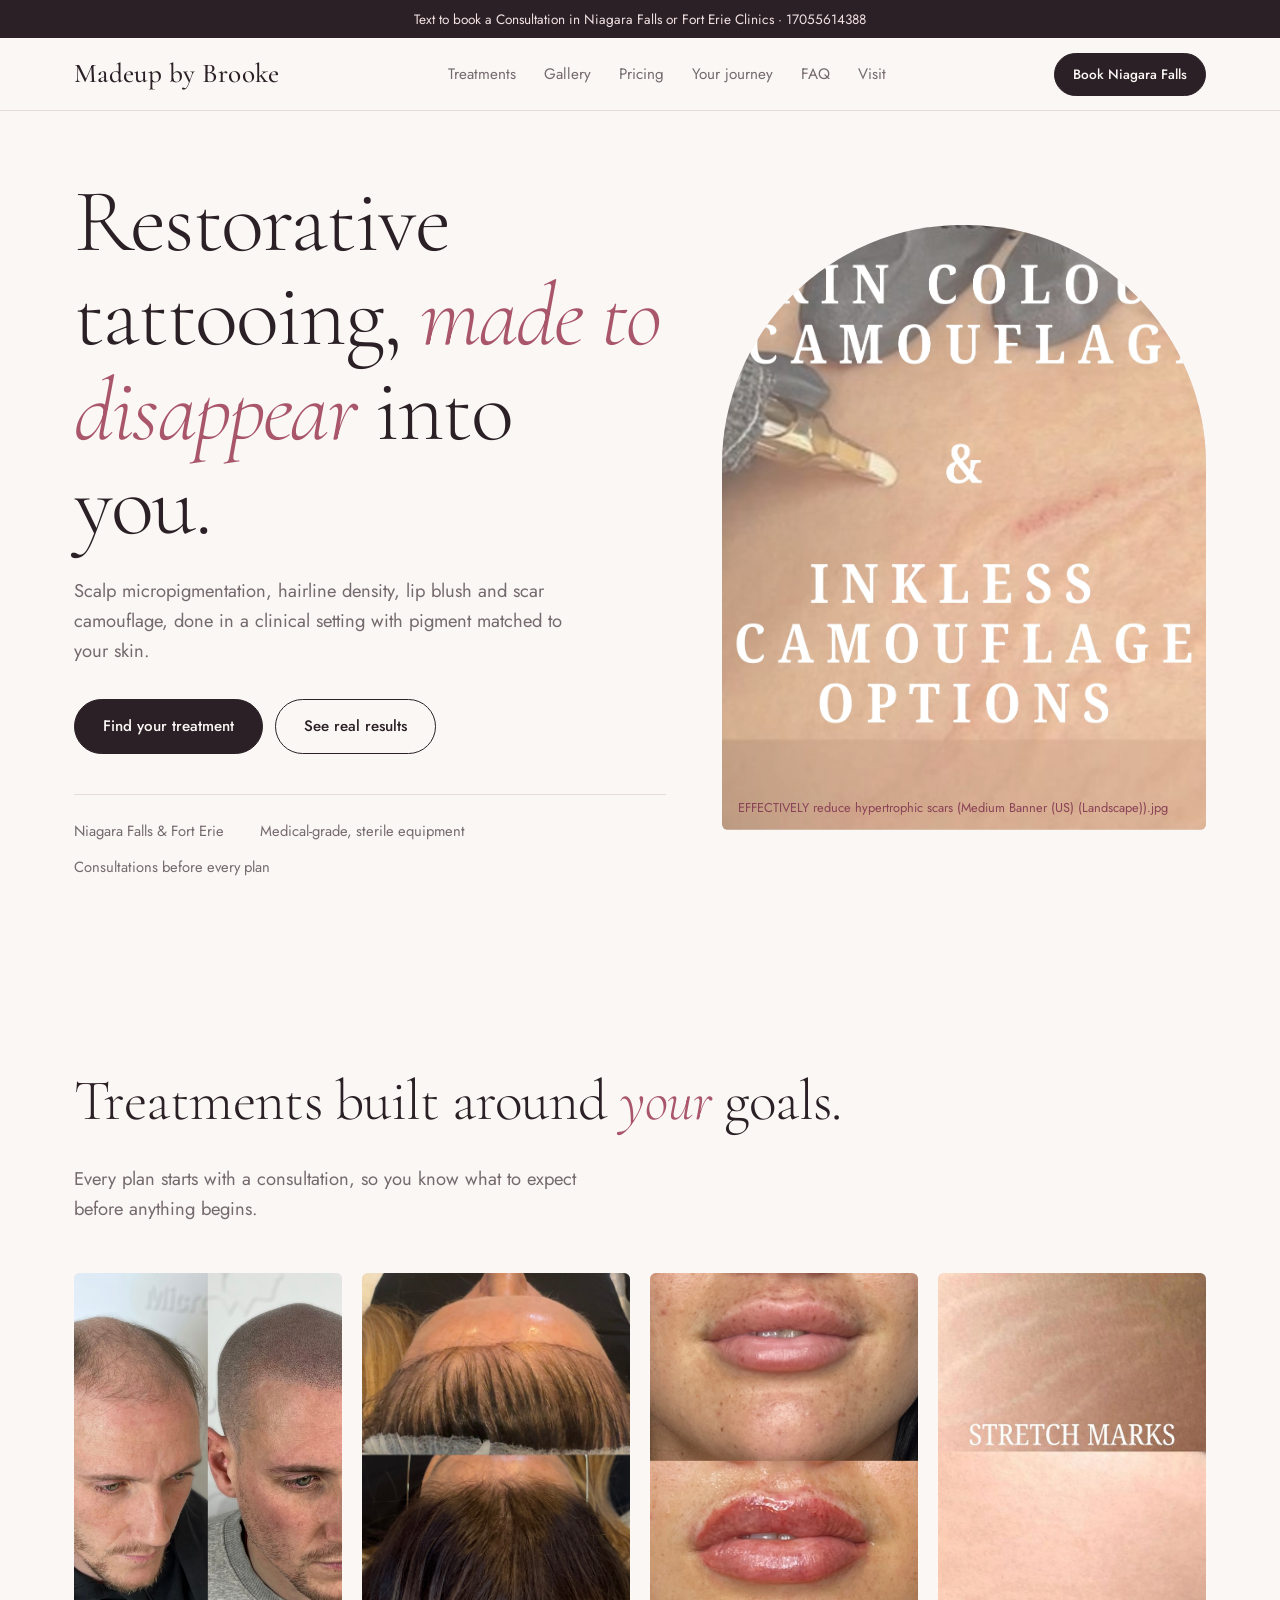
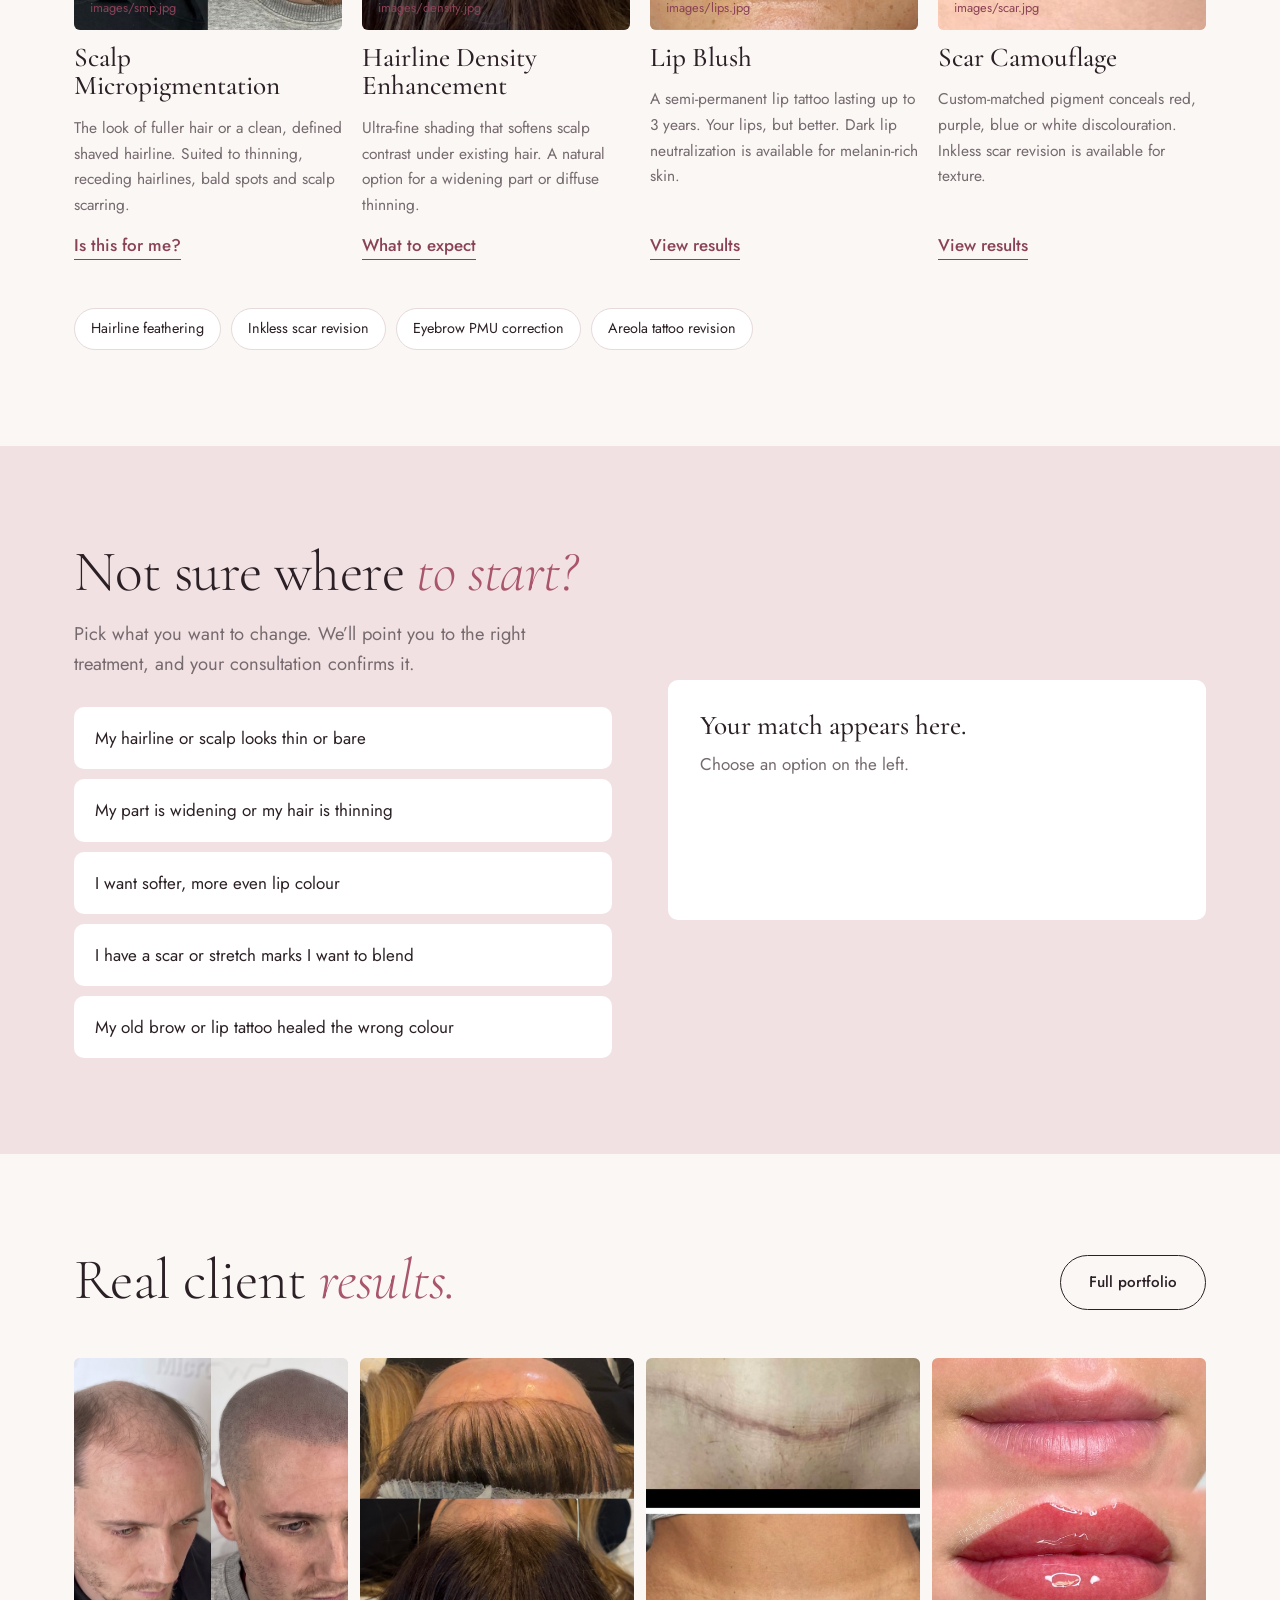
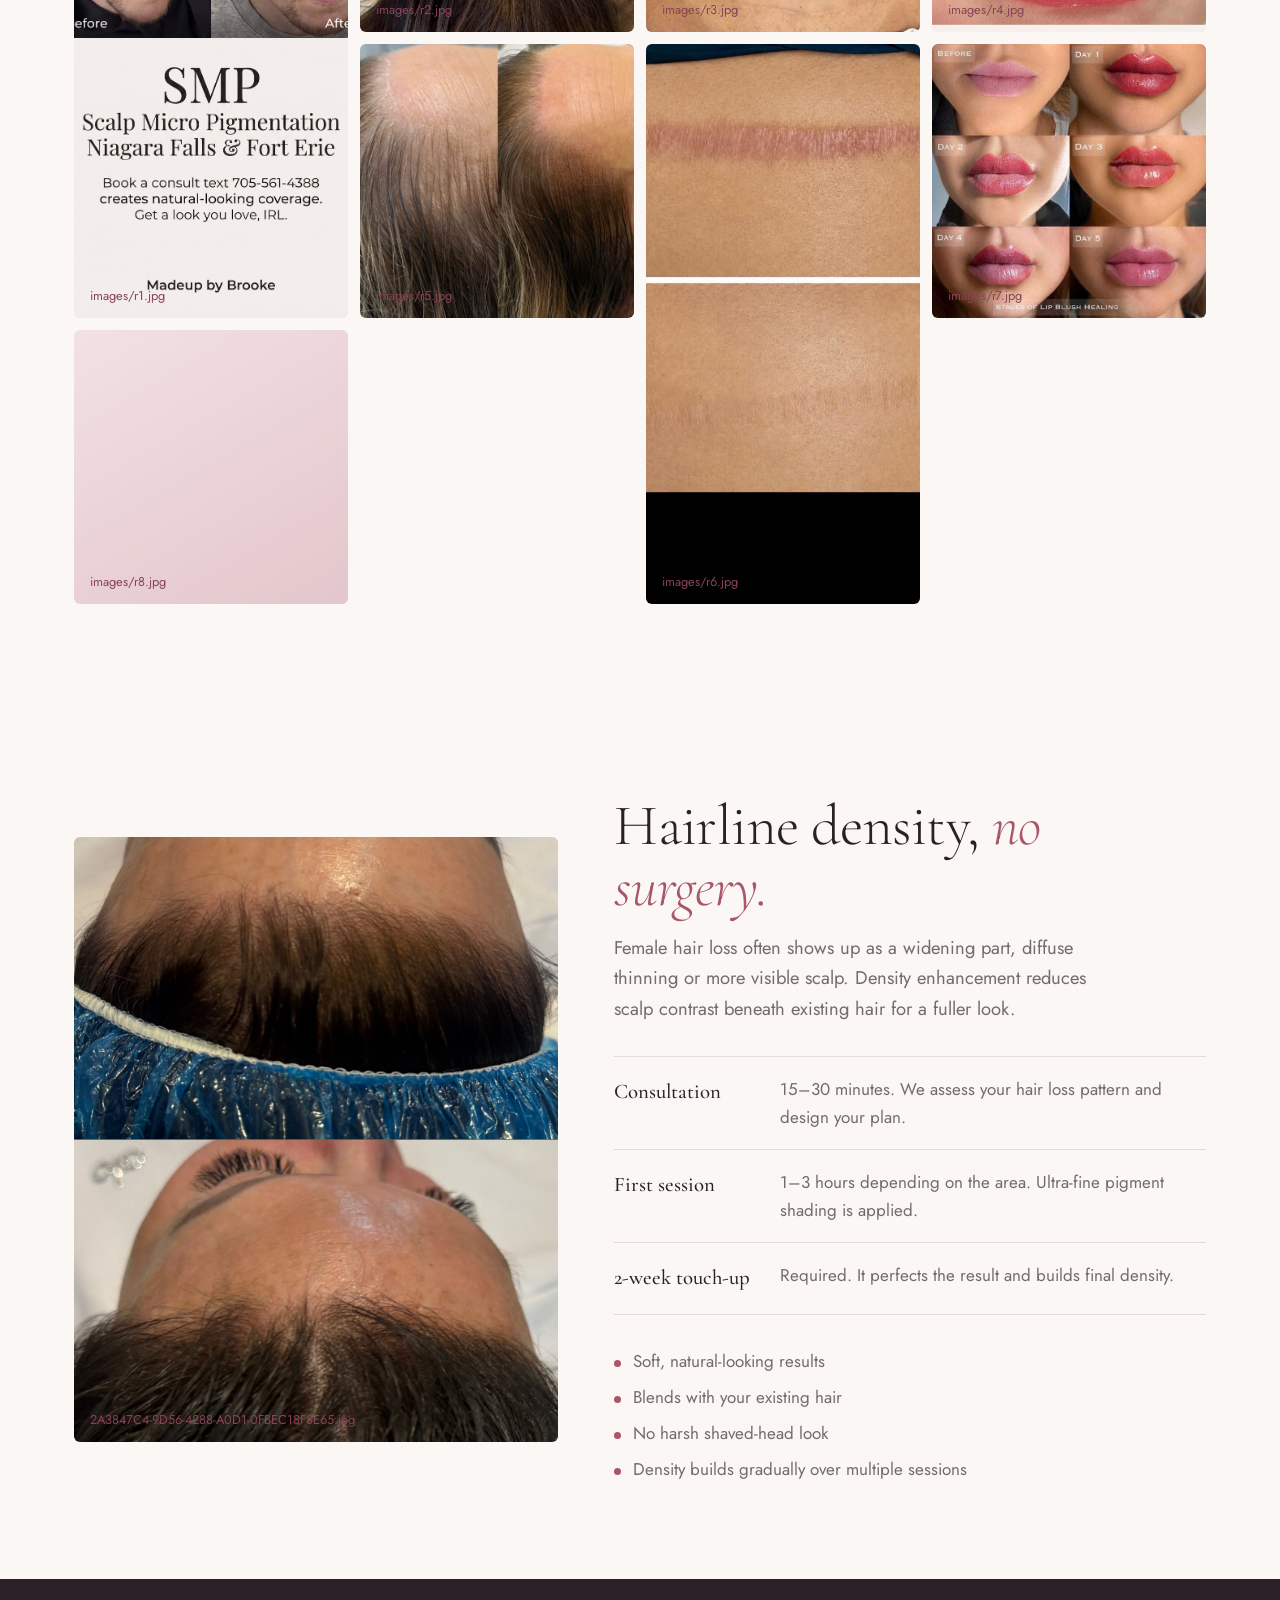
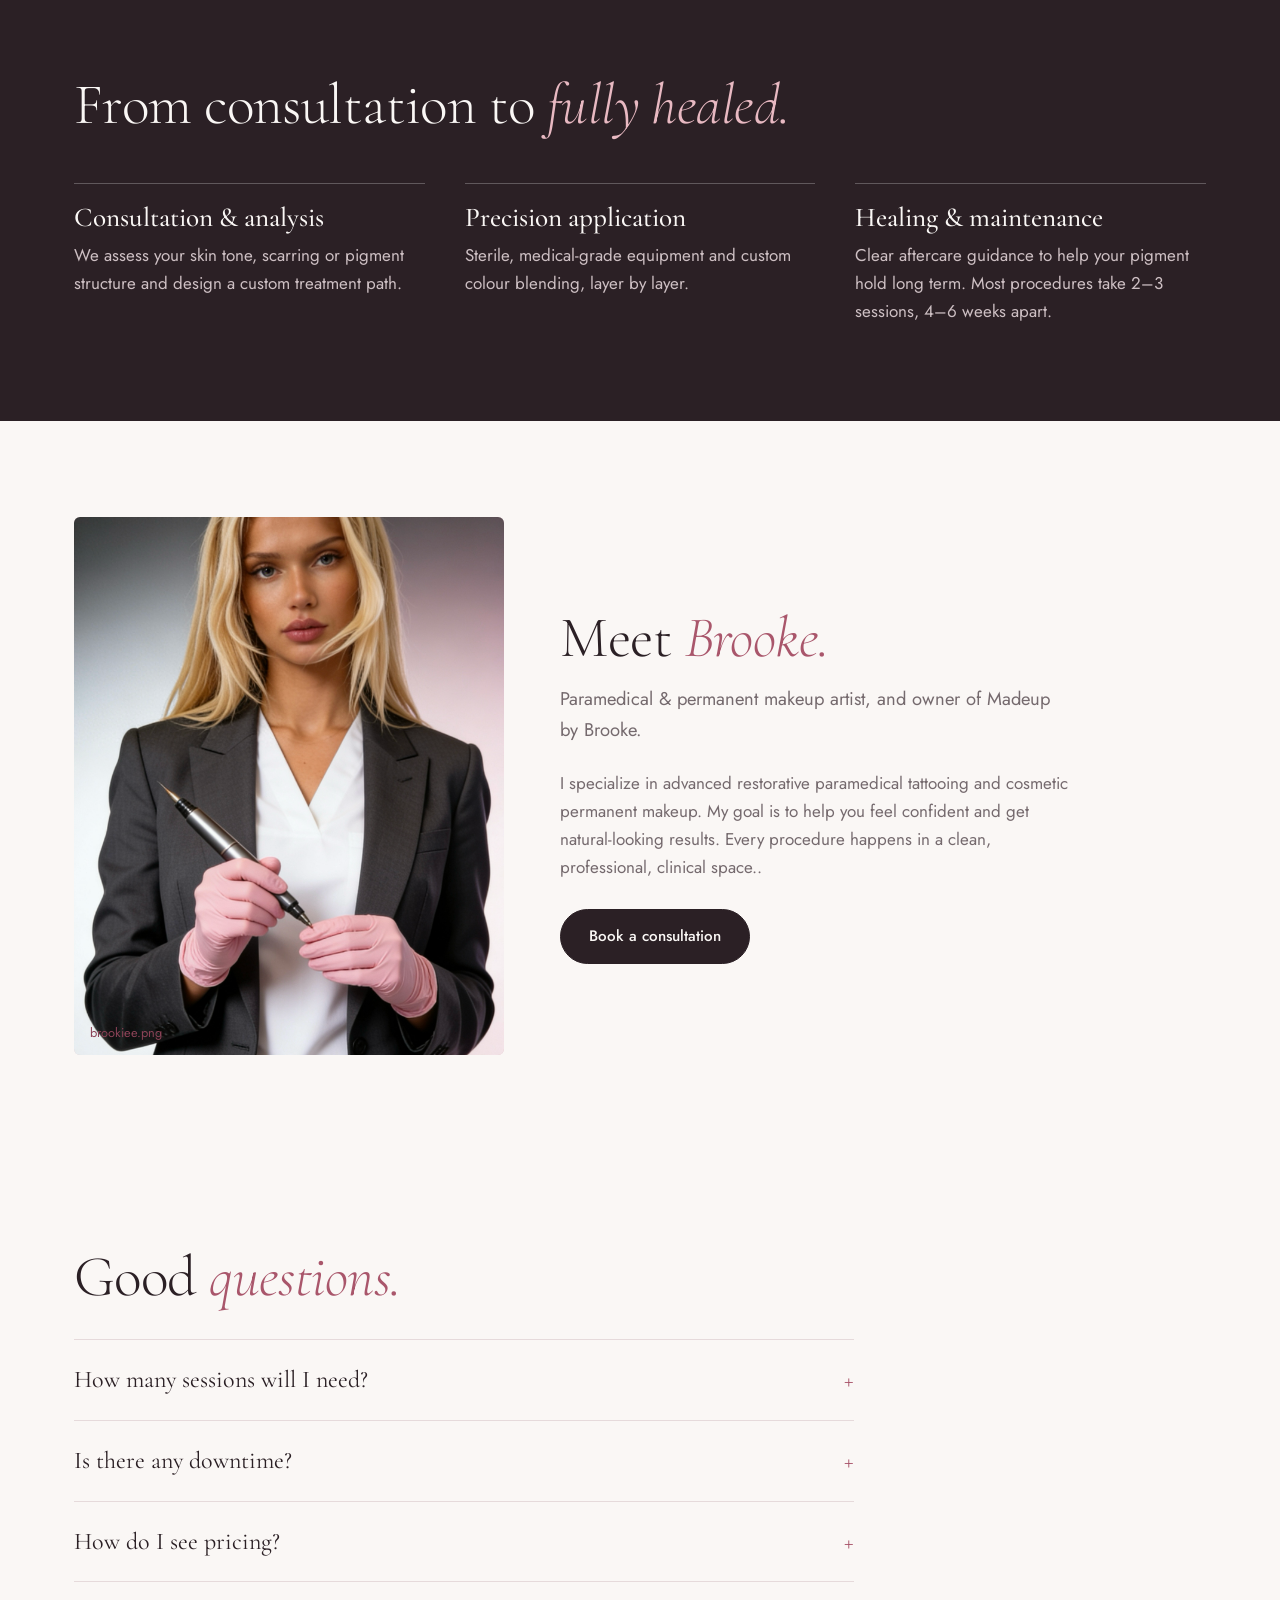
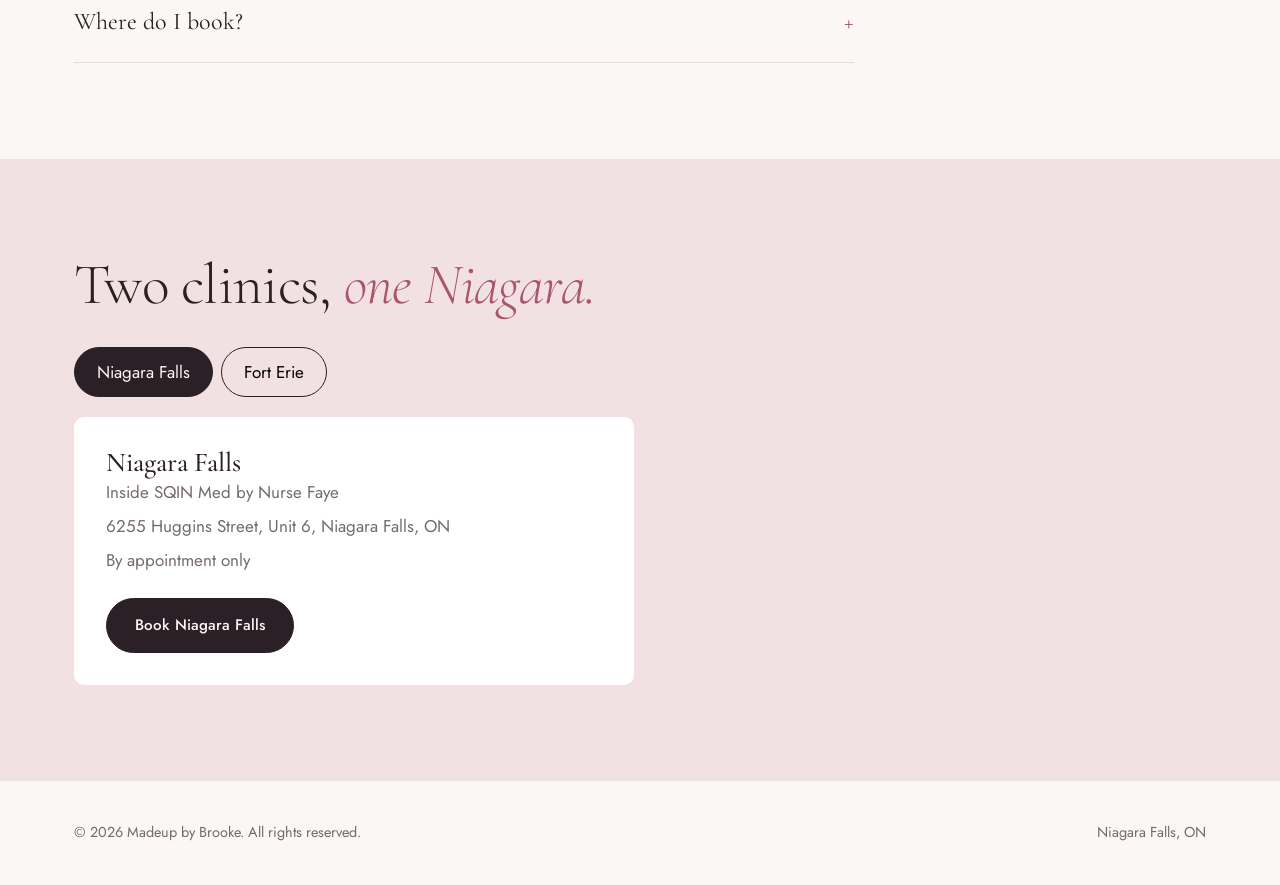
==== index.html @ 77bd3aaa "Update index.html" ====
<!DOCTYPE html>
<html lang="en-CA">
<head>
<meta charset="utf-8">
<meta name="viewport" content="width=device-width, initial-scale=1">
<title>Madeup by Brooke — Permanent Makeup & Restorative Paramedical Tattooing</title>
<meta name="description" content="Scalp micropigmentation, hairline density, lip blush and scar camouflage in Niagara Falls and Fort Erie, Ontario. By appointment, text 705-561-4388 t0 book">
<link rel="preconnect" href="https://fonts.googleapis.com">
<link rel="preconnect" href="https://fonts.gstatic.com" crossorigin>
<link href="https://fonts.googleapis.com/css2?family=Cormorant+Garamond:ital,wght@0,300;0,500;1,300;1,500&family=Jost:wght@300;400;500&display=swap" rel="stylesheet">
<style>
:root{
  --bone:#FAF7F5; --blush:#F2E1E3; --rose:#A9566B; --rose-d:#8A4256;
  --ink:#2B2025; --mute:#756A6E; --line:#E6DADB; --white:#fff;
  --serif:'Cormorant Garamond',Georgia,serif; --sans:'Jost',system-ui,sans-serif;
}
*{box-sizing:border-box;margin:0}
html{scroll-behavior:smooth;scroll-padding-top:84px}
body{font:400 17px/1.65 var(--sans);color:var(--ink);background:var(--bone)}
img{max-width:100%;display:block}
a{color:inherit}
:focus-visible{outline:2px solid var(--rose);outline-offset:3px}
.wrap{max-width:1180px;margin:0 auto;padding:0 24px}
h1,h2,h3{font-family:var(--serif);font-weight:300;line-height:1.05}
h1{font-size:clamp(3rem,7vw,5.8rem);letter-spacing:-.02em}
h2{font-size:clamp(2.2rem,4.5vw,3.6rem);letter-spacing:-.01em}
h3{font-size:1.7rem;font-weight:500}
em{font-style:italic;color:var(--rose)}
p.lede{font-size:1.15rem;color:var(--mute);max-width:46ch}
section{padding:96px 0}
.btn{display:inline-block;padding:14px 28px;border-radius:999px;border:1px solid var(--ink);background:var(--ink);color:var(--bone);text-decoration:none;font-weight:500;font-size:.95rem;cursor:pointer;font-family:inherit;transition:background .2s,color .2s}
.btn:hover{background:var(--rose);border-color:var(--rose)}
.btn.ghost{background:transparent;color:var(--ink)}
.btn.ghost:hover{background:var(--ink);color:var(--bone);border-color:var(--ink)}
.btn.sm{padding:9px 18px;font-size:.85rem}

/* announcement + nav */
.bar{background:var(--ink);color:var(--blush);text-align:center;font-size:.85rem;padding:8px 16px}
header{position:sticky;top:0;z-index:20;background:rgba(250,247,245,.92);backdrop-filter:blur(10px);border-bottom:1px solid var(--line)}
.nav{display:flex;align-items:center;justify-content:space-between;height:72px;gap:16px}
.logo{font-family:var(--serif);font-size:1.7rem;font-weight:500;text-decoration:none;letter-spacing:.01em}
.links{display:flex;gap:28px;font-size:.95rem}
.links a{text-decoration:none;color:var(--mute)}
.links a:hover{color:var(--ink)}
.navbtns{display:flex;gap:8px}
@media(max-width:960px){.links{display:none}}
@media(max-width:560px){.navbtns .ghost{display:none}.logo{font-size:1.4rem}}

/* media slots: drop a photo at the listed path and it covers the placeholder */
.media{position:relative;overflow:hidden;background:linear-gradient(150deg,var(--blush),#E3C6CB);border-radius:6px}
.media img{position:absolute;inset:0;width:100%;height:100%;object-fit:cover}
.media span{position:absolute;left:16px;bottom:12px;font-size:.8rem;color:var(--rose-d)}

/* hero */
.hero{padding:64px 0 96px}
.hero .grid{display:grid;grid-template-columns:1.1fr .9fr;gap:56px;align-items:center}
.hero h1{margin-bottom:24px}
.hero .cta{display:flex;flex-wrap:wrap;gap:12px;margin-top:32px}
.hero .media{aspect-ratio:4/5;border-radius:240px 240px 6px 6px}
.facts{display:flex;flex-wrap:wrap;gap:12px 36px;margin-top:40px;padding-top:24px;border-top:1px solid var(--line);font-size:.92rem;color:var(--mute)}
@media(max-width:860px){.hero .grid{grid-template-columns:1fr}.hero .media{order:-1;aspect-ratio:1/1;border-radius:200px 200px 6px 6px}}

/* services */
.head{display:flex;justify-content:space-between;align-items:end;gap:32px;flex-wrap:wrap;margin-bottom:48px}
.cards{display:grid;grid-template-columns:repeat(4,1fr);gap:20px}
.card{display:flex;flex-direction:column;gap:14px}
.card .media{aspect-ratio:3/4}
.card p{color:var(--mute);font-size:.97rem}
.card a.more{margin-top:auto;font-weight:500;color:var(--rose-d);text-decoration:none;border-bottom:1px solid currentColor;align-self:start}
@media(max-width:960px){.cards{grid-template-columns:repeat(2,1fr)}}
@media(max-width:520px){.cards{grid-template-columns:1fr}}
.more-list{margin-top:48px;display:flex;flex-wrap:wrap;gap:10px}
.chip{padding:8px 16px;border:1px solid var(--line);border-radius:999px;background:var(--white);font-size:.9rem}

/* finder */
.finder{background:var(--blush)}
.finder .box{display:grid;grid-template-columns:1fr 1fr;gap:56px;align-items:center}
.opts{display:grid;gap:10px}
.opt{text-align:left;padding:16px 20px;border-radius:10px;border:1px solid transparent;background:var(--white);font:inherit;cursor:pointer;color:var(--ink);transition:border-color .2s}
.opt:hover,.opt[aria-pressed=true]{border-color:var(--rose)}
.result{background:var(--white);border-radius:10px;padding:32px;min-height:240px}
.result h3{margin-bottom:10px}
.result p{color:var(--mute);margin-bottom:20px}
.result .cta{display:flex;gap:10px;flex-wrap:wrap}
@media(max-width:860px){.finder .box{grid-template-columns:1fr}}

/* results */
.gallery{display:grid;grid-template-columns:repeat(4,1fr);gap:12px}
.gallery .media{aspect-ratio:1/1}
.gallery .media:nth-child(1),.gallery .media:nth-child(6){grid-row:span 2;aspect-ratio:auto}
@media(max-width:720px){.gallery{grid-template-columns:repeat(2,1fr)}}

/* density */
.density .grid{display:grid;grid-template-columns:.9fr 1.1fr;gap:56px;align-items:center}
.density .media{aspect-ratio:4/5}
.steps{margin:32px 0;display:grid;gap:0}
.steps div{display:grid;grid-template-columns:150px 1fr;gap:16px;padding:18px 0;border-top:1px solid var(--line)}
.steps div:last-child{border-bottom:1px solid var(--line)}
.steps b{font-family:var(--serif);font-size:1.3rem;font-weight:500}
.steps span{color:var(--mute)}
ul.tick{list-style:none;padding:0;display:grid;gap:8px;color:var(--mute)}
ul.tick li::before{content:"";display:inline-block;width:7px;height:7px;border-radius:50%;background:var(--rose);margin-right:12px}
@media(max-width:860px){.density .grid{grid-template-columns:1fr}.steps div{grid-template-columns:1fr;gap:2px}}

/* journey */
.journey{background:var(--ink);color:var(--bone)}
.journey h2 em{color:#E8B9C2}
.jgrid{display:grid;grid-template-columns:repeat(3,1fr);gap:40px;margin-top:48px}
.jgrid div{border-top:1px solid rgba(255,255,255,.25);padding-top:20px}
.jgrid p{color:#CDBFC3;margin-top:8px}
@media(max-width:760px){.jgrid{grid-template-columns:1fr}}

/* about + faq + visit */
.about .grid{display:grid;grid-template-columns:.8fr 1.2fr;gap:56px;align-items:center}
.about .media{aspect-ratio:4/5}
@media(max-width:860px){.about .grid{grid-template-columns:1fr}}
.faq{max-width:780px}
details{border-top:1px solid var(--line);padding:20px 0}
details:last-of-type{border-bottom:1px solid var(--line)}
summary{cursor:pointer;font-family:var(--serif);font-size:1.5rem;list-style:none;display:flex;justify-content:space-between;gap:16px}
summary::after{content:"+";color:var(--rose);transition:transform .25s}
details[open] summary::after{transform:rotate(45deg)}
details p{color:var(--mute);margin-top:12px;max-width:60ch}
.visit{background:var(--blush)}
.tabs{display:flex;gap:8px;margin:32px 0 20px}
.tab{padding:10px 22px;border-radius:999px;border:1px solid var(--ink);background:transparent;font:inherit;cursor:pointer}
.tab[aria-selected=true]{background:var(--ink);color:var(--bone)}
.panel{background:var(--white);border-radius:10px;padding:32px;max-width:560px}
.panel p{margin-bottom:6px;color:var(--mute)}
.panel .btn{margin-top:18px}
[hidden]{display:none!important}
footer{padding:40px 0;font-size:.9rem;color:var(--mute)}
footer .wrap{display:flex;justify-content:space-between;flex-wrap:wrap;gap:12px}
@media(prefers-reduced-motion:reduce){*{transition:none!important;scroll-behavior:auto!important}}
</style>
</head>
<body>
<div class="bar">Text to book a Consultation in Niagara Falls or Fort Erie Clinics &middot; 17055614388</div>
<header><div class="wrap nav">
  <a class="logo" href="#top">Madeup by Brooke</a>
  <nav class="links" aria-label="Main">
    <a href="#services">Treatments</a><a href="gallery.html">Gallery</a><a href="pricing.html">Pricing</a>
    <a href="#journey">Your journey</a><a href="#faq">FAQ</a><a href="#visit">Visit</a>
  </nav>
  <div class="navbtns">
    <a class="btn sm" data-book="https://permanentmakeupparamedicaltattooclinic.setmore.com" href="Book now">Book Niagara Falls</a>
  </div>
  </style>    <!-- Setmore Anywhere Book Now script (Niagara Falls booking button) -->    <script id="https://permanentmakeupparamedicaltattooclinic.setmore.com/t" src="https://permanentmakeupparamedicaltattooclinic.setmore.com"></script></head><body>
</div></header>

<main id="top">
<section class="hero"><div class="wrap grid">
  <div>
    <h1>Restorative tattooing, <em>made to disappear</em> into you.</h1>
    <p class="lede">Scalp micropigmentation, hairline density, lip blush and scar camouflage, done in a clinical setting with pigment matched to your skin.</p>
    <div class="cta"><a class="btn" href="#finder">Find your treatment</a><a class="btn ghost" href="gallery.html">See real results</a></div>
    <div class="facts"><span>Niagara Falls &amp; Fort Erie</span><span>Medical-grade, sterile equipment</span><span>Consultations before every plan</span></div>
  </div>
  <div class="media"><img src="EFFECTIVELY reduce hypertrophic scars (Medium Banner (US) (Landscape)).jpg" alt="Brooke, permanent makeup and paramedical tattoo artist" onerror="this.remove()"><span>EFFECTIVELY reduce hypertrophic scars (Medium Banner (US) (Landscape)).jpg</span></div>
</div></section>

<section id="services"><div class="wrap">
  <div class="head"><h2>Treatments built around <em>your</em> goals.</h2><p class="lede">Every plan starts with a consultation, so you know what to expect before anything begins.</p></div>
  <div class="cards">
    <article class="card"><div class="media"><img src="SMP.jpg" alt="Scalp micropigmentation result" onerror="this.remove()"><span>images/smp.jpg</span></div><h3>Scalp Micropigmentation</h3><p>The look of fuller hair or a clean, defined shaved hairline. Suited to thinning, receding hairlines, bald spots and scalp scarring.</p><a class="more" href="#finder">Is this for me?</a></article>
    <article class="card"><div class="media"><img src="hair microfeathering.jpg" alt="Hairline density before and after" onerror="this.remove()"><span>images/density.jpg</span></div><h3>Hairline Density Enhancement</h3><p>Ultra-fine shading that softens scalp contrast under existing hair. A natural option for a widening part or diffuse thinning.</p><a class="more" href="#hairline-density">What to expect</a></article>
    <article class="card"><div class="media"><img src="Lip blushing - 70 of 529.jpeg" alt="Lip blush result" onerror="this.remove()"><span>images/lips.jpg</span></div><h3>Lip Blush</h3><p>A semi-permanent lip tattoo lasting up to 3 years. Your lips, but better. Dark lip neutralization is available for melanin-rich skin.</p><a class="more" href="gallery.html">View results</a></article>
    <article class="card"><div class="media"><img src="STRETCH MARKS.jpeg" alt="Scar camouflage result" onerror="this.remove()"><span>images/scar.jpg</span></div><h3>Scar Camouflage</h3><p>Custom-matched pigment conceals red, purple, blue or white discolouration. Inkless scar revision is available for texture.</p><a class="more" href="gallery.html">View results</a></article>
  </div>
  <div class="more-list" aria-label="More treatments"><span class="chip">Hairline feathering</span><span class="chip">Inkless scar revision</span><span class="chip">Eyebrow PMU correction</span><span class="chip">Areola tattoo revision</span></div>
</div></section>

<section class="finder" id="finder"><div class="wrap box">
  <div>
    <h2>Not sure where <em>to start?</em></h2>
    <p class="lede" style="margin:16px 0 28px">Pick what you want to change. We&rsquo;ll point you to the right treatment, and your consultation confirms it.</p>
    <div class="opts" role="group" aria-label="What would you like to change?">
      <button class="opt" data-k="smp" aria-pressed="false">My hairline or scalp looks thin or bare</button>
      <button class="opt" data-k="den" aria-pressed="false">My part is widening or my hair is thinning</button>
      <button class="opt" data-k="lip" aria-pressed="false">I want softer, more even lip colour</button>
      <button class="opt" data-k="scar" aria-pressed="false">I have a scar or stretch marks I want to blend</button>
      <button class="opt" data-k="fix" aria-pressed="false">My old brow or lip tattoo healed the wrong colour</button>
    </div>
  </div>
  <div class="result" id="result" aria-live="polite"><h3>Your match appears here.</h3><p>Choose an option on the left.</p></div>
</div></section>

<section><div class="wrap">
  <div class="head"><h2>Real client <em>results.</em></h2><a class="btn ghost" href="gallery.html">Full portfolio</a></div>
  <div class="gallery">
    <div class="media"><img src="smp2.jpg" alt="SMP result" onerror="this.remove()"><span>images/r1.jpg</span></div>
    <div class="media"><img src="hair microfeathering.jpg" alt="Hairline density result" onerror="this.remove()"><span>images/r2.jpg</span></div>
    <div class="media"><img src="tummytucksar.png" alt="Scar camouflage result" onerror="this.remove()"><span>images/r3.jpg</span></div>
    <div class="media"><img src="lip blushh.png" alt="Lip blush result" onerror="this.remove()"><span>images/r4.jpg</span></div>
    <div class="media"><img src="womensmp1.jpg" alt="Hairline feathering result" onerror="this.remove()"><span>images/r5.jpg</span></div>
    <div class="media"><img src="scar canmouflage.jpeg" alt="Scar healed after one session" onerror="this.remove()"><span>images/r6.jpg</span></div>
    <div class="media"><img src="10a2d7fe95a4999b564e51b74c3e6495.jpg" alt="Lip blush before and after" onerror="this.remove()"><span>images/r7.jpg</span></div>
    <div class="media"><img src="womenshairline.jpg alt="SMP one month after first treatment" onerror="this.remove()"><span>images/r8.jpg</span></div>
  </div>
</div></section>

<section class="density" id="hairline-density"><div class="wrap grid">
  <div class="media"><img src="2A3847C4-9D56-4288-A0D1-0FBEC18F8E65.jpg" alt="Hairline density enhancement" onerror="this.remove()"><span>2A3847C4-9D56-4288-A0D1-0FBEC18F8E65.jpg</span></div>
  <div>
    <h2>Hairline density, <em>no surgery.</em></h2>
    <p class="lede" style="margin-top:16px">Female hair loss often shows up as a widening part, diffuse thinning or more visible scalp. Density enhancement reduces scalp contrast beneath existing hair for a fuller look.</p>
    <div class="steps">
      <div><b>Consultation</b><span>15&ndash;30 minutes. We assess your hair loss pattern and design your plan.</span></div>
      <div><b>First session</b><span>1&ndash;3 hours depending on the area. Ultra-fine pigment shading is applied.</span></div>
      <div><b>2-week touch-up</b><span>Required. It perfects the result and builds final density.</span></div>
    </div>
    <ul class="tick"><li>Soft, natural-looking results</li><li>Blends with your existing hair</li><li>No harsh shaved-head look</li><li>Density builds gradually over multiple sessions</li></ul>
  </div>
</div></section>

<section class="journey" id="journey"><div class="wrap">
  <h2>From consultation to <em>fully healed.</em></h2>
  <div class="jgrid">
    <div><h3>Consultation &amp; analysis</h3><p>We assess your skin tone, scarring or pigment structure and design a custom treatment path.</p></div>
    <div><h3>Precision application</h3><p>Sterile, medical-grade equipment and custom colour blending, layer by layer.</p></div>
    <div><h3>Healing &amp; maintenance</h3><p>Clear aftercare guidance to help your pigment hold long term. Most procedures take 2&ndash;3 sessions, 4&ndash;6 weeks apart.</p></div>
  </div>
</div></section>

<section class="about" id="about"><div class="wrap grid">
  <div class="media"><img src="brookiee.png" alt="Brooke, owner of Madeup by Brooke" onerror="this.remove()"><span>brookiee.png</span></div>
  <div>
    <h2>Meet <em>Brooke.</em></h2>
    <p class="lede" style="margin:16px 0 24px">Paramedical &amp; permanent makeup artist, and owner of Madeup by Brooke.</p>
    <p style="color:var(--mute);max-width:52ch">I specialize in advanced restorative paramedical tattooing and cosmetic permanent makeup. My goal is to help you feel confident and get natural-looking results. Every procedure happens in a clean, professional, clinical space..</p>
    <p style="margin-top:28px"><a class="btn" href="#visit">Book a consultation</a></p>
  </div>
</div></section>

<section id="faq"><div class="wrap">
  <h2 style="margin-bottom:32px">Good <em>questions.</em></h2>
  <div class="faq">
    <details><summary>How many sessions will I need?</summary><p>Most paramedical and PMU procedures take 1 to 3 sessions, spaced 4&ndash;6 weeks apart, for the best depth and longevity.</p></details>
    <details><summary>Is there any downtime?</summary><p>Downtime is minimal. Mild redness or swelling can last 24&ndash;48 hours, and you&rsquo;ll get full aftercare instructions.</p></details>
    <details><summary>How do I see pricing?</summary><p>Package rates and single-session options for every treatment are on the <a href="pricing.html">pricing page</a>.</p></details>
    <details><summary>Where do I book?</summary><p>Choose your location below. Both are by appointment only.</p></details>
  </div>
</div></section>

<section class="visit" id="visit"><div class="wrap">
  <h2>Two clinics, <em>one Niagara.</em></h2>
  <div class="tabs" role="tablist">
    <button class="tab" role="tab" id="t-nf" aria-selected="true" aria-controls="p-nf">Niagara Falls</button>
    <button class="tab" role="tab" id="t-ff" aria-selected="false" aria-controls="p-ff">Fort Erie</button>
  </div>
  <div class="panel" id="p-nf" role="tabpanel" aria-labelledby="t-nf">
    <h3>Niagara Falls</h3><p>Inside SQIN Med by Nurse Faye</p><p>6255 Huggins Street, Unit 6, Niagara Falls, ON</p><p>By appointment only</p>
    <a class="btn" data-book="nf" href="#visit">Book Niagara Falls</a>
  </div>
  <div class="panel" id="p-ff" role="tabpanel" aria-labelledby="t-ff" hidden>
    <h3>Fort Erie</h3><p>Fort Erie, ON</p><p> 3700 Hershey Street Ridgeway, ONBy appointment only</p>
    <a class="btn" data-book="ff" href="#visit">Book Fort Erie</a>
  </div>
</div></section>
</main>

<footer><div class="wrap"><span>&copy; 2026 Madeup by Brooke. All rights reserved.</span><span>Niagara Falls, ON</span></div></footer>

<script>
// Booking links: replace the Niagara Falls URL with your Setmore link.
const BOOK = {
  nf: "https://madeupbybrooke.setmore.com/",  // TODO: confirm your Setmore URL
  ff: "https://app.squareup.com/appointments/buyer/widget/ycoqohriackgbk/L7JKP1118RJ9C"
};
document.querySelectorAll("[data-book]").forEach(a=>{a.href=BOOK[a.dataset.book];a.target="_blank";a.rel="noopener"});

// Treatment finder
const MATCH = {
  smp:{t:"Scalp Micropigmentation",d:"Micro-impressions placed in the scalp create the look of denser hair or a crisp shaved hairline. It also works over scalp scarring."},
  den:{t:"Hairline Density Enhancement",d:"Ultra-fine pigment shading reduces scalp contrast under your existing hair. It starts with a 15\u201330 minute consultation and a required 2-week touch-up."},
  lip:{t:"Lip Blush",d:"A semi-permanent lip tattoo that lasts up to 3 years. Dark lip neutralization is available for melanin-rich skin."},
  scar:{t:"Scar Camouflage or Inkless Scar Revision",d:"Skin-matched pigment conceals discolouration. For raised or uneven scars and stretch marks, inkless revision works on texture."},
  fix:{t:"Eyebrow PMU Correction",d:"Neutralizing pigments are lightly packed over faded orange or blue tattoo pigment to diffuse the discolouration."}
};
const res=document.getElementById("result");
document.querySelectorAll(".opt").forEach(b=>b.addEventListener("click",()=>{
  document.querySelectorAll(".opt").forEach(o=>o.setAttribute("aria-pressed",o===b));
  const m=MATCH[b.dataset.k];
  res.innerHTML=`<h3>${m.t}</h3><p>${m.d}</p><div class="cta"><a class="btn" href="${BOOK.nf}" target="https://permanentmakeupparamedicaltattooclinic.setmore.com/" rel="https://permanentmakeupparamedicaltattooclinic.setmore.com/">Book Niagara Falls</a><a class="btn ghost" href="${BOOK.ff}" target="_blank" rel="noopener">Book Fort Erie</a></div>`;
}));

// Location tabs
document.querySelectorAll(".tab").forEach(t=>t.addEventListener("click",()=>{
  document.querySelectorAll(".tab").forEach(x=>{const on=x===t;x.setAttribute("aria-selected",on);document.getElementById(x.getAttribute("aria-controls")).hidden=!on});
}));
</script>
</body>
</html>
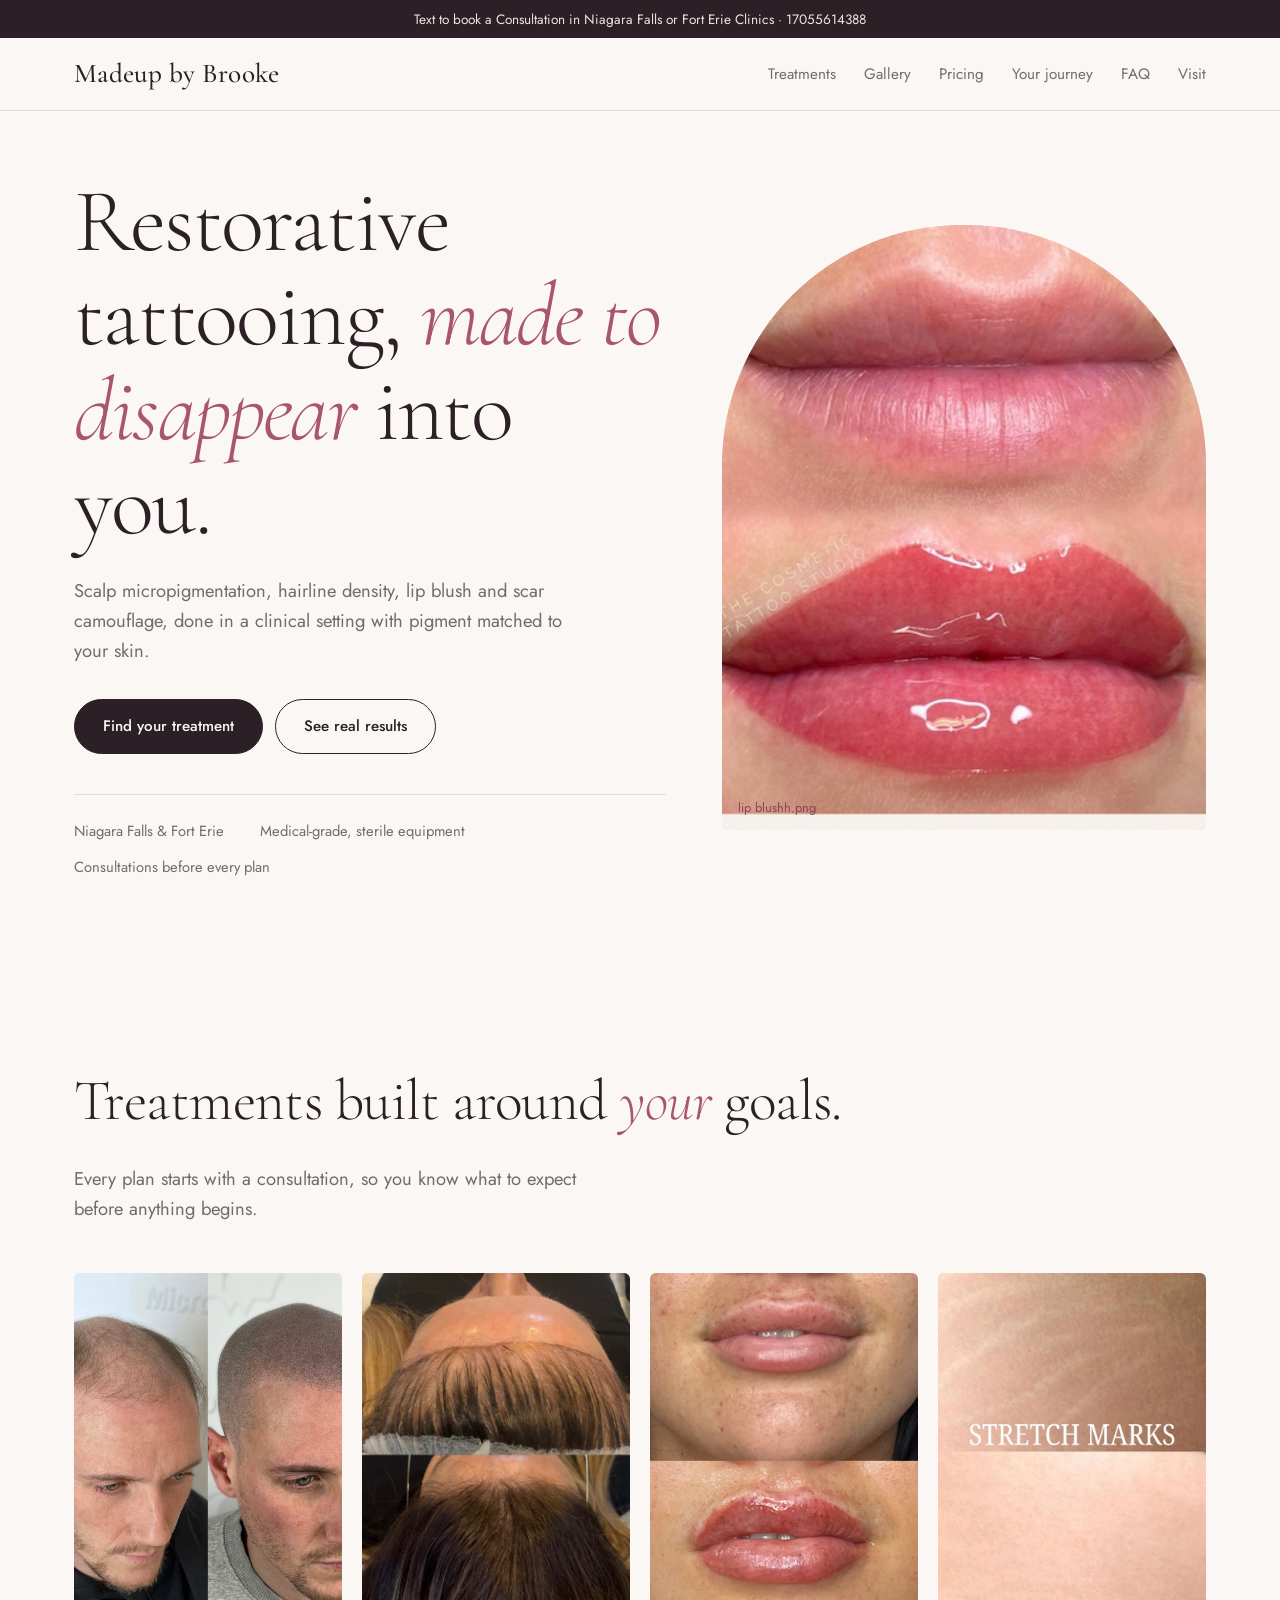
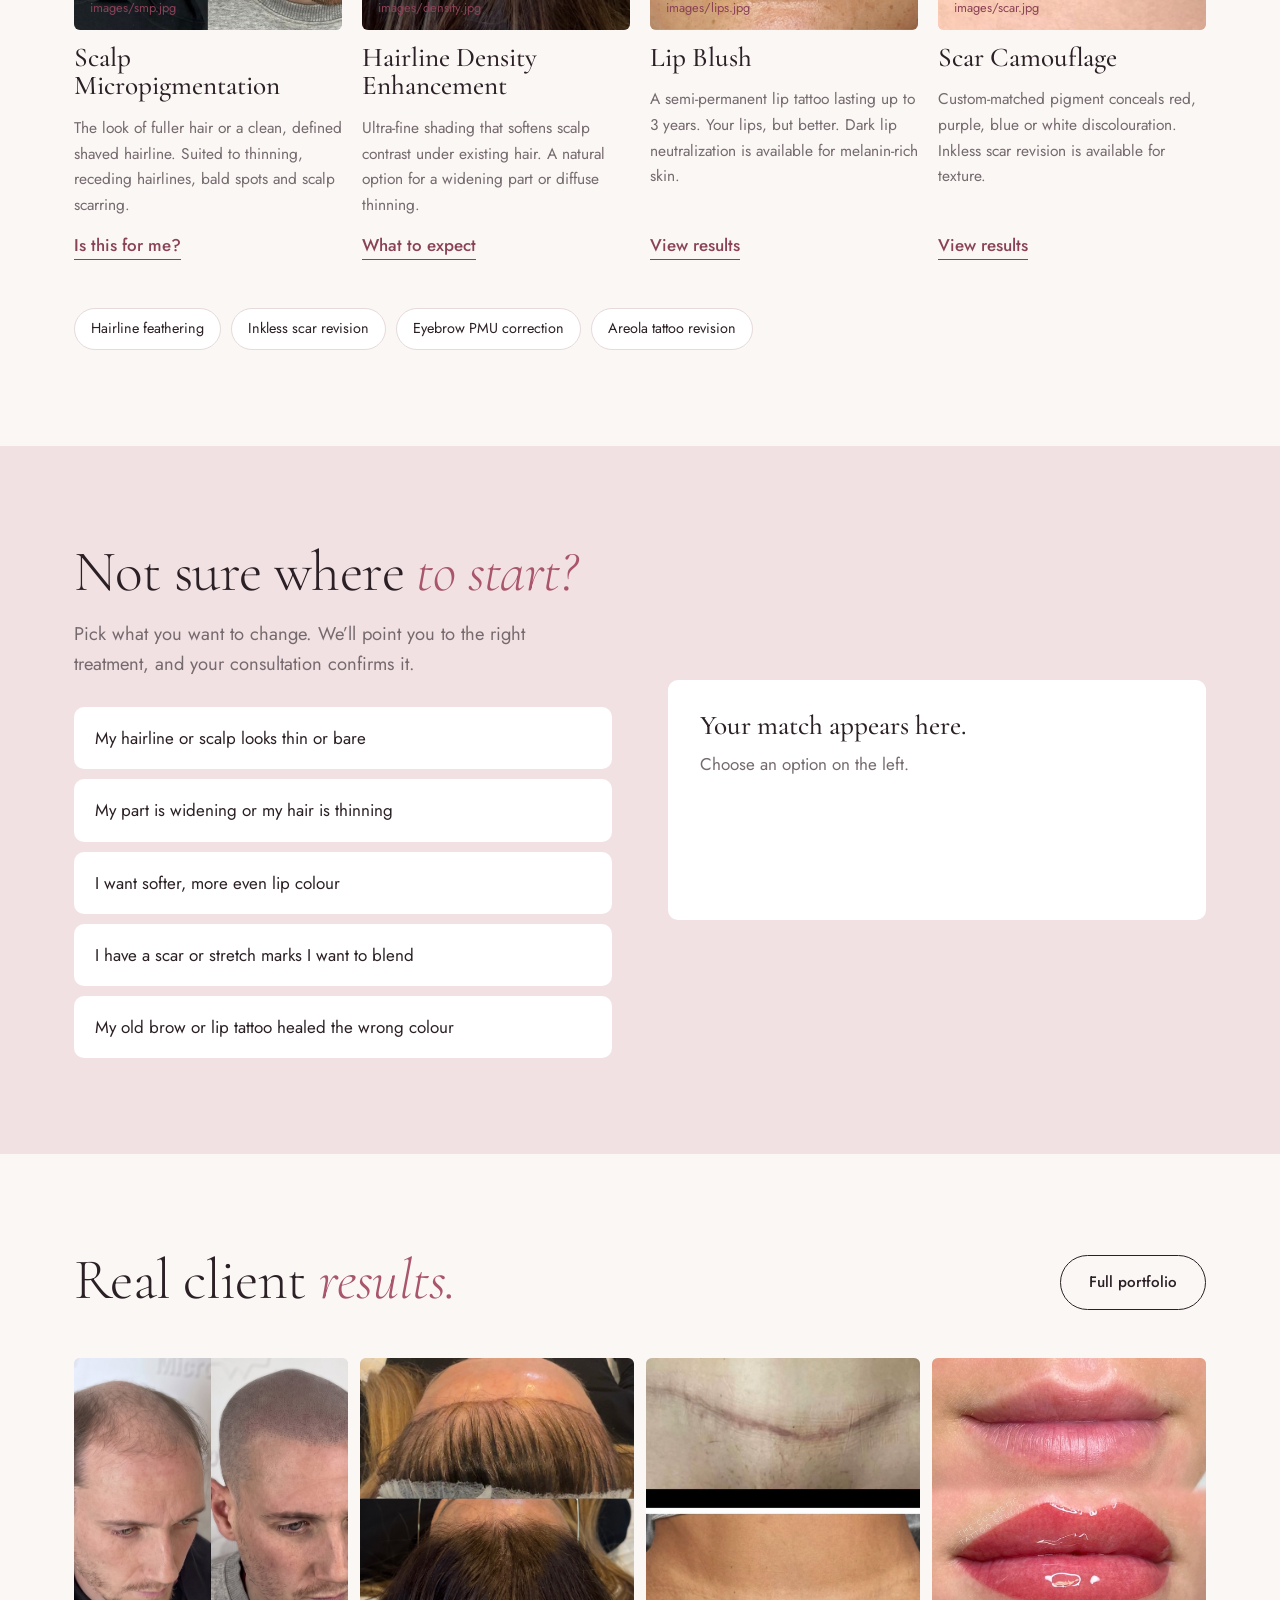
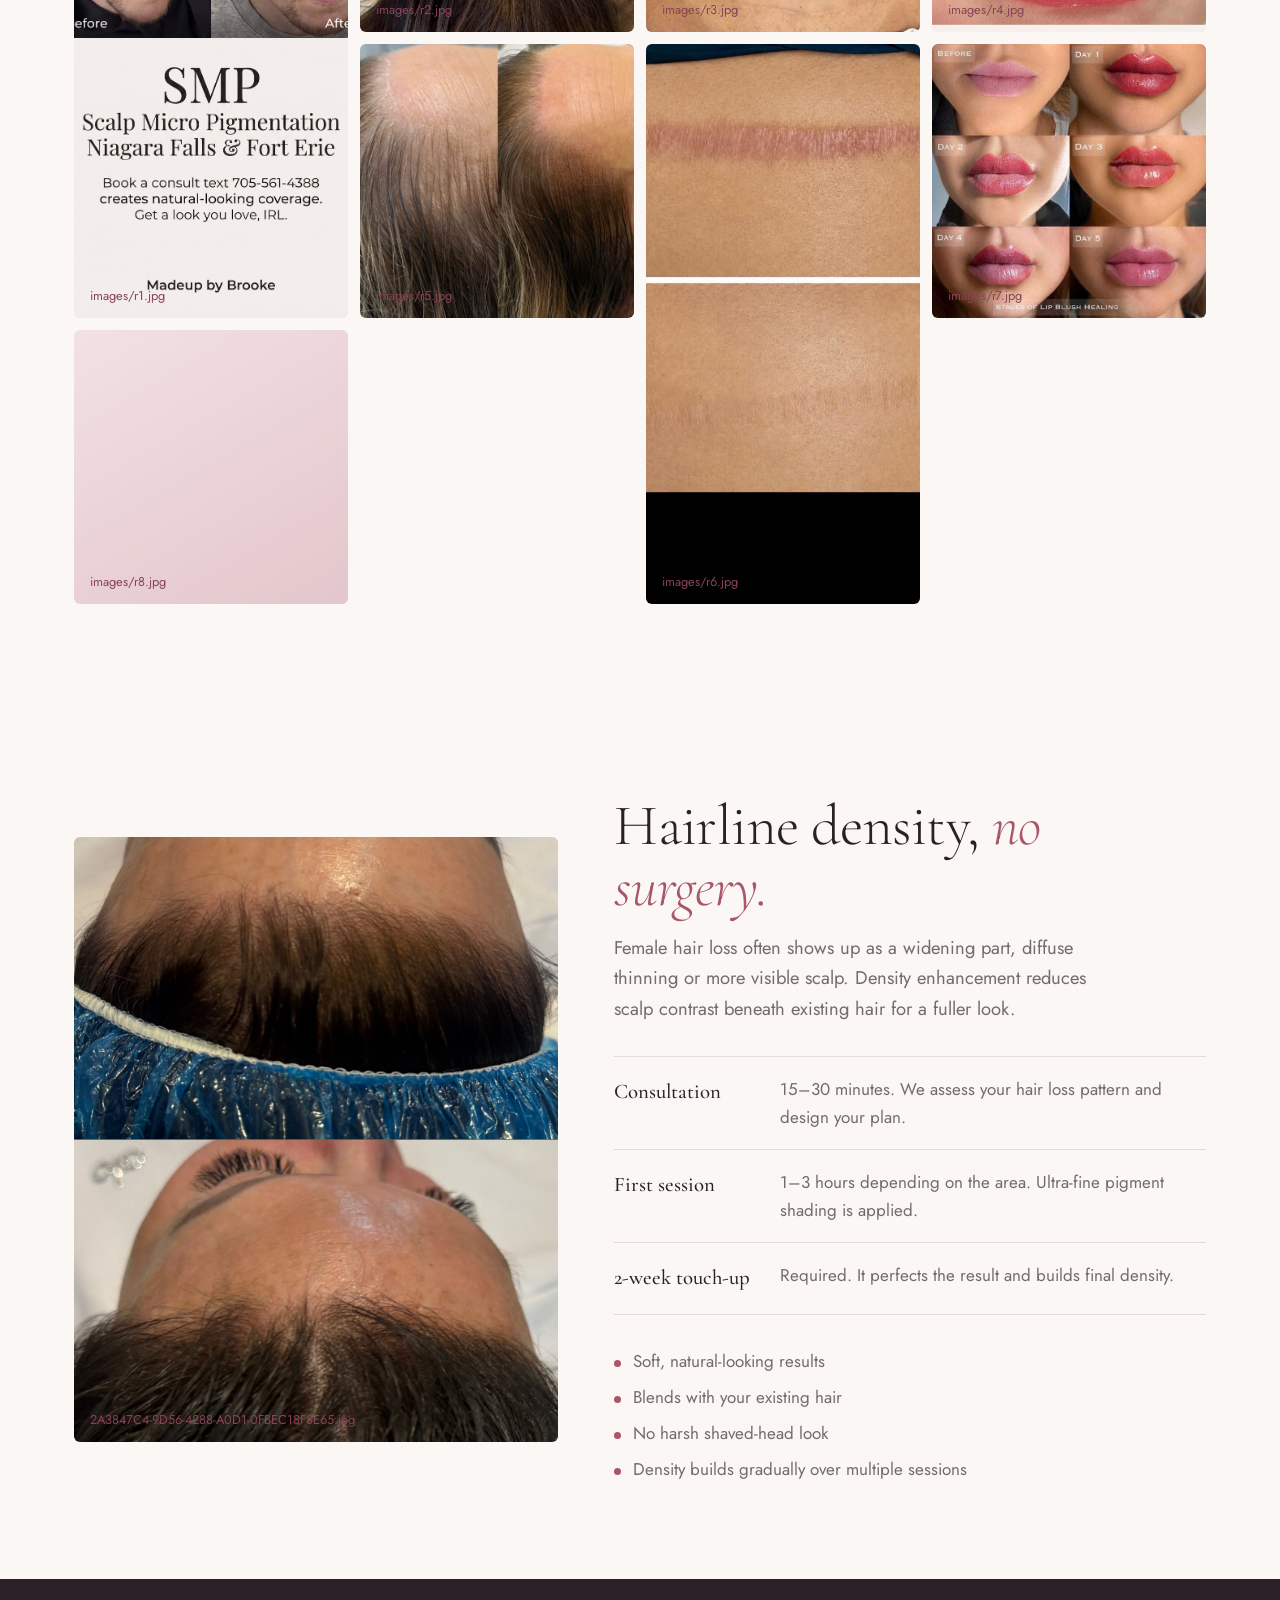
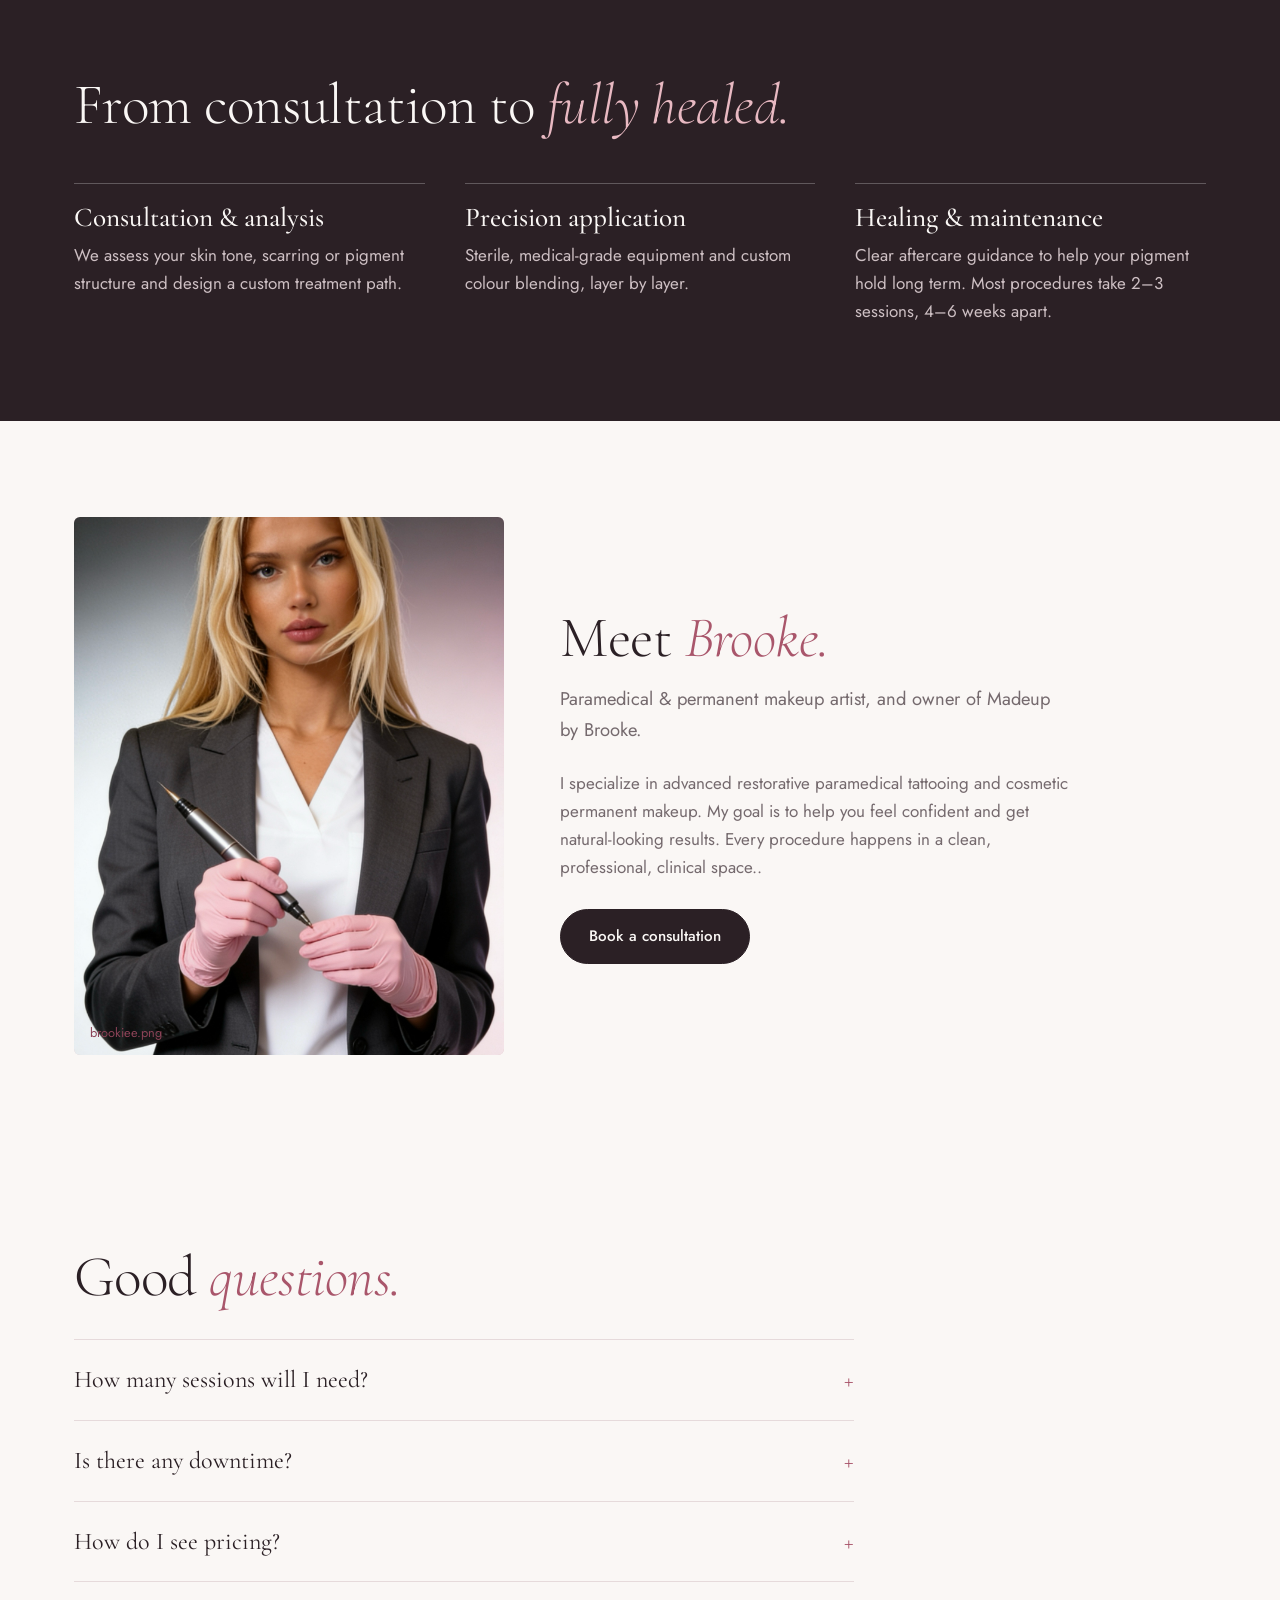
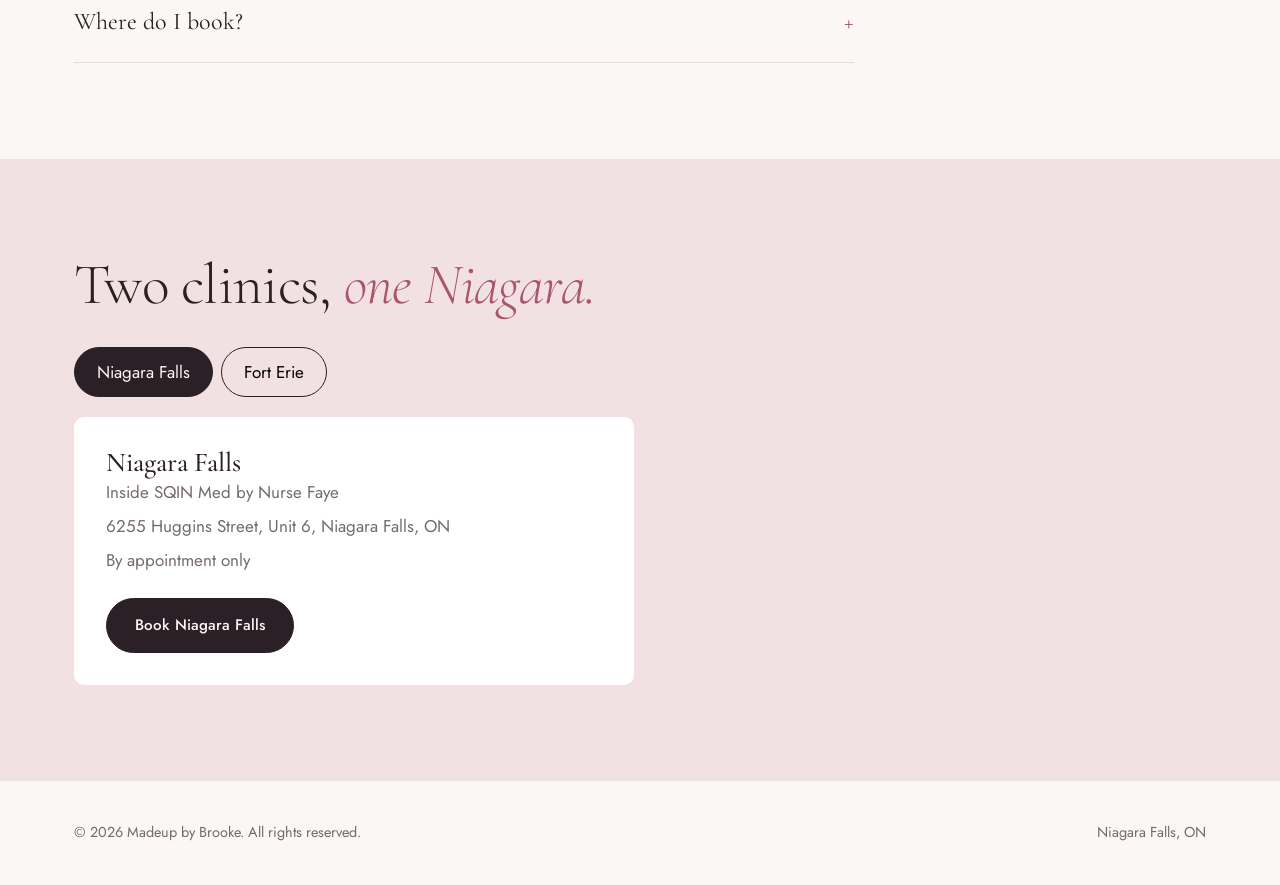
==== commit cb275015: "Update index.html to remove booking button Removed booking button and updated image source." ====
--- a/index.html
+++ b/index.html
@@ -142,9 +142,6 @@
     <a href="#services">Treatments</a><a href="gallery.html">Gallery</a><a href="pricing.html">Pricing</a>
     <a href="#journey">Your journey</a><a href="#faq">FAQ</a><a href="#visit">Visit</a>
   </nav>
-  <div class="navbtns">
-    <a class="btn sm" data-book="https://permanentmakeupparamedicaltattooclinic.setmore.com" href="Book now">Book Niagara Falls</a>
-  </div>
   </style>    <!-- Setmore Anywhere Book Now script (Niagara Falls booking button) -->    <script id="https://permanentmakeupparamedicaltattooclinic.setmore.com/t" src="https://permanentmakeupparamedicaltattooclinic.setmore.com"></script></head><body>
 </div></header>
 
@@ -156,7 +153,7 @@
     <div class="cta"><a class="btn" href="#finder">Find your treatment</a><a class="btn ghost" href="gallery.html">See real results</a></div>
     <div class="facts"><span>Niagara Falls &amp; Fort Erie</span><span>Medical-grade, sterile equipment</span><span>Consultations before every plan</span></div>
   </div>
-  <div class="media"><img src="EFFECTIVELY reduce hypertrophic scars (Medium Banner (US) (Landscape)).jpg" alt="Brooke, permanent makeup and paramedical tattoo artist" onerror="this.remove()"><span>EFFECTIVELY reduce hypertrophic scars (Medium Banner (US) (Landscape)).jpg</span></div>
+  <div class="media"><img src="lip blushh.png" alt="Brooke, permanent makeup and paramedical tattoo artist" onerror="this.remove()"><span>lip blushh.png</span></div>
 </div></section>
 
 <section id="services"><div class="wrap">
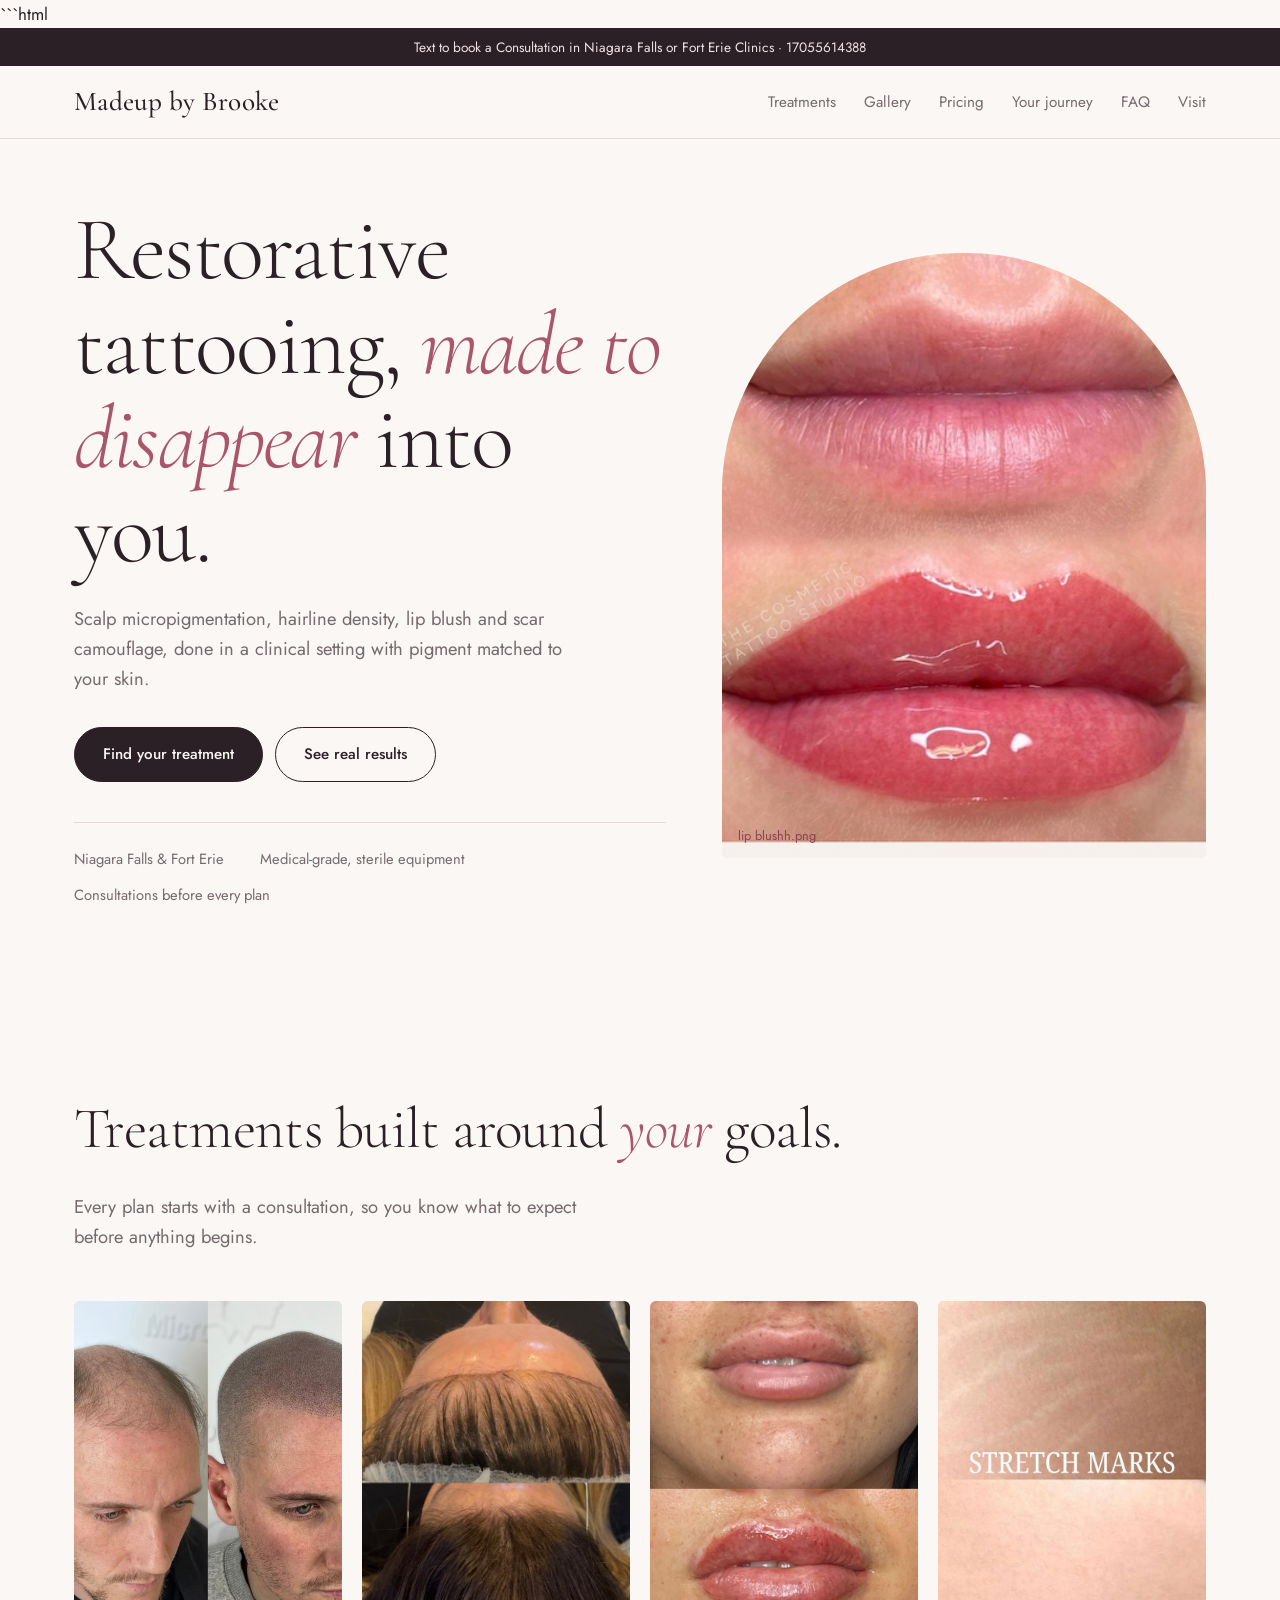
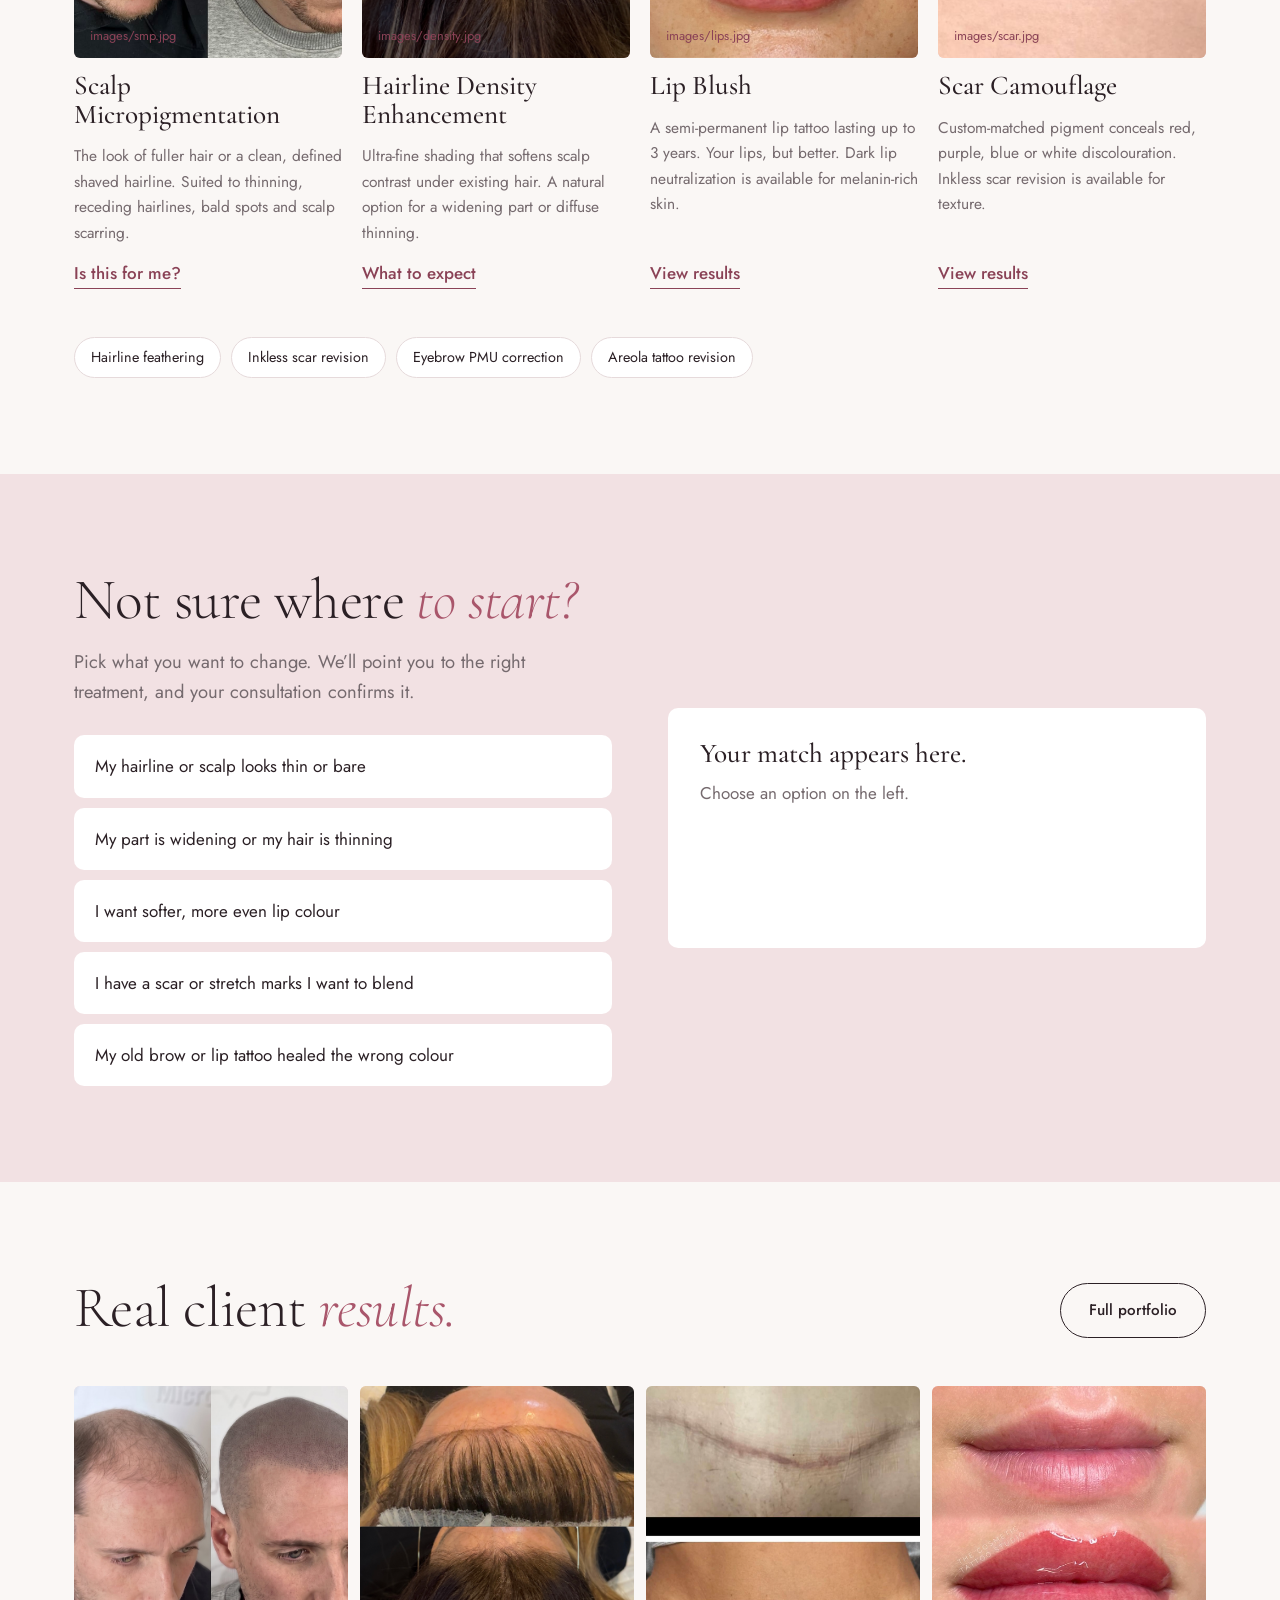
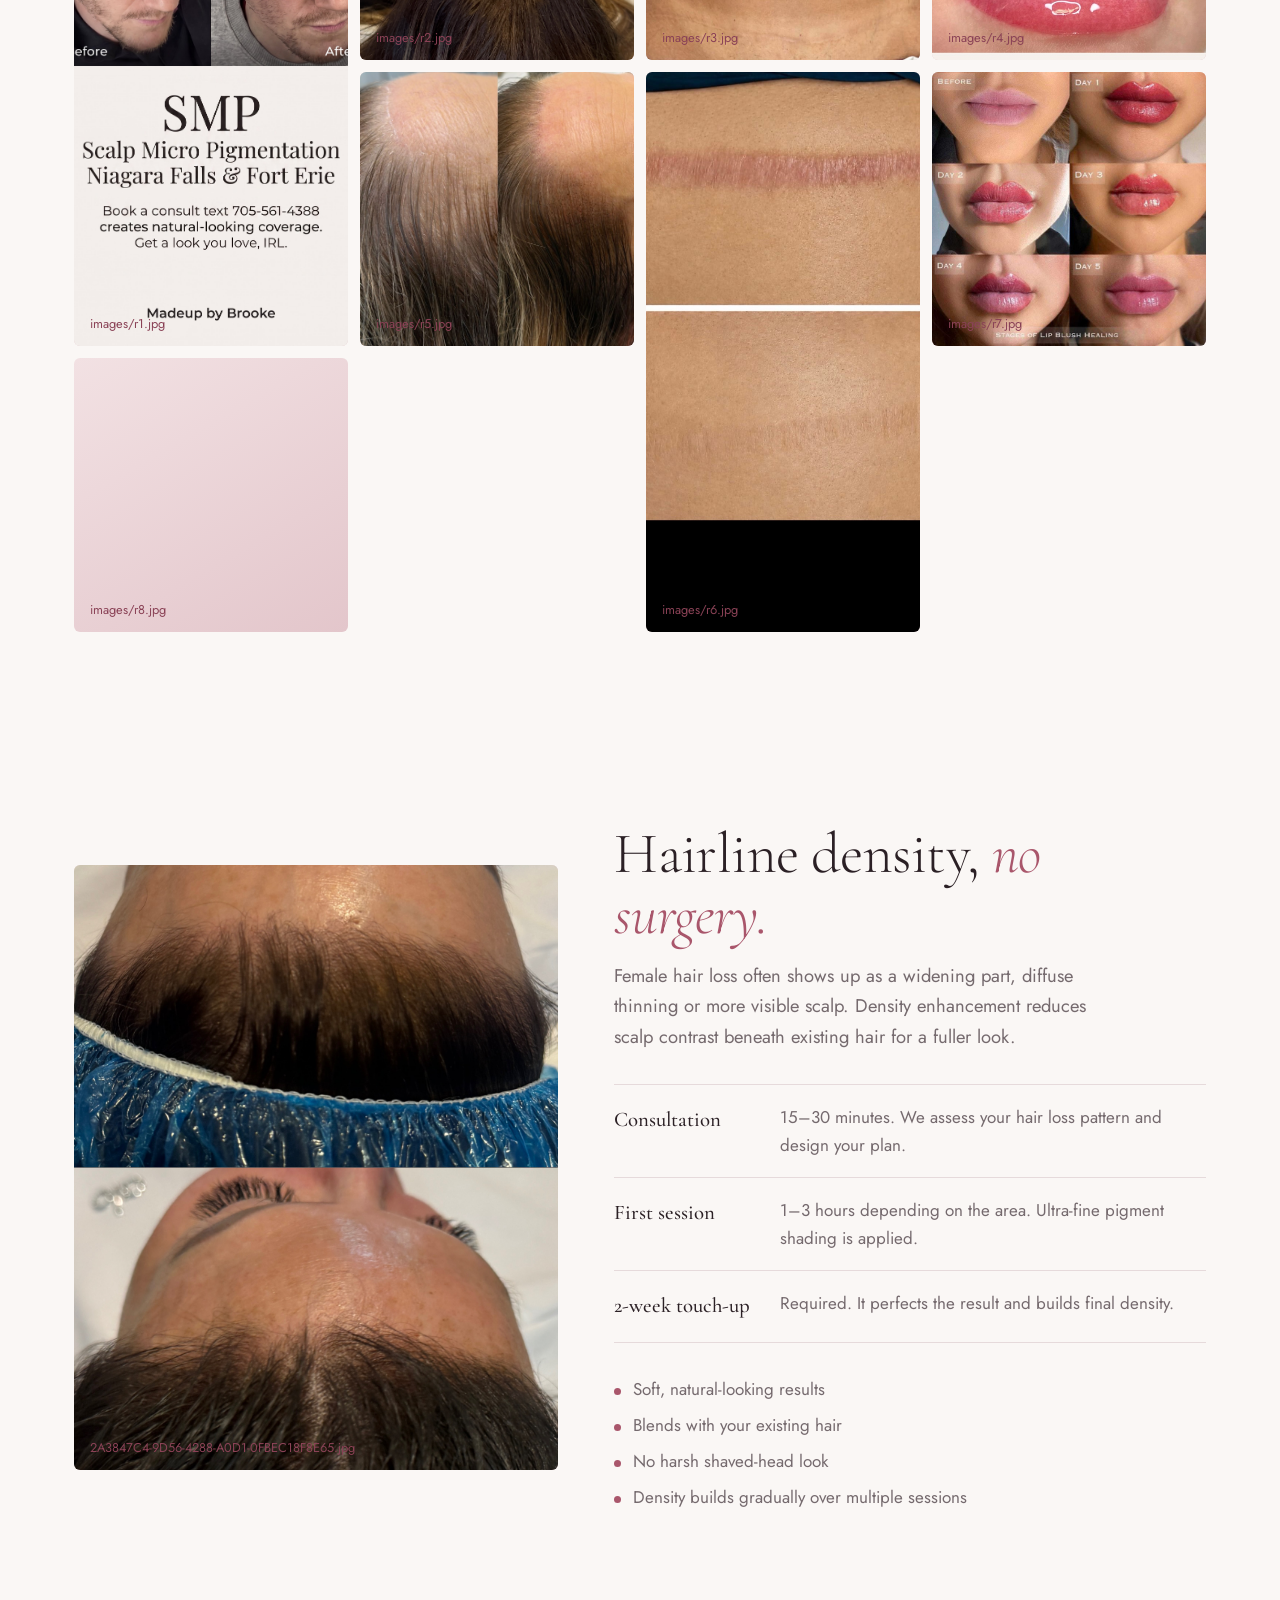
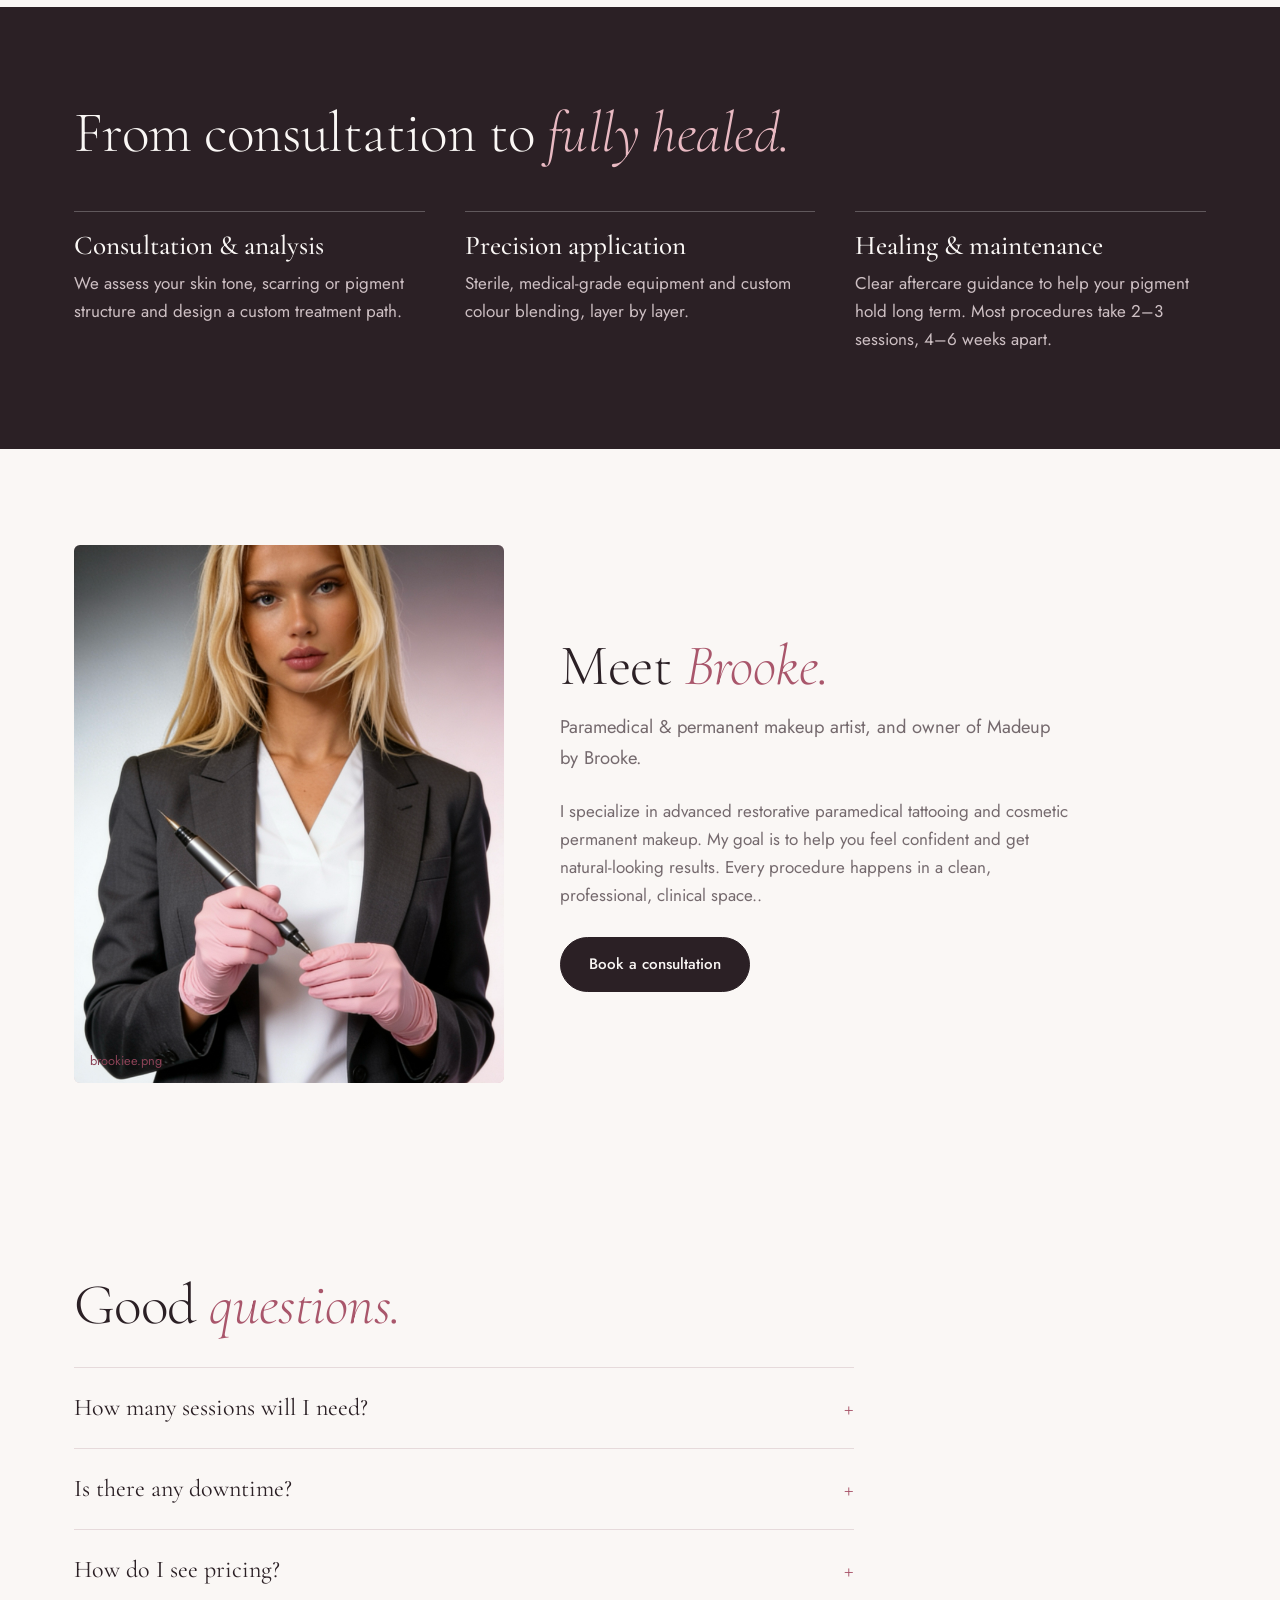
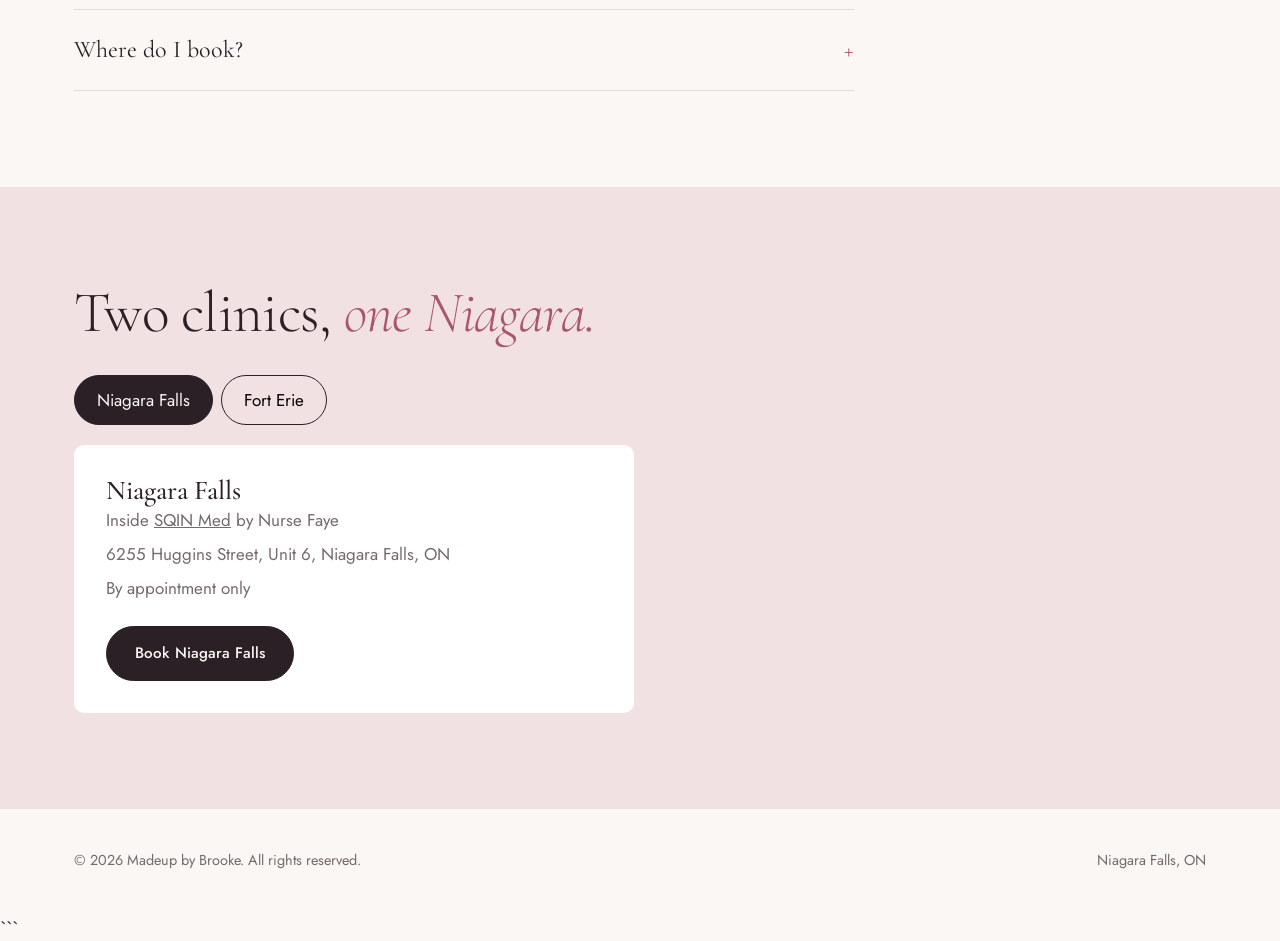
==== commit 744bb516: "Update Niagara Falls booking links and details" ====
--- a/index.html
+++ b/index.html
@@ -1,3 +1,4 @@
+```html
 <!DOCTYPE html>
 <html lang="en-CA">
 <head>
@@ -246,8 +247,8 @@
     <button class="tab" role="tab" id="t-ff" aria-selected="false" aria-controls="p-ff">Fort Erie</button>
   </div>
   <div class="panel" id="p-nf" role="tabpanel" aria-labelledby="t-nf">
-    <h3>Niagara Falls</h3><p>Inside SQIN Med by Nurse Faye</p><p>6255 Huggins Street, Unit 6, Niagara Falls, ON</p><p>By appointment only</p>
-    <a class="btn" data-book="nf" href="#visit">Book Niagara Falls</a>
+    <h3>Niagara Falls</h3><p>Inside <a href="https://permanentmakeupparamedicaltattooclinic.setmore.com/" target="_blank" rel="noopener">SQIN Med</a> by Nurse Faye</p><p>6255 Huggins Street, Unit 6, Niagara Falls, ON</p><p>By appointment only</p>
+    <a class="btn" data-book="nf" href="https://permanentmakeupparamedicaltattooclinic.setmore.com/">Book Niagara Falls</a>
   </div>
   <div class="panel" id="p-ff" role="tabpanel" aria-labelledby="t-ff" hidden>
     <h3>Fort Erie</h3><p>Fort Erie, ON</p><p> 3700 Hershey Street Ridgeway, ONBy appointment only</p>
@@ -261,7 +262,7 @@
 <script>
 // Booking links: replace the Niagara Falls URL with your Setmore link.
 const BOOK = {
-  nf: "https://madeupbybrooke.setmore.com/",  // TODO: confirm your Setmore URL
+  nf: "https://permanentmakeupparamedicaltattooclinic.setmore.com/",
   ff: "https://app.squareup.com/appointments/buyer/widget/ycoqohriackgbk/L7JKP1118RJ9C"
 };
 document.querySelectorAll("[data-book]").forEach(a=>{a.href=BOOK[a.dataset.book];a.target="_blank";a.rel="noopener"});
@@ -288,3 +289,4 @@
 </script>
 </body>
 </html>
+```
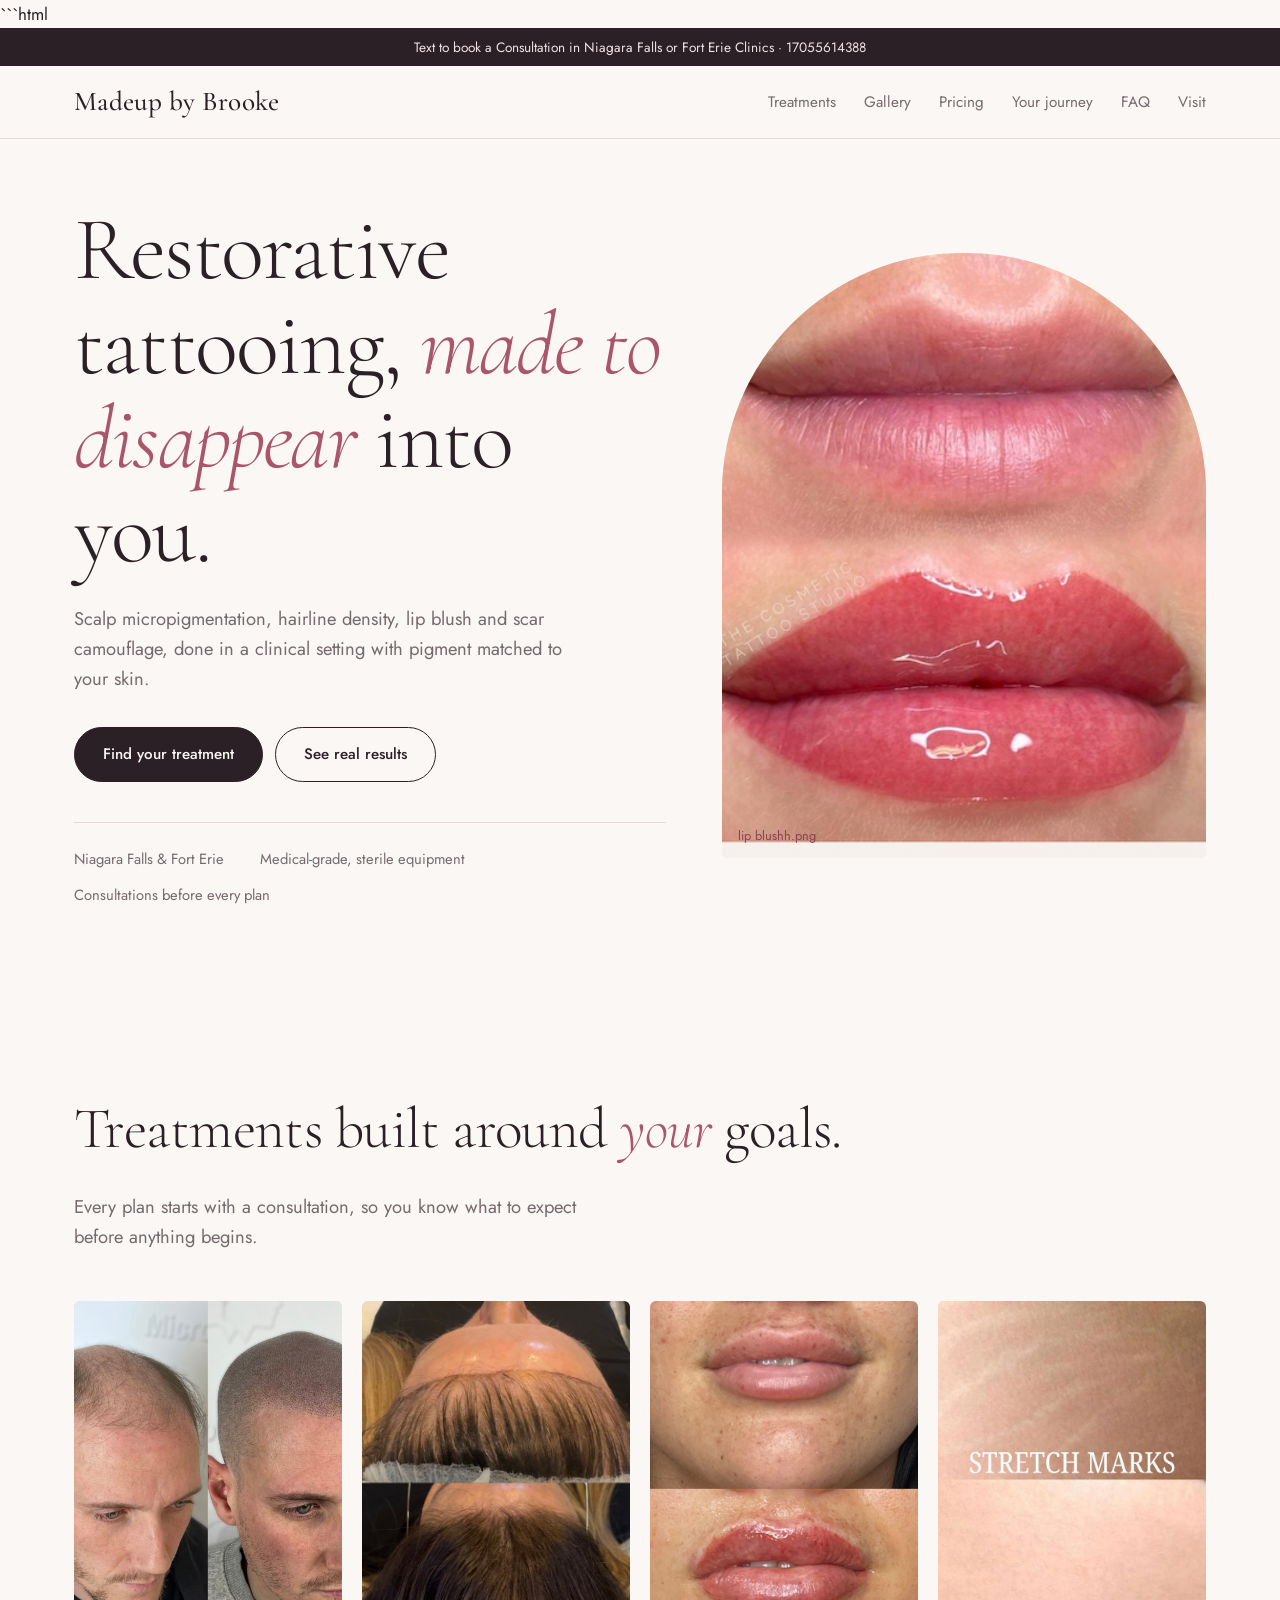
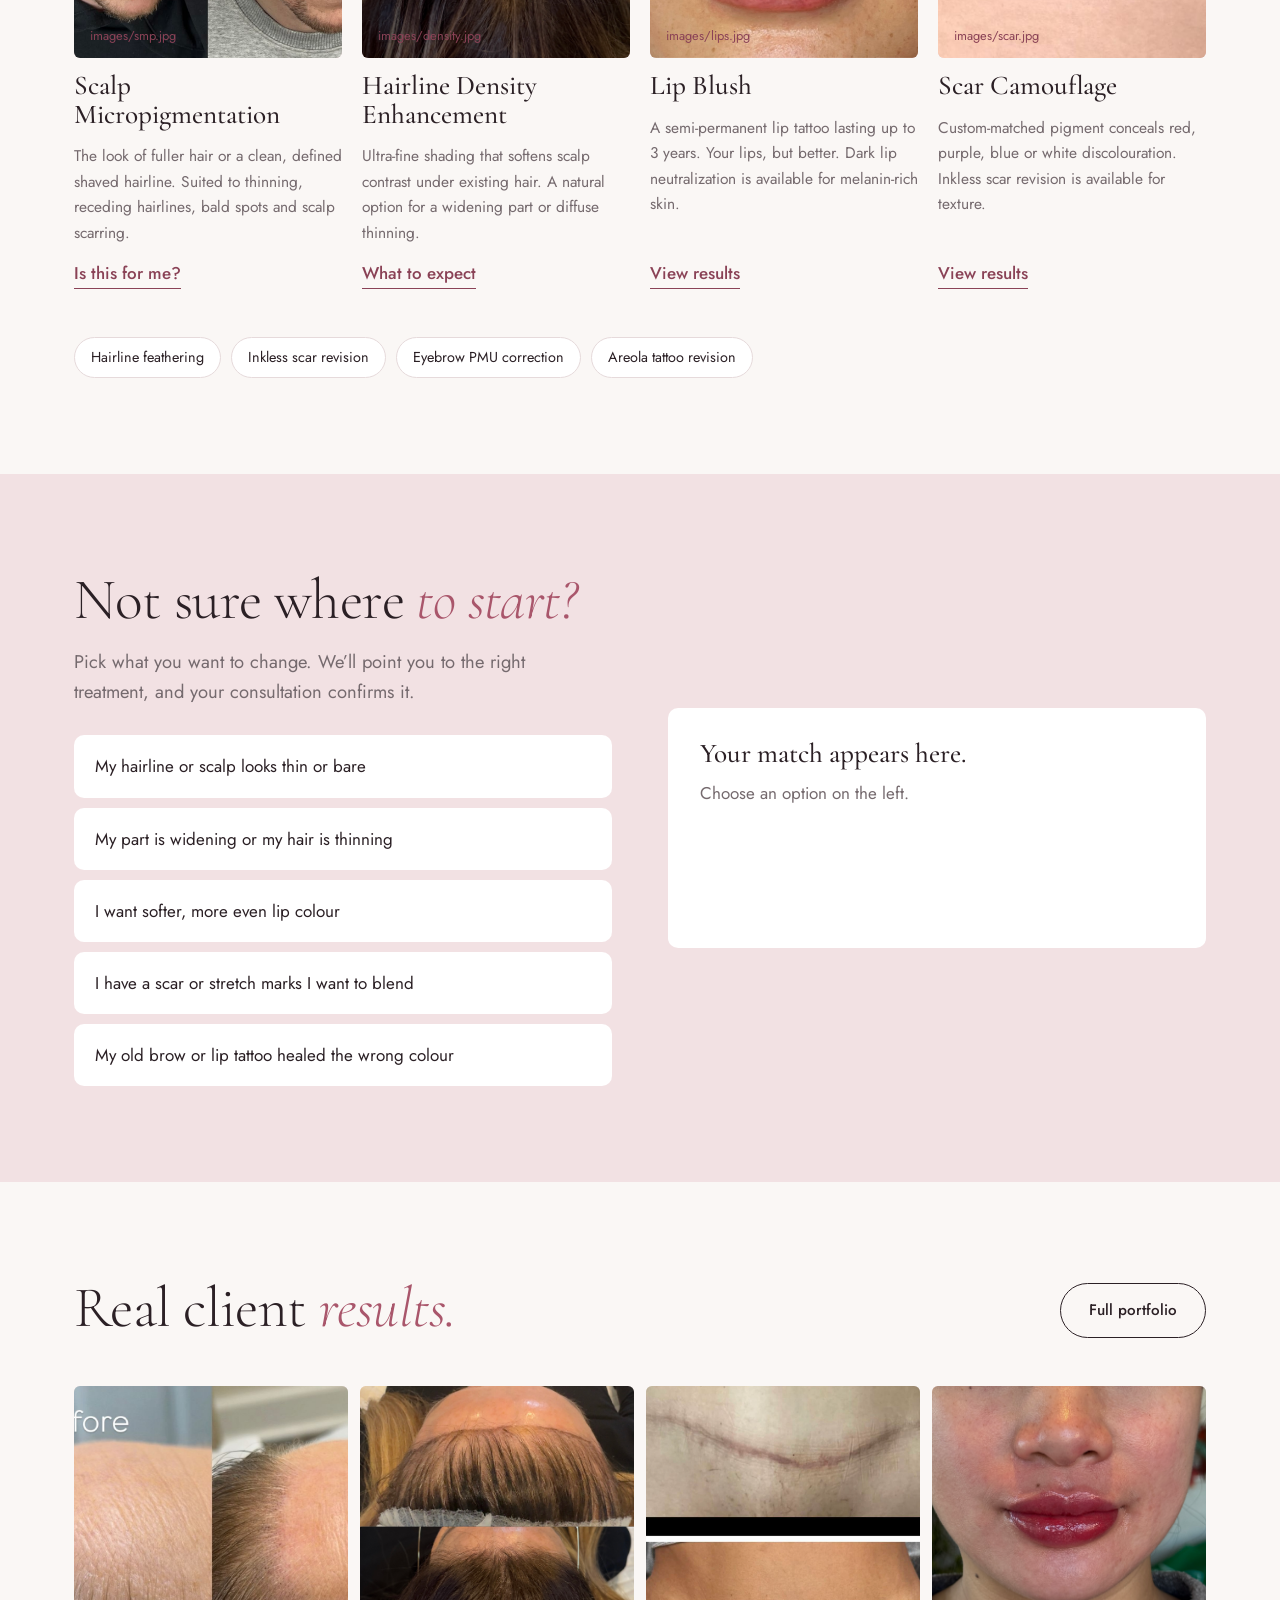
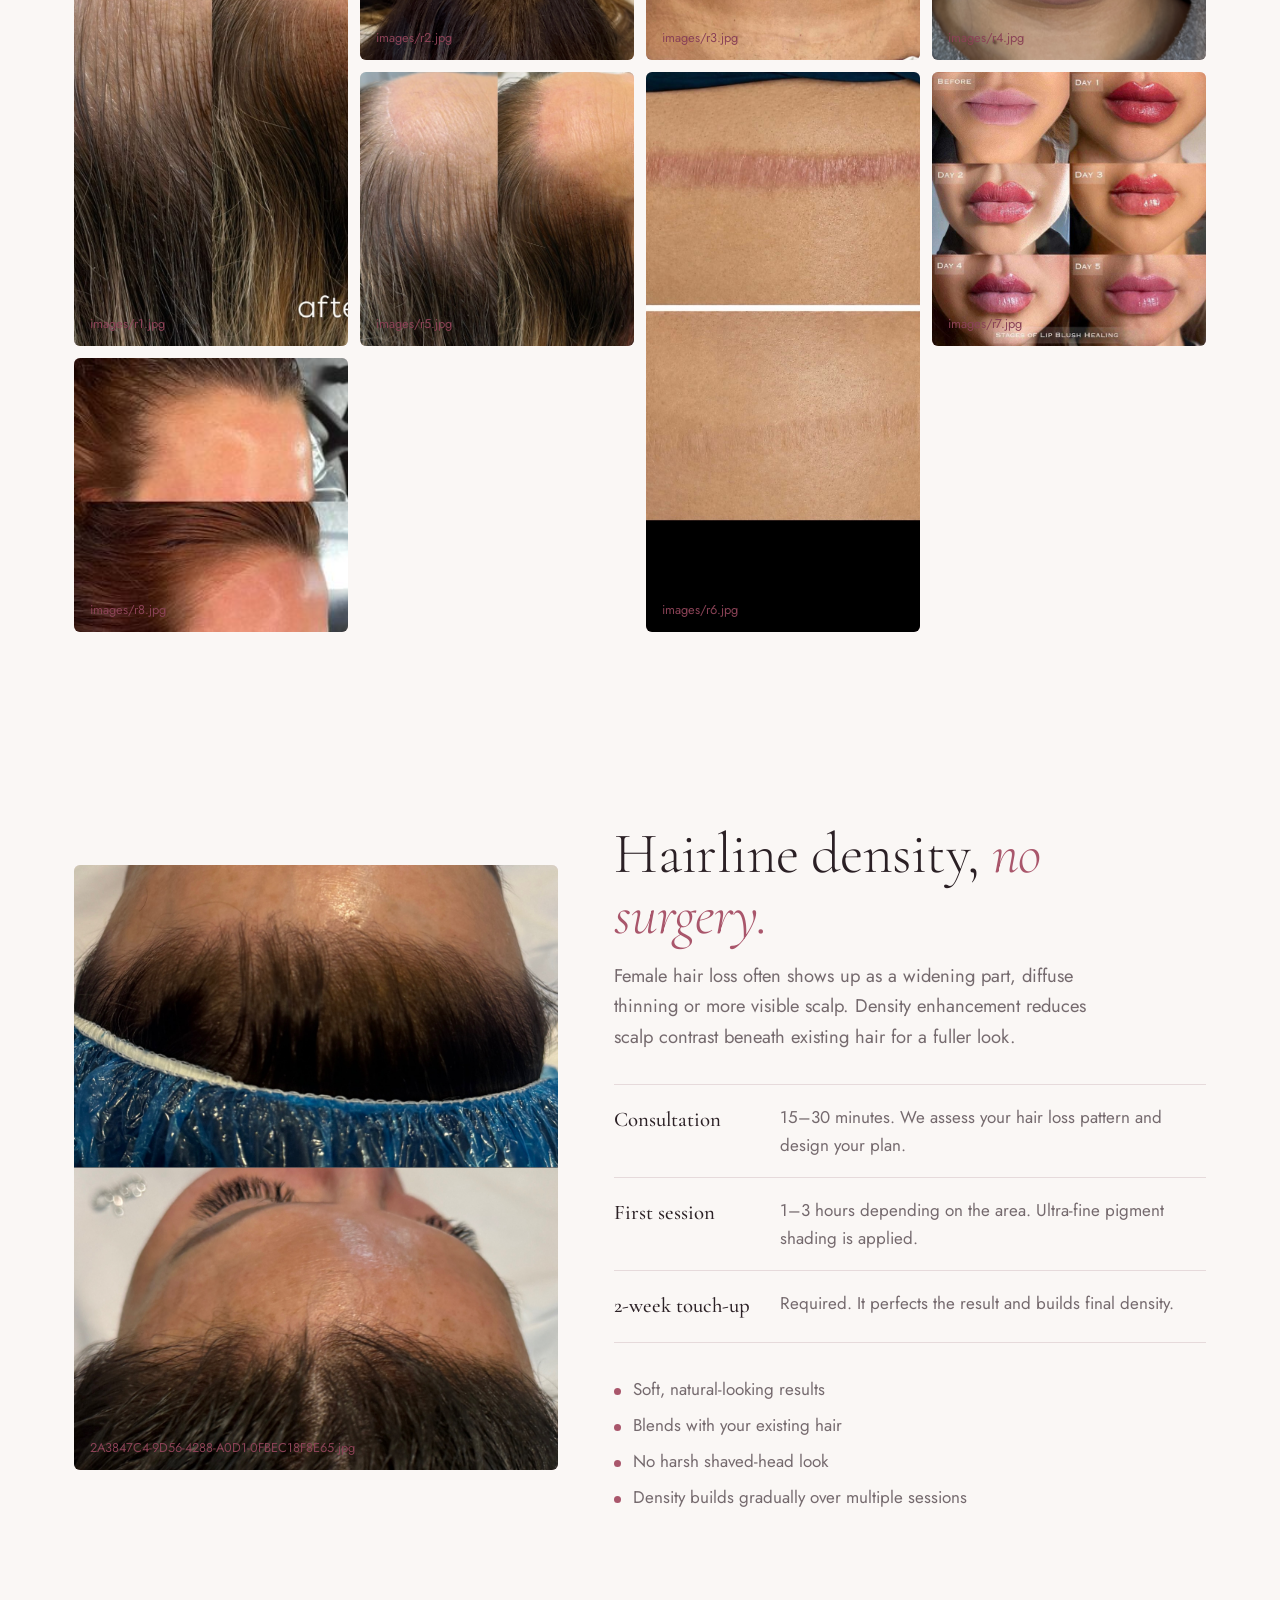
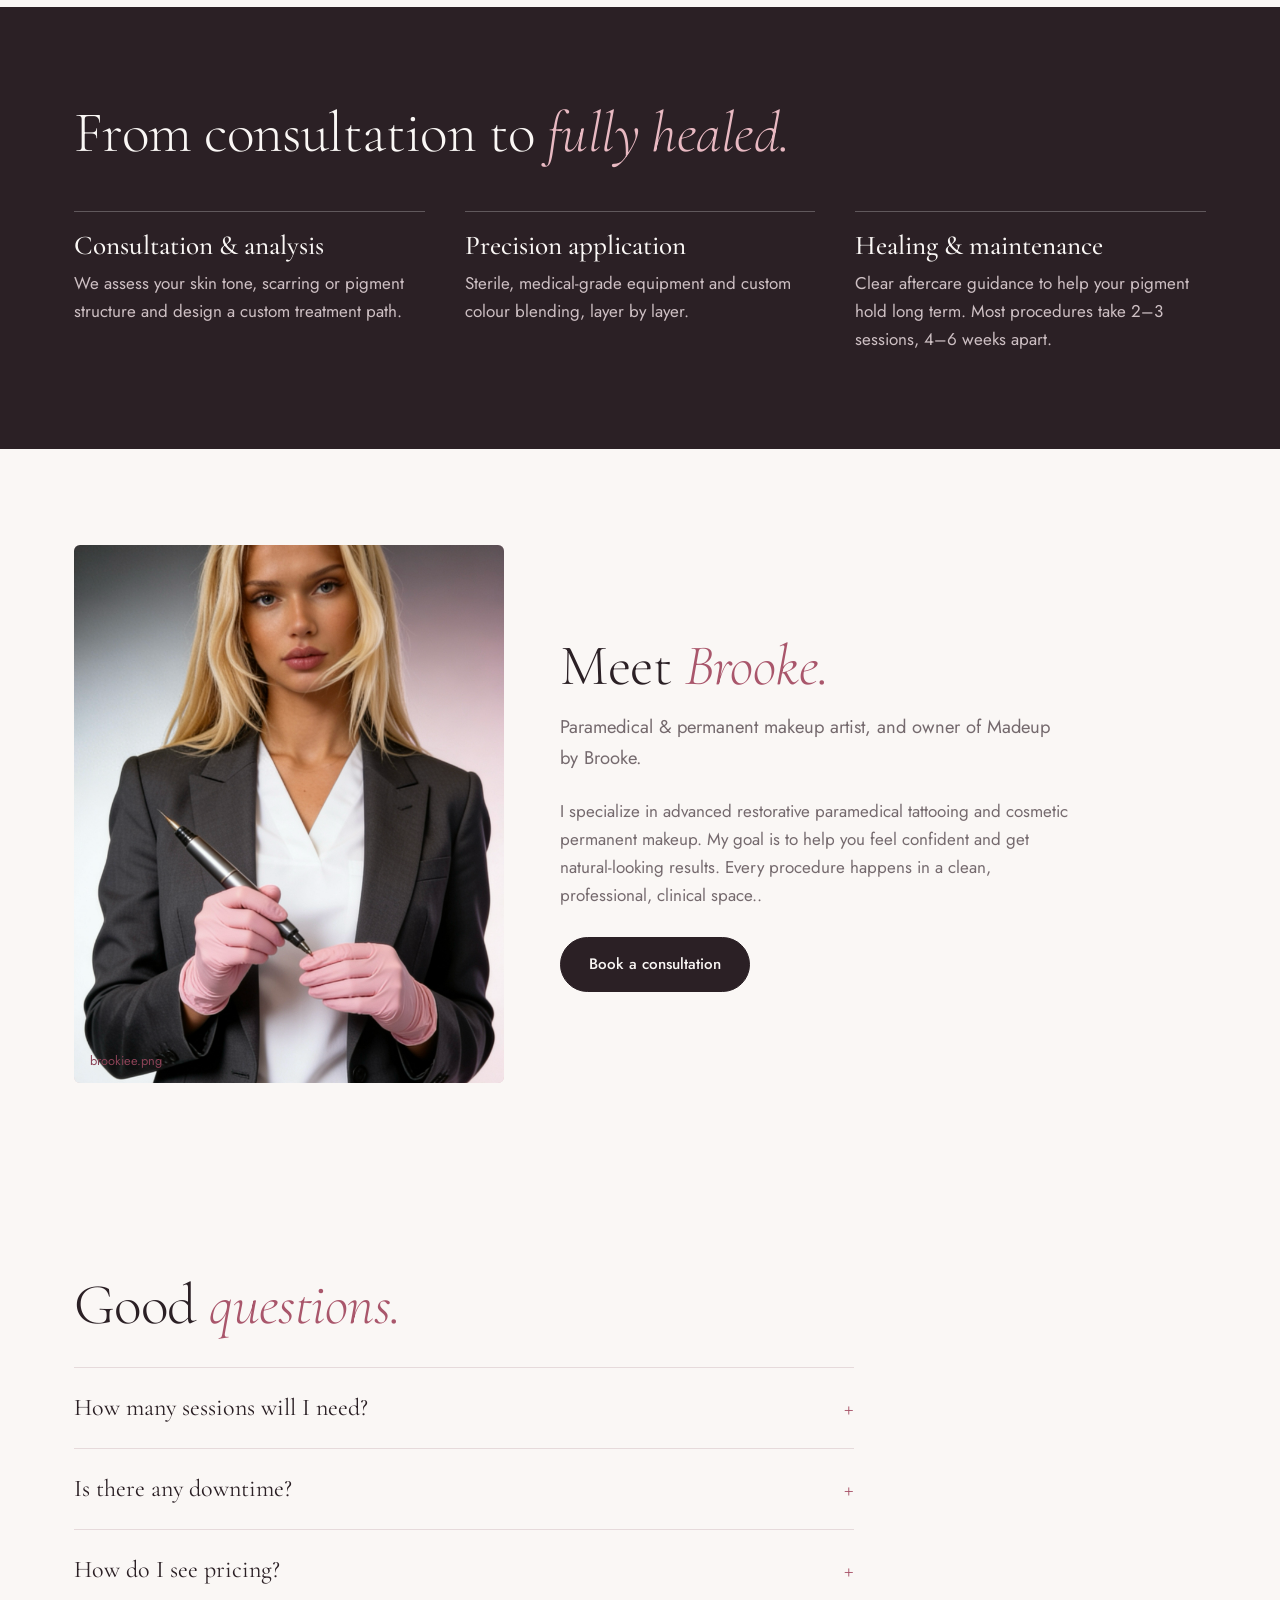
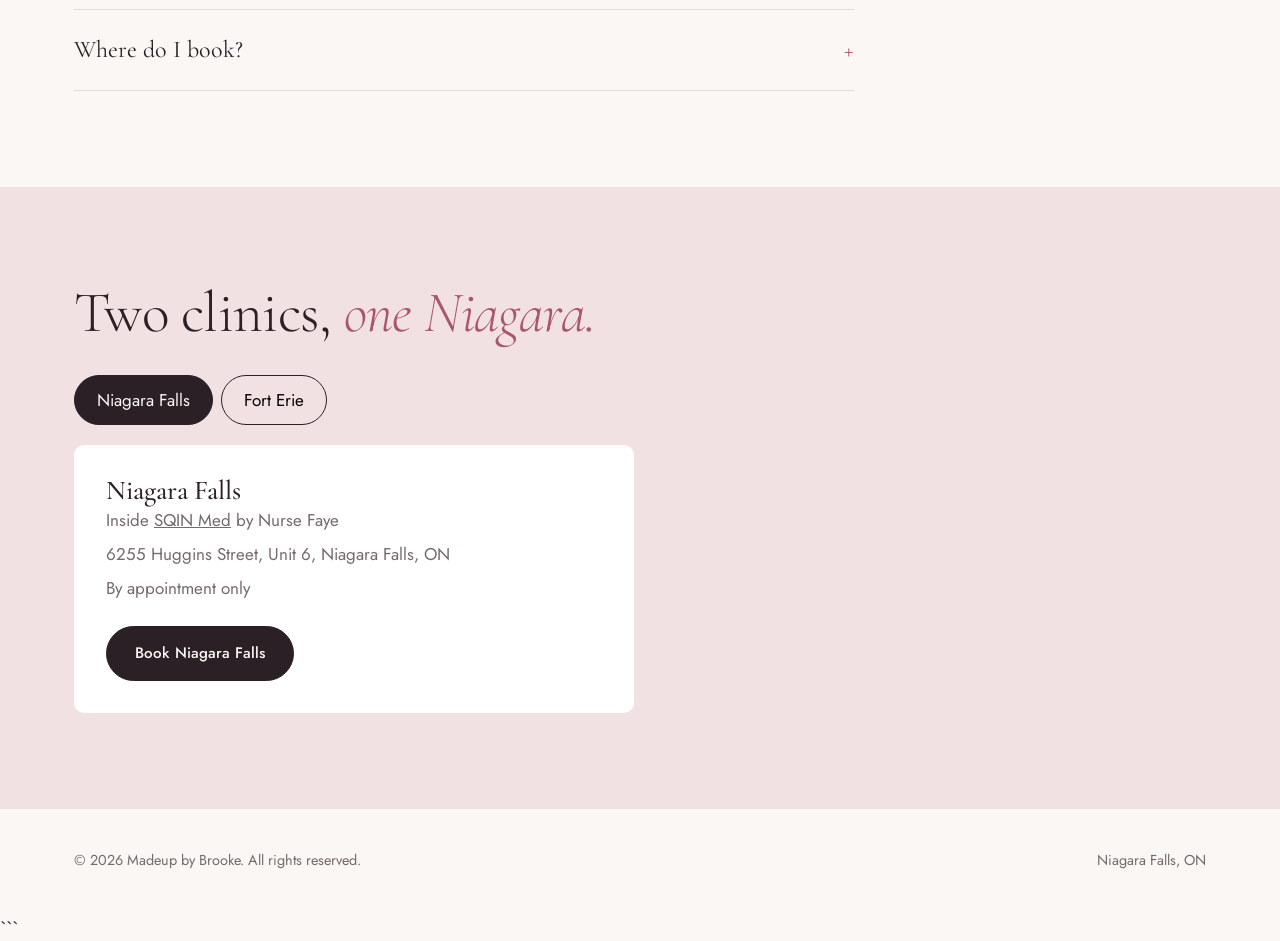
==== commit ffac0884: "Update index.html" ====
--- a/index.html
+++ b/index.html
@@ -186,14 +186,14 @@
 <section><div class="wrap">
   <div class="head"><h2>Real client <em>results.</em></h2><a class="btn ghost" href="gallery.html">Full portfolio</a></div>
   <div class="gallery">
-    <div class="media"><img src="smp2.jpg" alt="SMP result" onerror="this.remove()"><span>images/r1.jpg</span></div>
+    <div class="media"><img src="womensmp1.jpg" alt="SMP result" onerror="this.remove()"><span>images/r1.jpg</span></div>
     <div class="media"><img src="hair microfeathering.jpg" alt="Hairline density result" onerror="this.remove()"><span>images/r2.jpg</span></div>
     <div class="media"><img src="tummytucksar.png" alt="Scar camouflage result" onerror="this.remove()"><span>images/r3.jpg</span></div>
-    <div class="media"><img src="lip blushh.png" alt="Lip blush result" onerror="this.remove()"><span>images/r4.jpg</span></div>
+    <div class="media"><img src="lipblushred.JPG" alt="Lip blush result" onerror="this.remove()"><span>images/r4.jpg</span></div>
     <div class="media"><img src="womensmp1.jpg" alt="Hairline feathering result" onerror="this.remove()"><span>images/r5.jpg</span></div>
     <div class="media"><img src="scar canmouflage.jpeg" alt="Scar healed after one session" onerror="this.remove()"><span>images/r6.jpg</span></div>
     <div class="media"><img src="10a2d7fe95a4999b564e51b74c3e6495.jpg" alt="Lip blush before and after" onerror="this.remove()"><span>images/r7.jpg</span></div>
-    <div class="media"><img src="womenshairline.jpg alt="SMP one month after first treatment" onerror="this.remove()"><span>images/r8.jpg</span></div>
+    <div class="media"><img src="womenshairline.jpg" alt="SMP one month after first treatment" onerror="this.remove()"><span>images/r8.jpg</span></div>
   </div>
 </div></section>
 
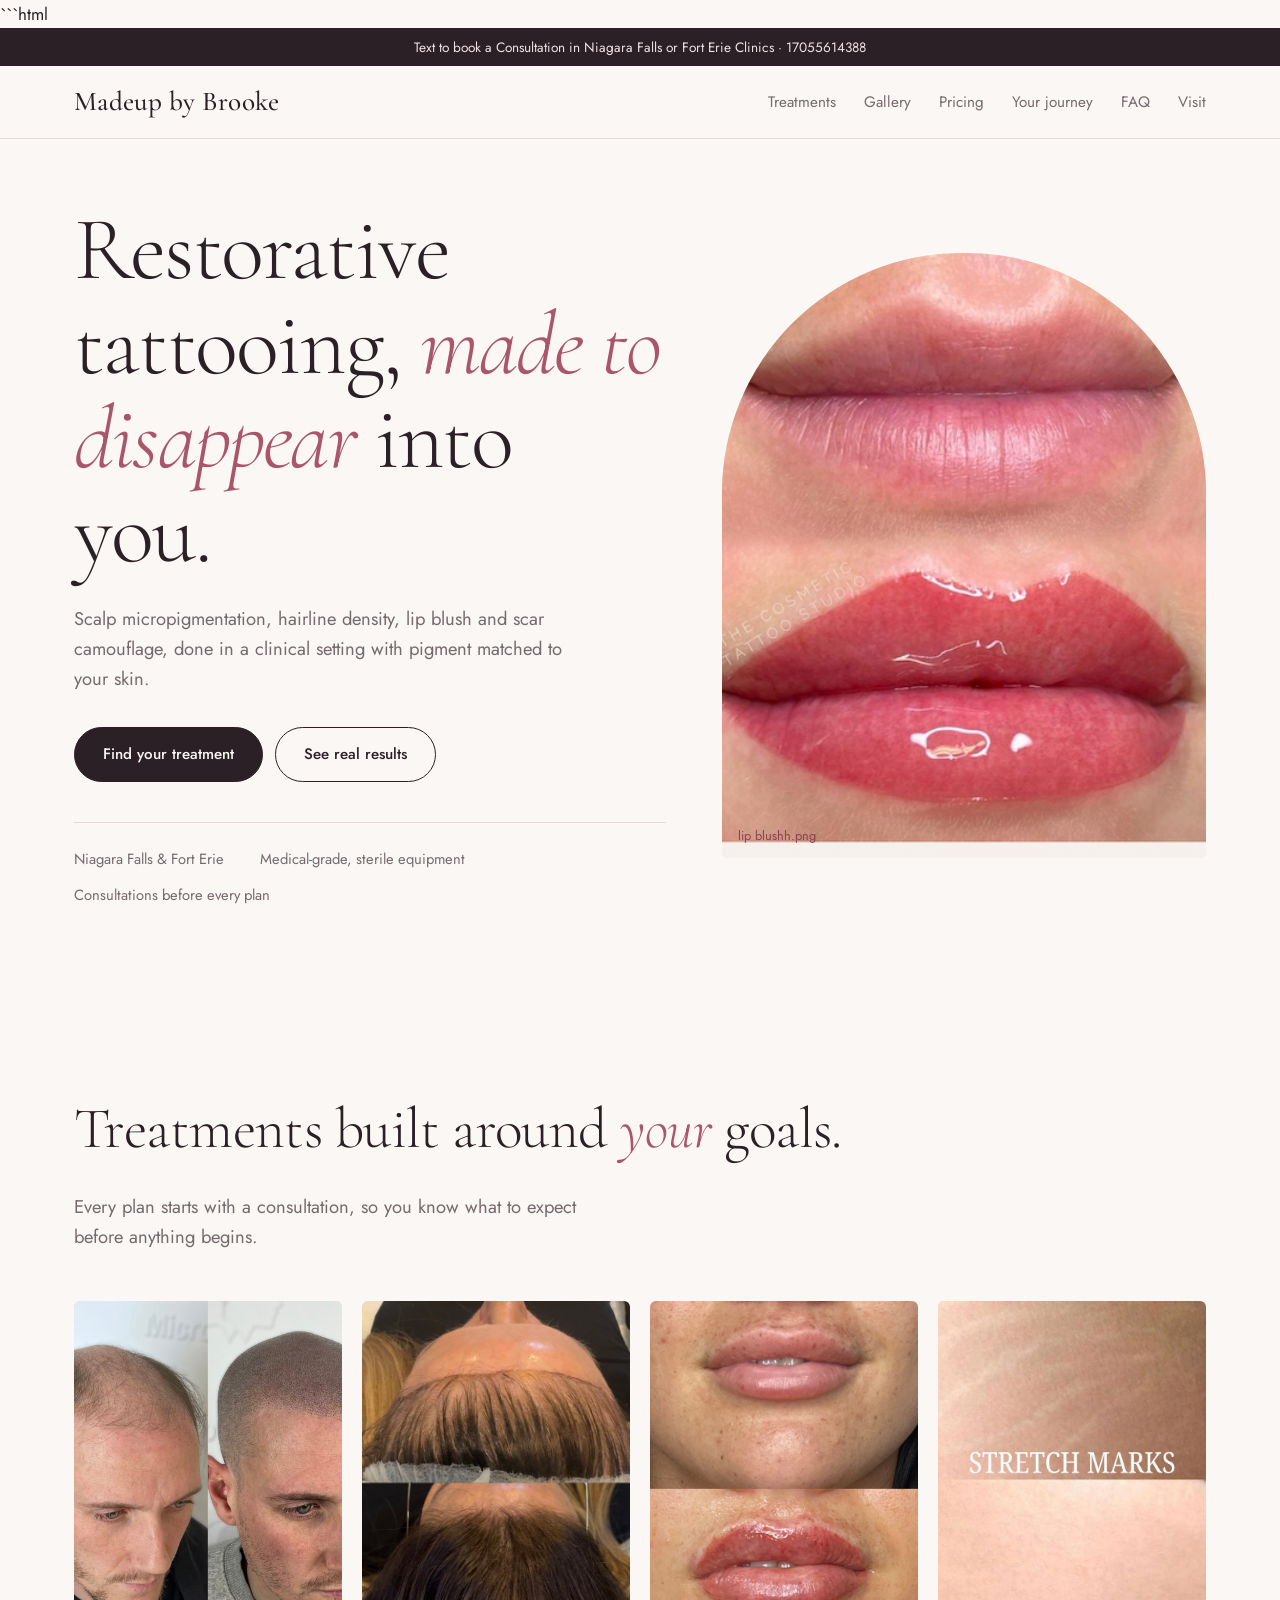
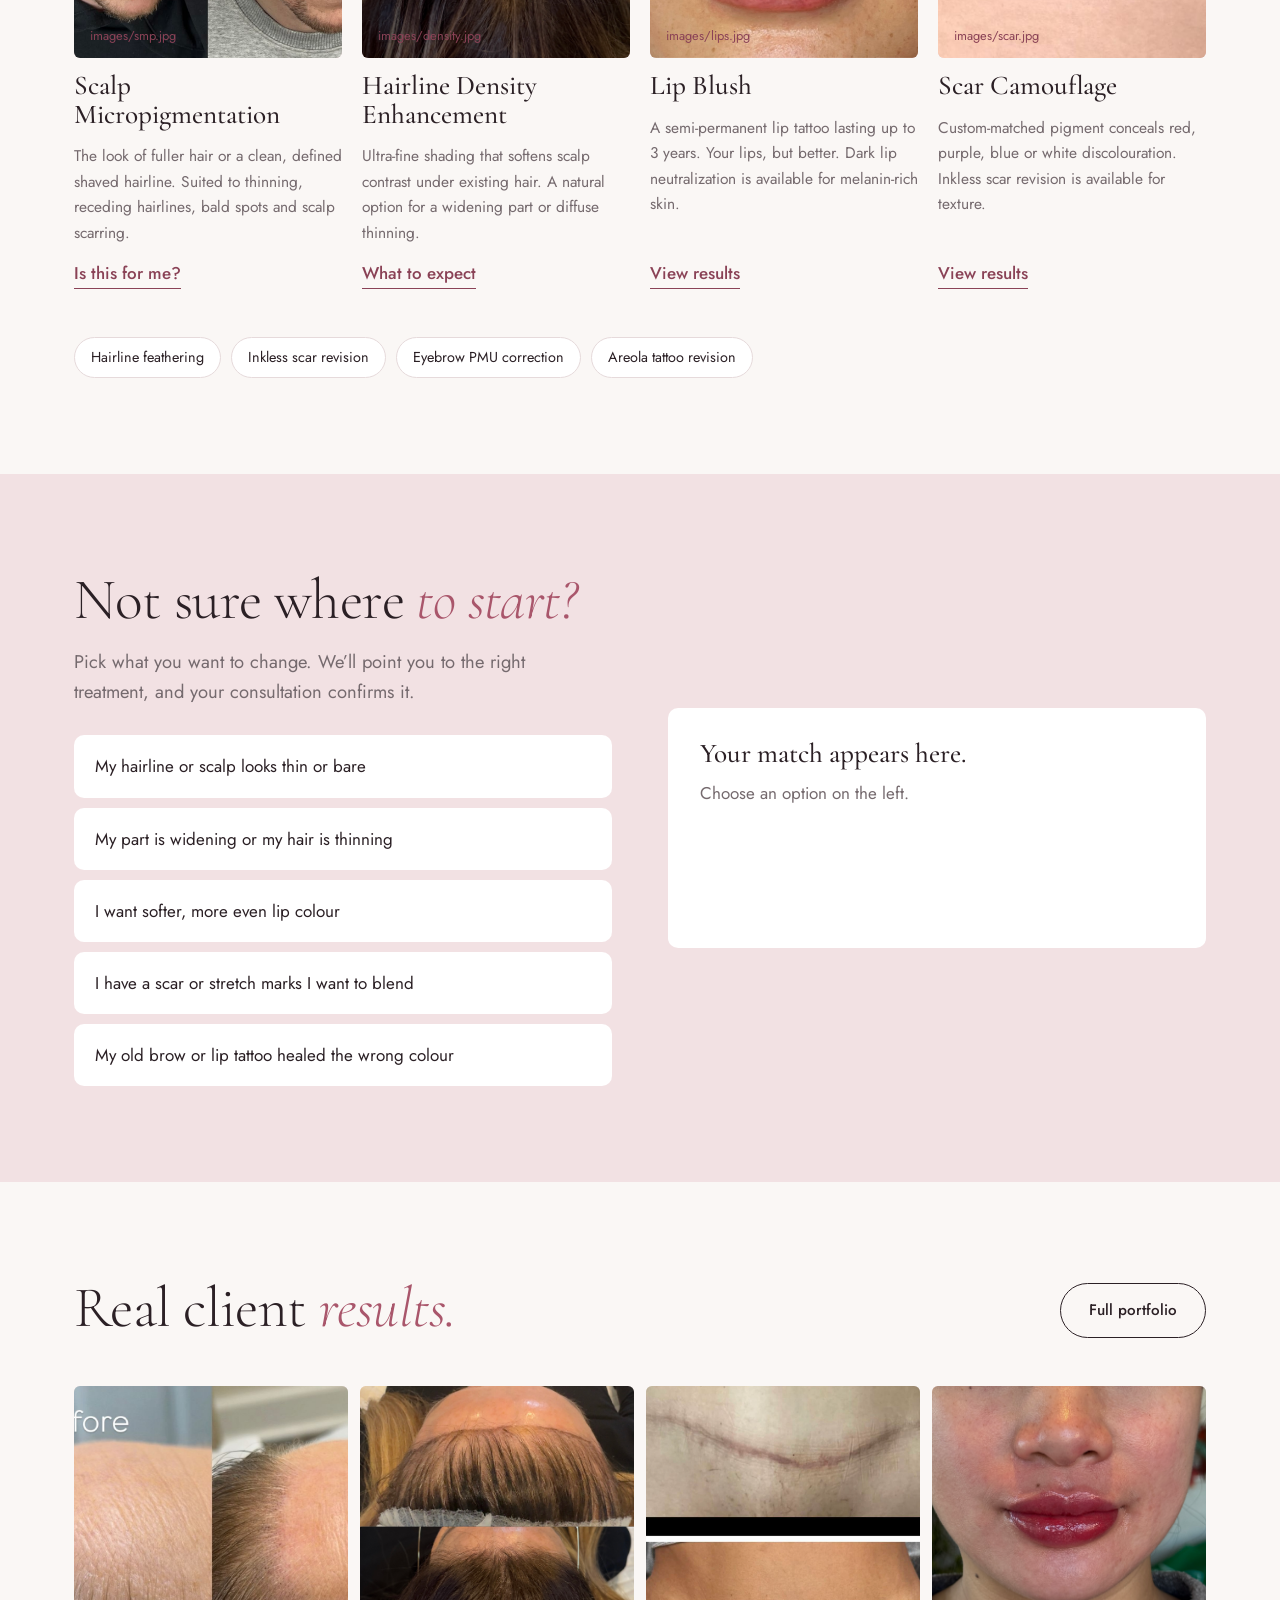
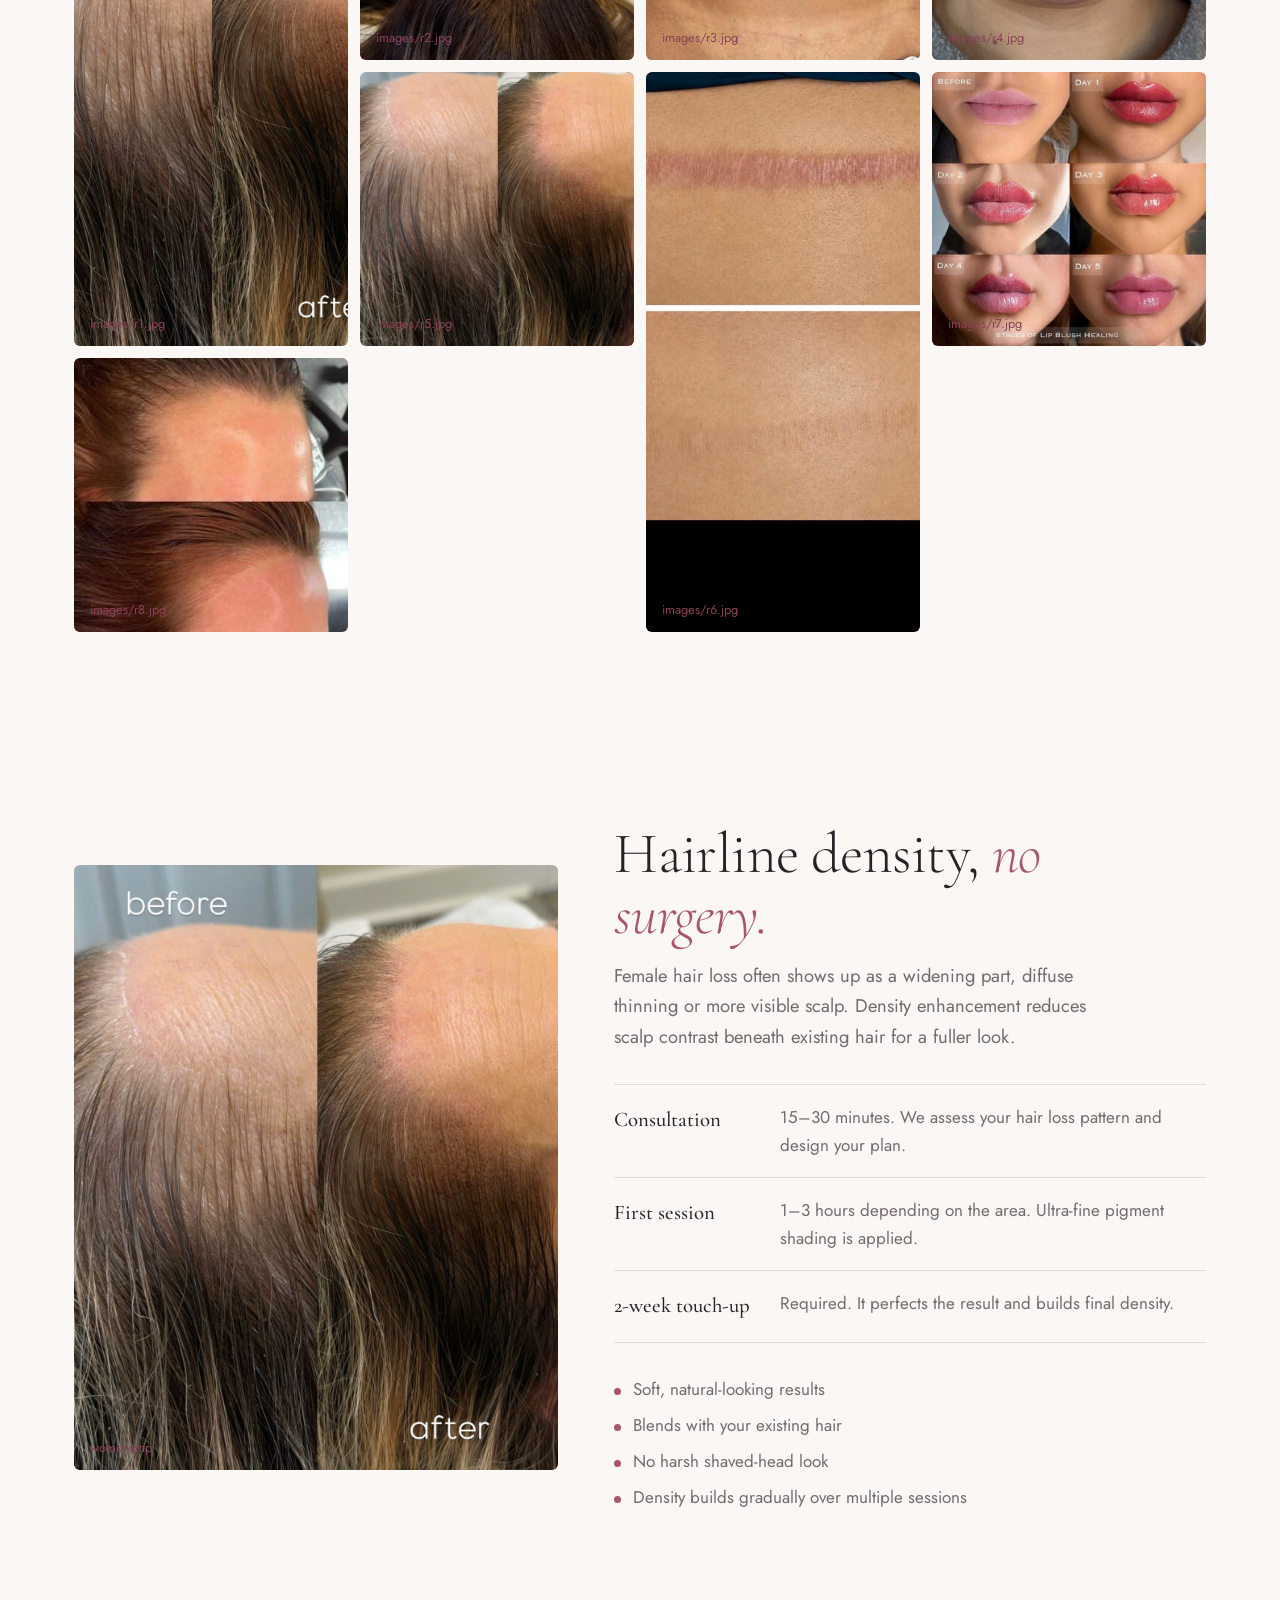
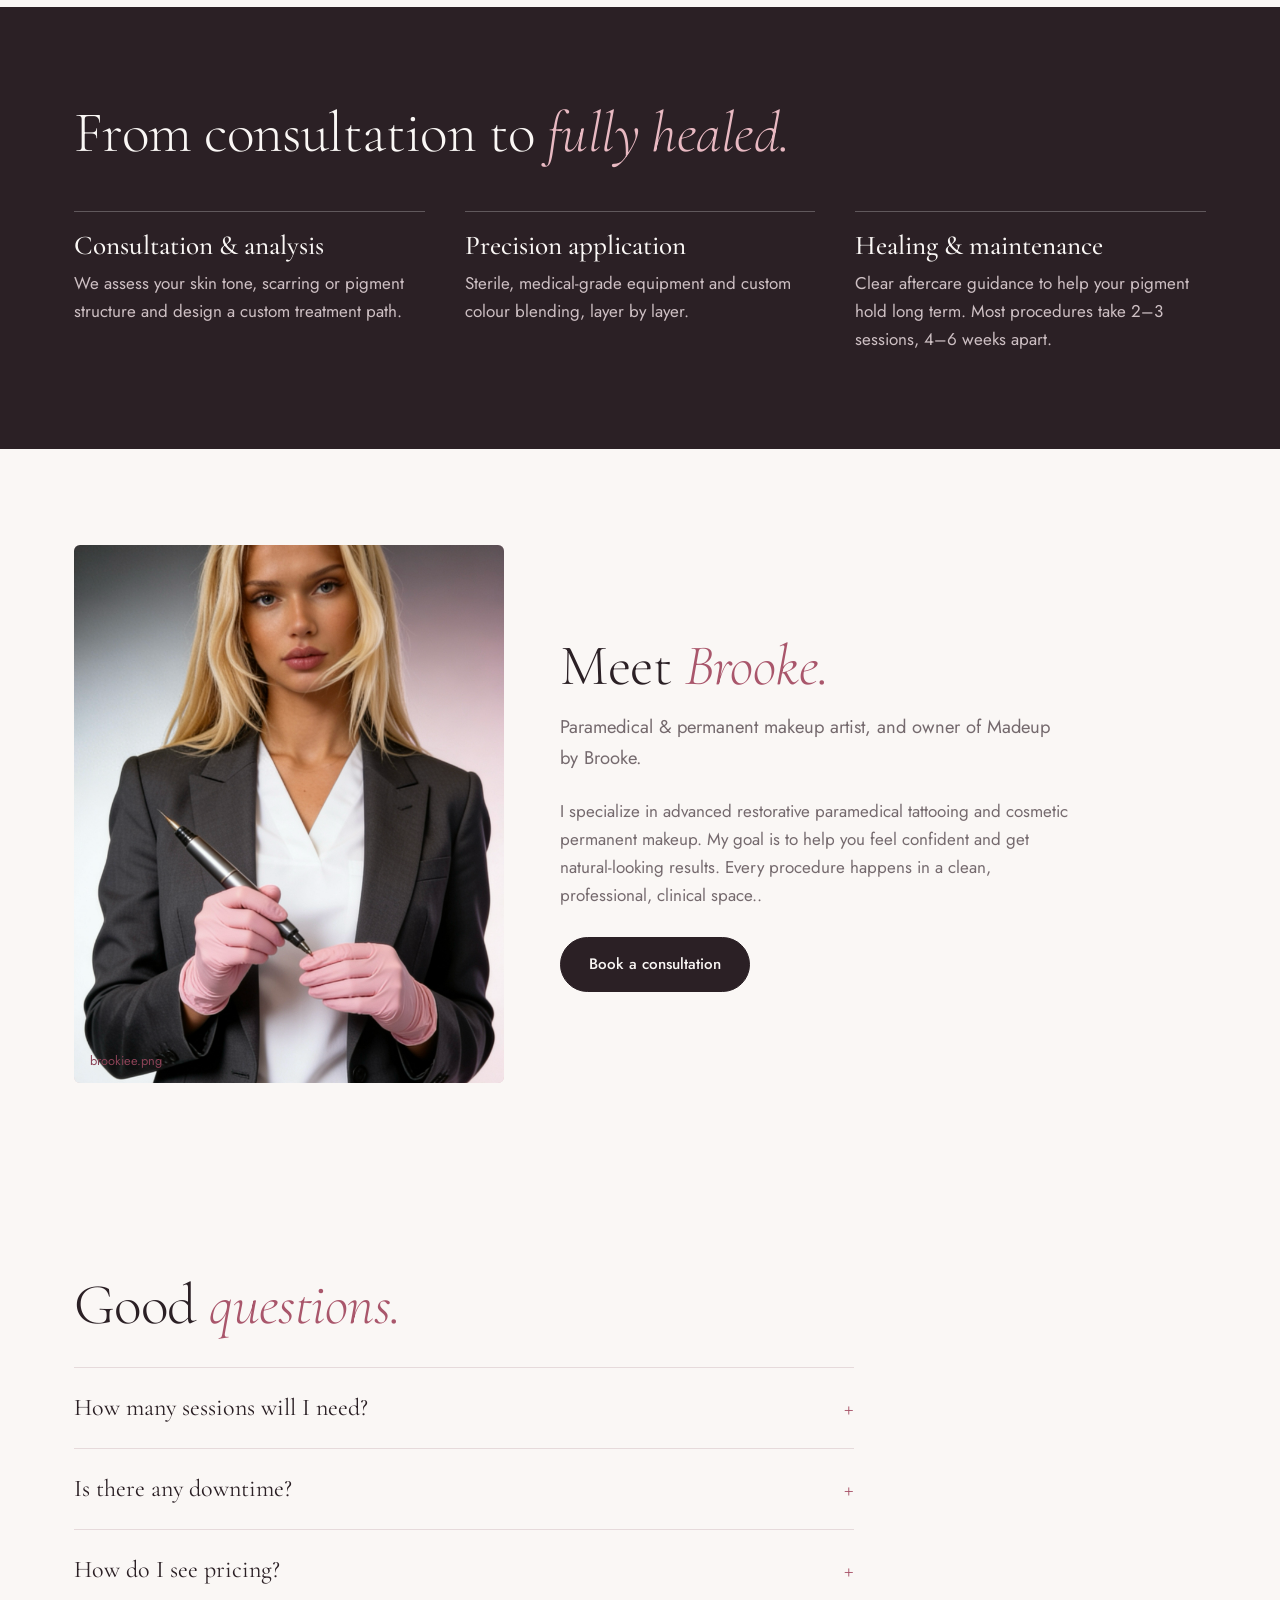
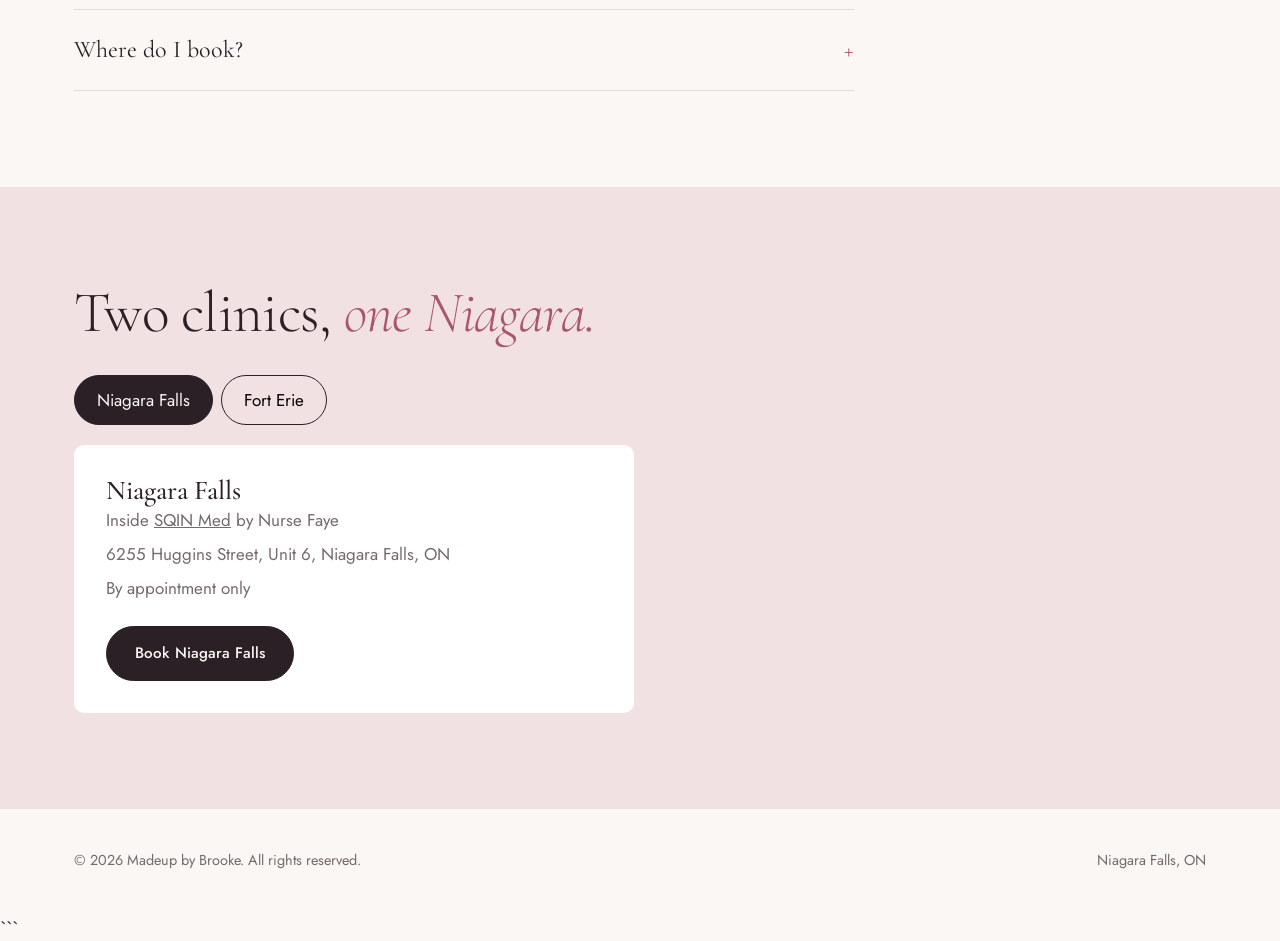
==== commit 46b54da7: "Replace image source for hairline density section" ====
--- a/index.html
+++ b/index.html
@@ -198,7 +198,7 @@
 </div></section>
 
 <section class="density" id="hairline-density"><div class="wrap grid">
-  <div class="media"><img src="2A3847C4-9D56-4288-A0D1-0FBEC18F8E65.jpg" alt="Hairline density enhancement" onerror="this.remove()"><span>2A3847C4-9D56-4288-A0D1-0FBEC18F8E65.jpg</span></div>
+  <div class="media"><img src="womensmp1.jpg" alt="Hairline density enhancement" onerror="this.remove()"><span>womensmp</span></div>
   <div>
     <h2>Hairline density, <em>no surgery.</em></h2>
     <p class="lede" style="margin-top:16px">Female hair loss often shows up as a widening part, diffuse thinning or more visible scalp. Density enhancement reduces scalp contrast beneath existing hair for a fuller look.</p>
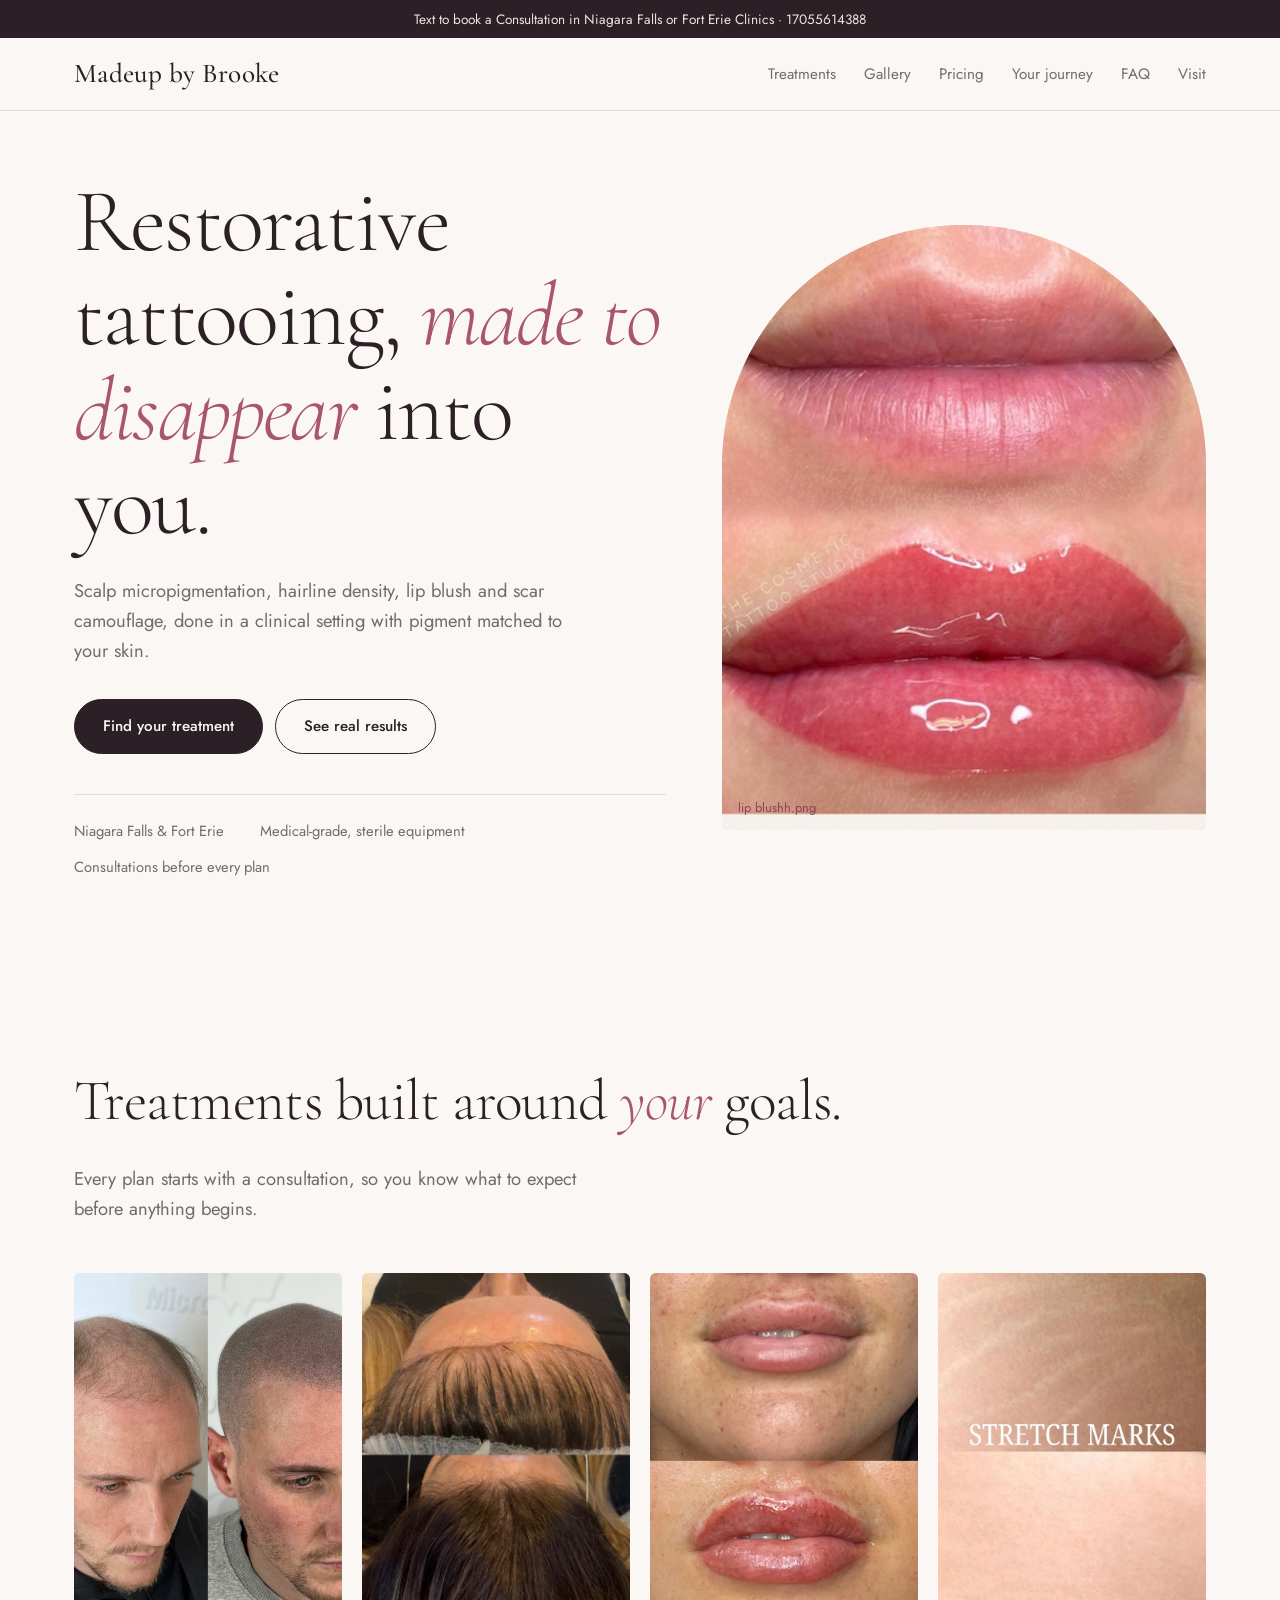
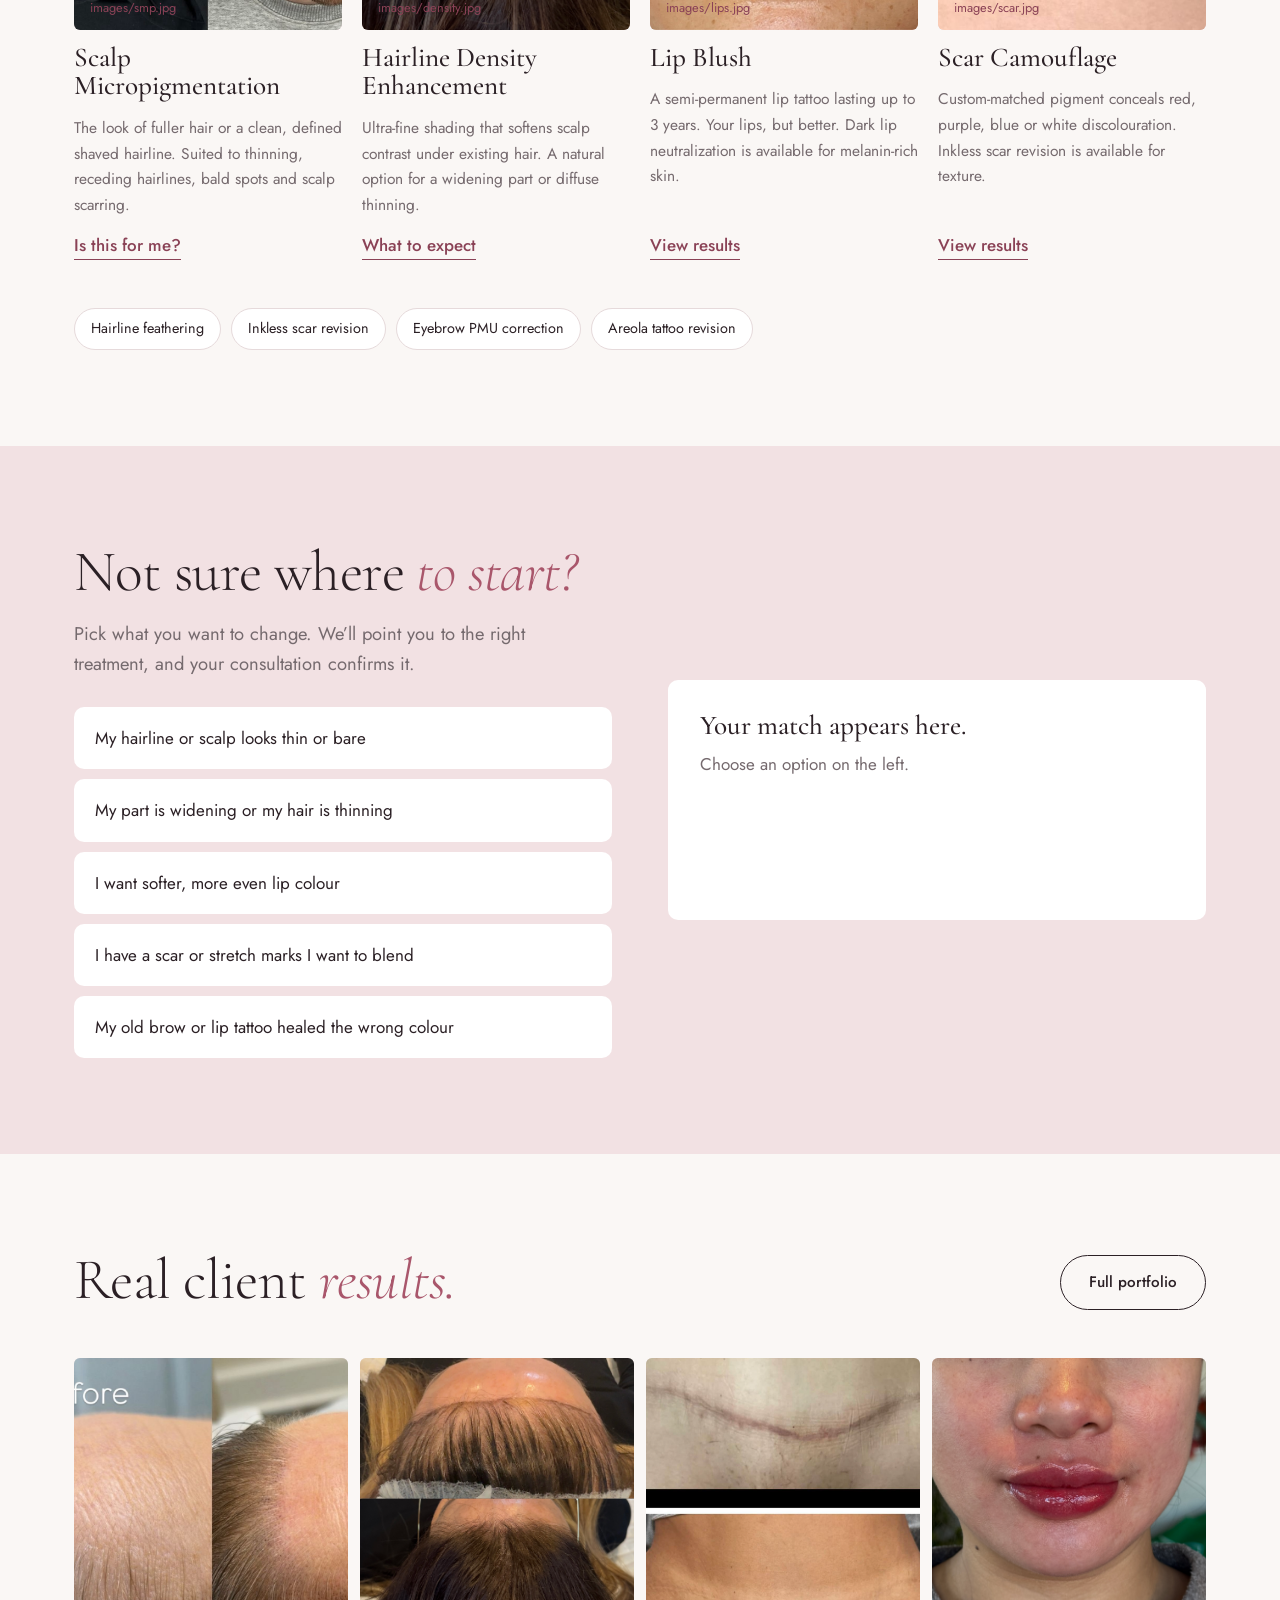
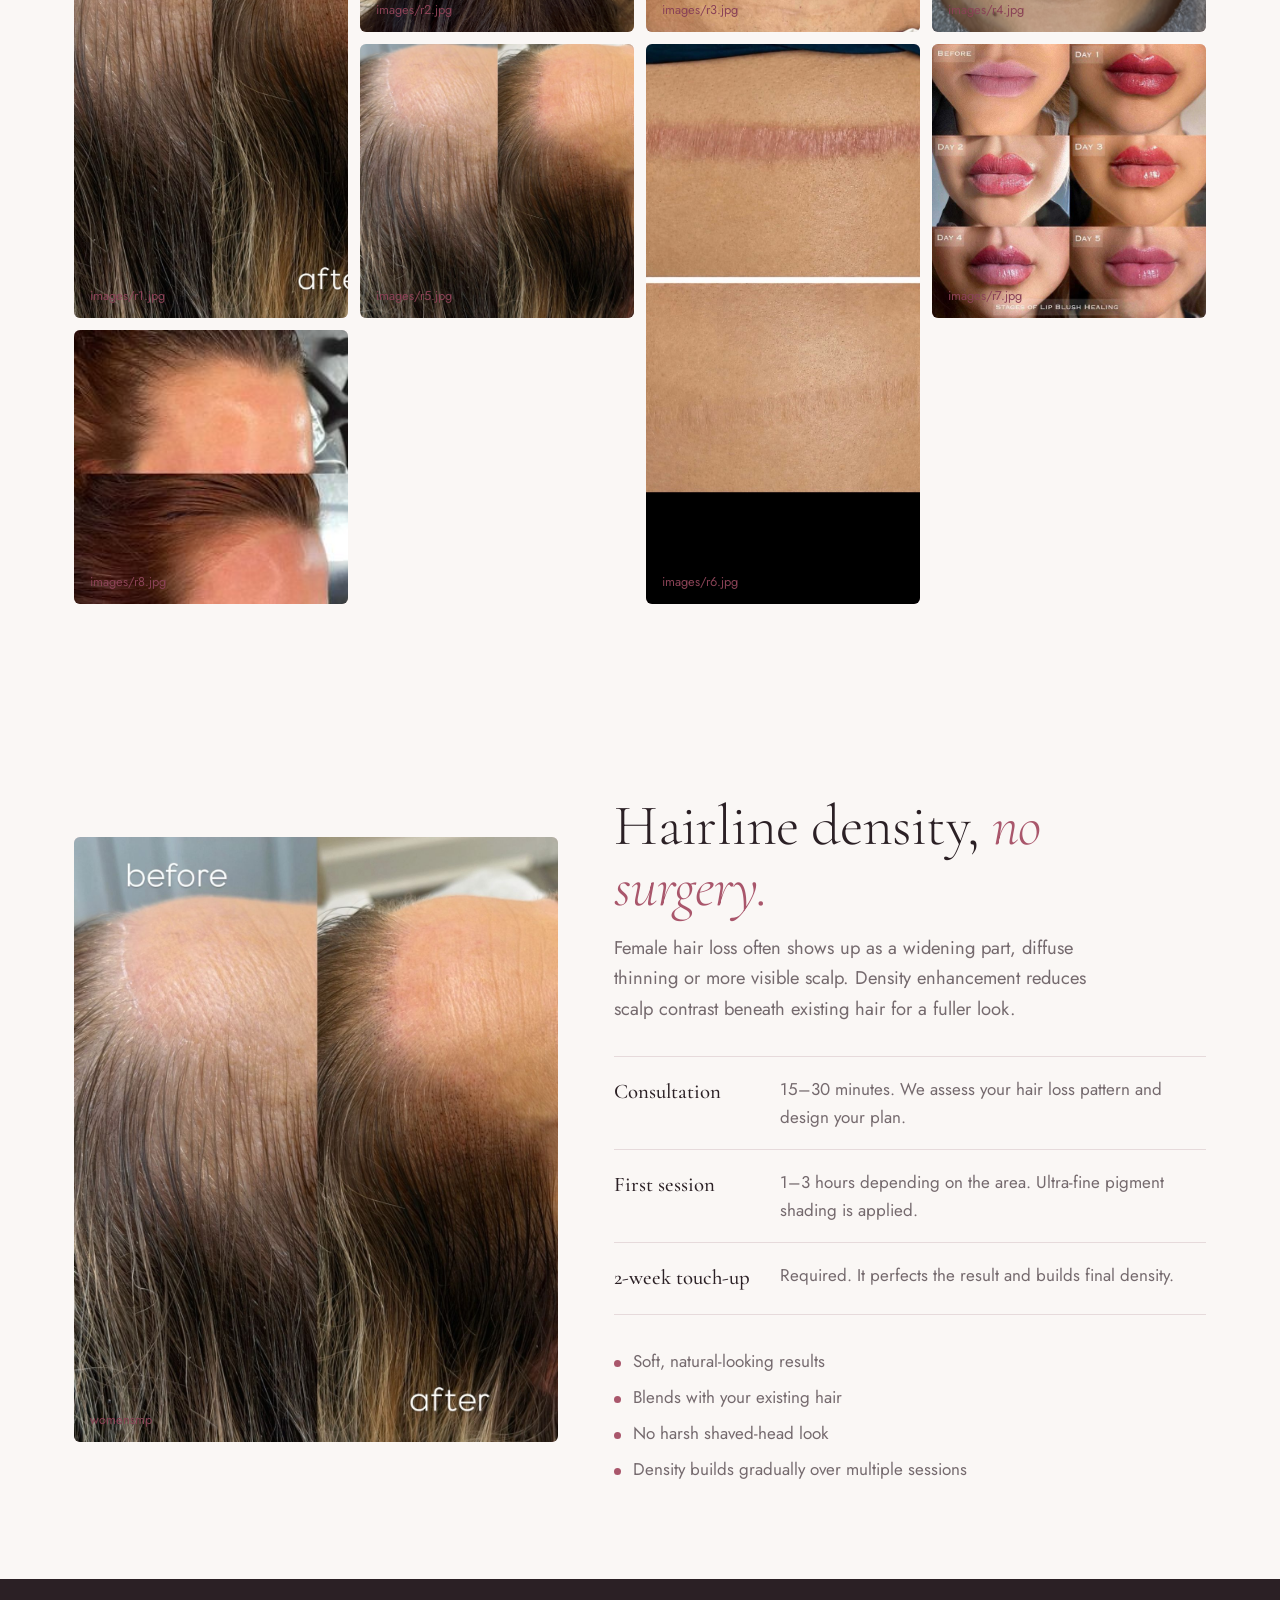
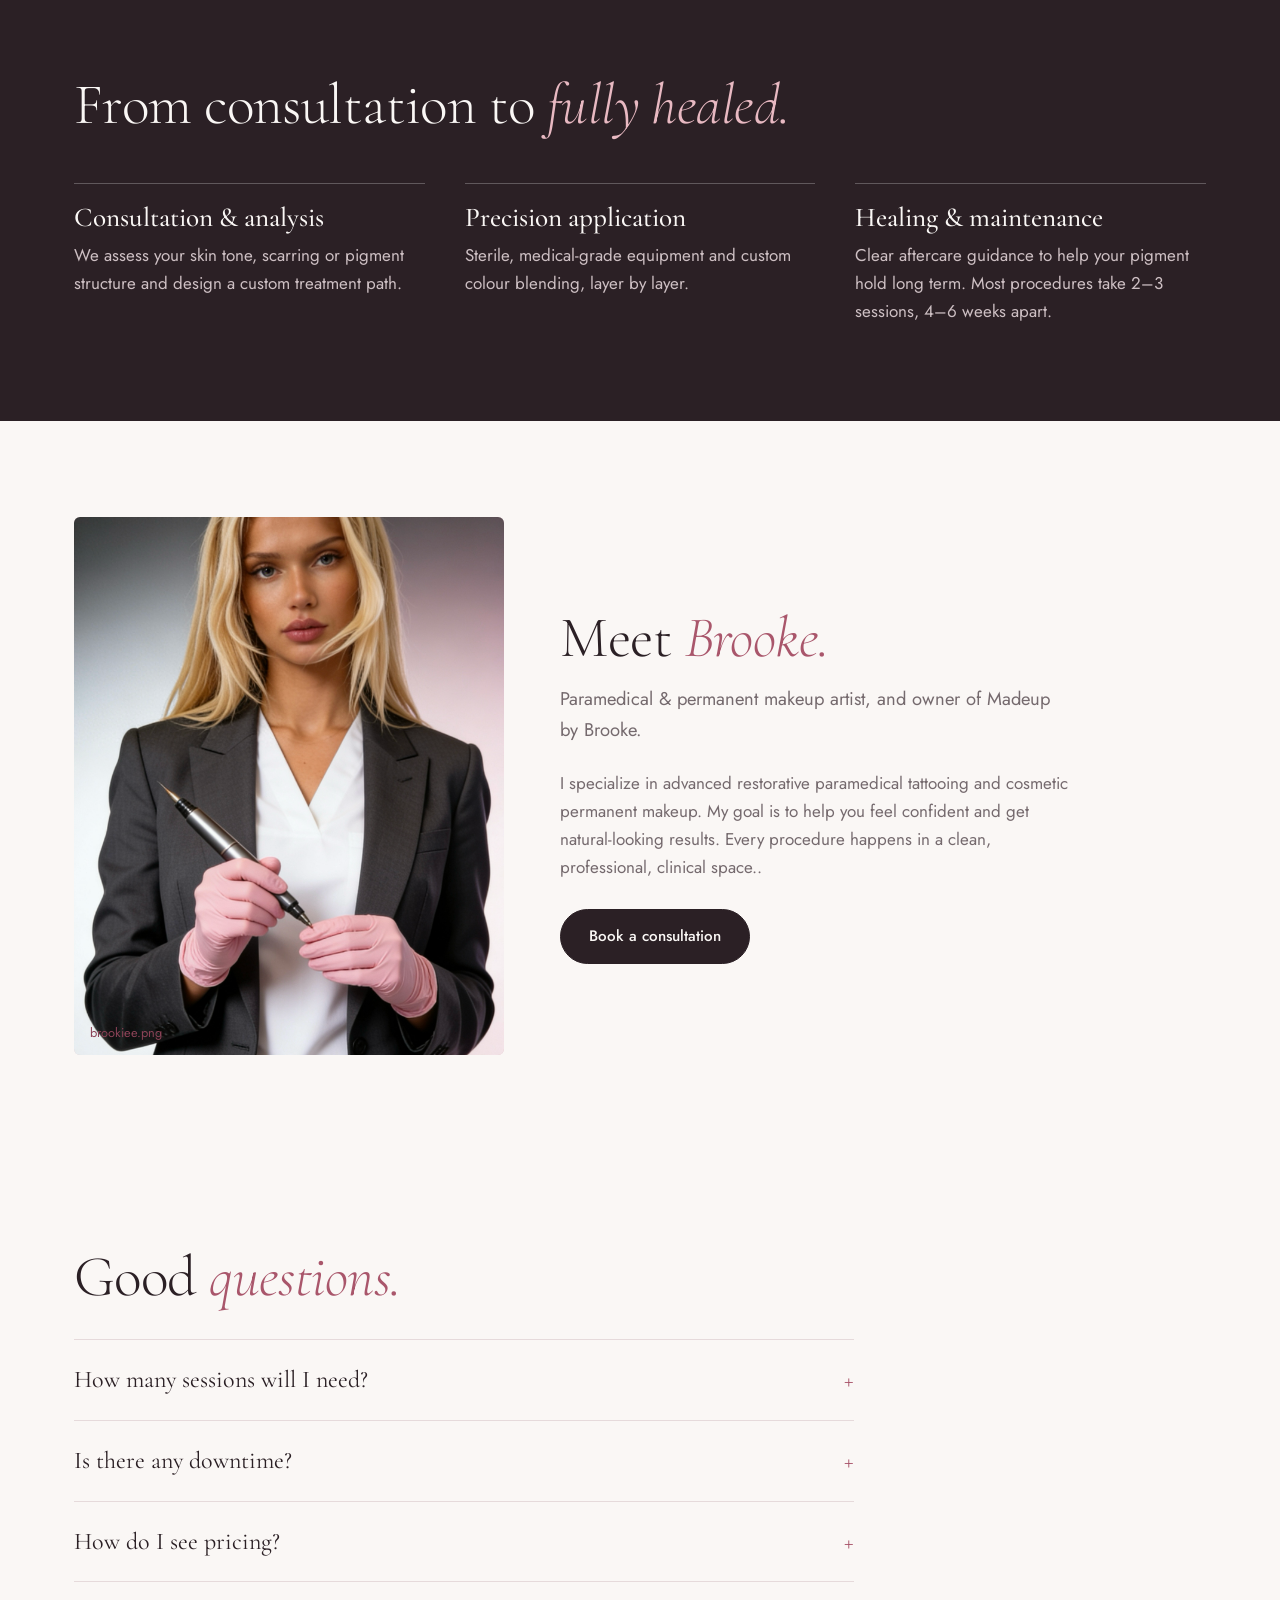
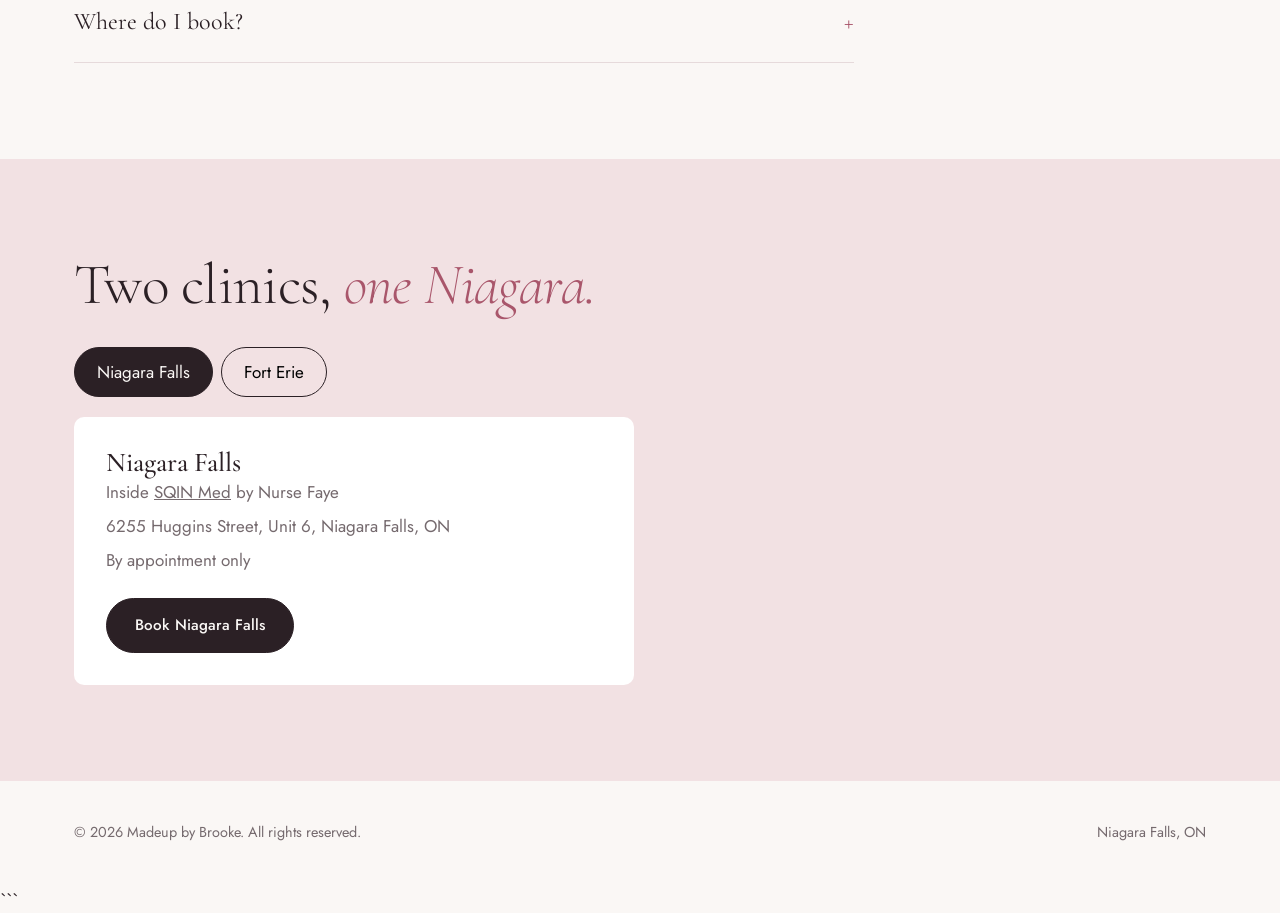
==== commit 57739bc3: "Remove markdown code block from index.html" ====
--- a/index.html
+++ b/index.html
@@ -1,4 +1,3 @@
-```html
 <!DOCTYPE html>
 <html lang="en-CA">
 <head>
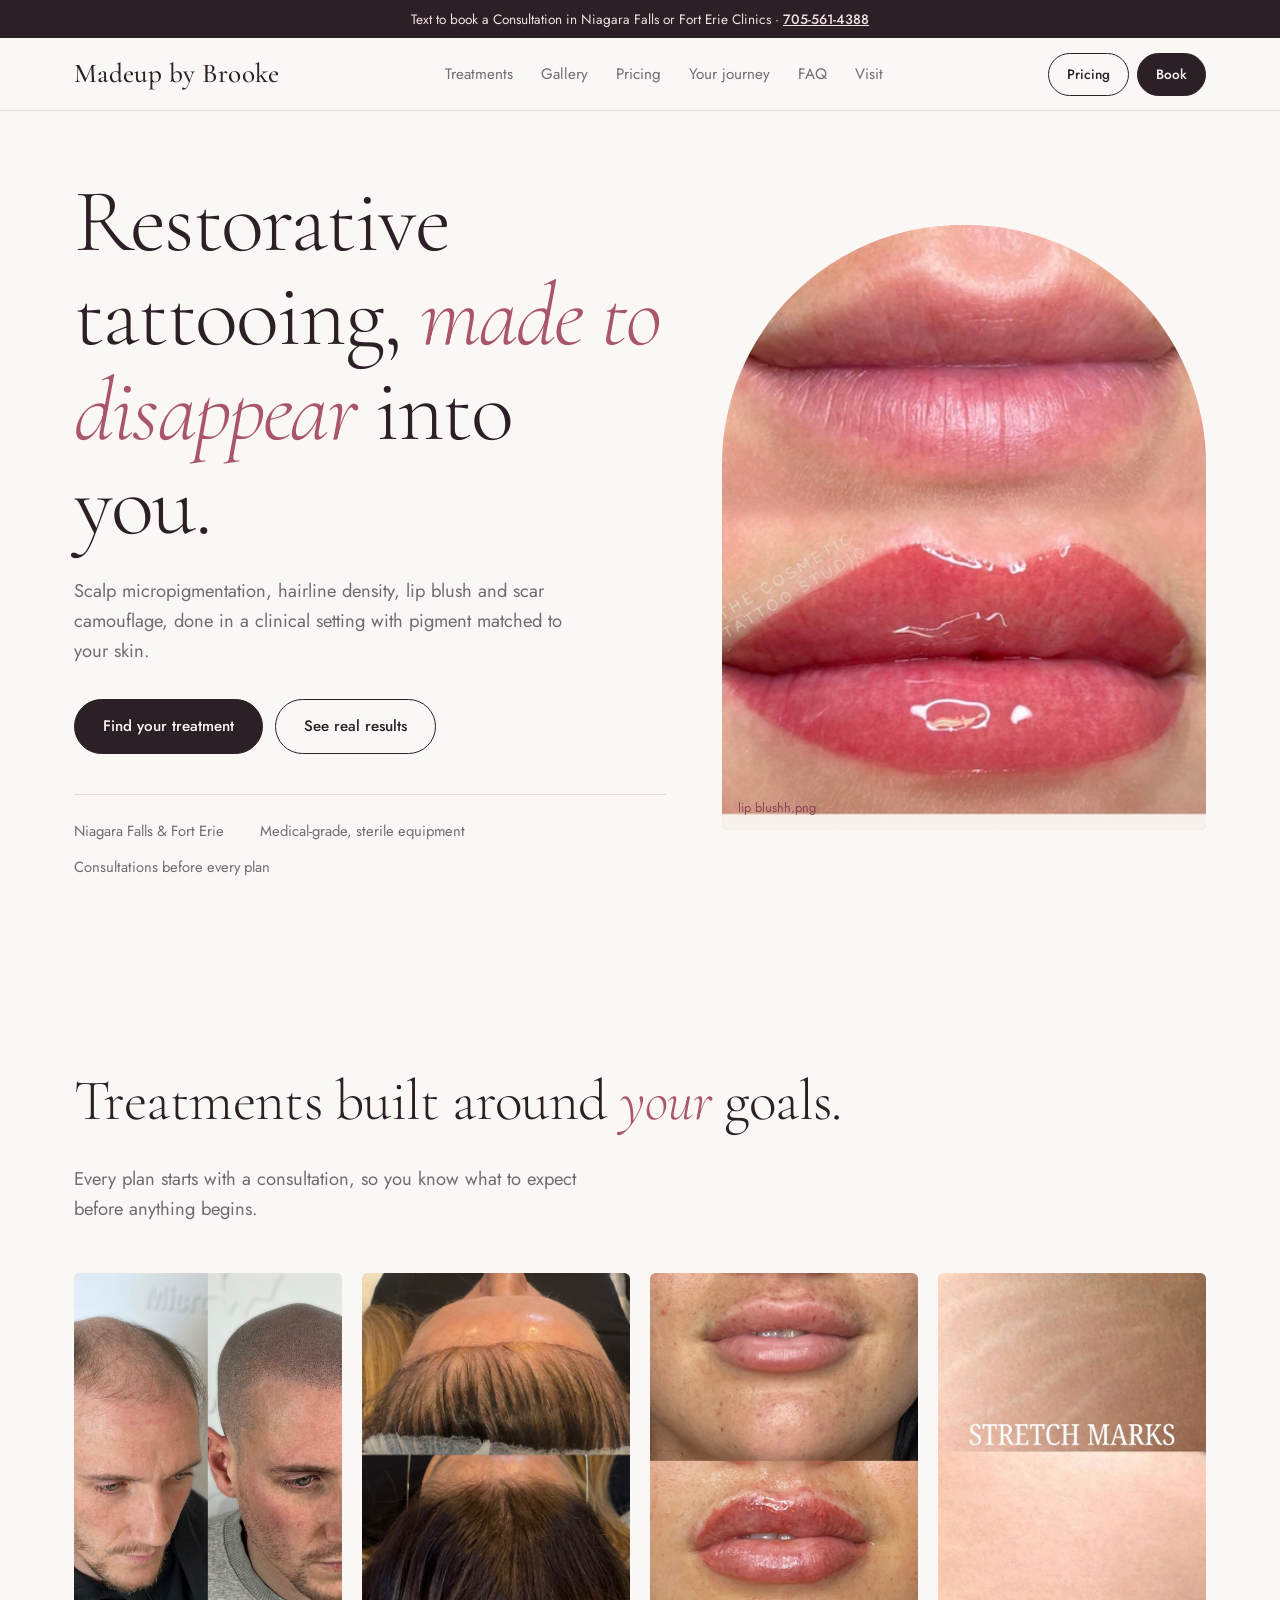
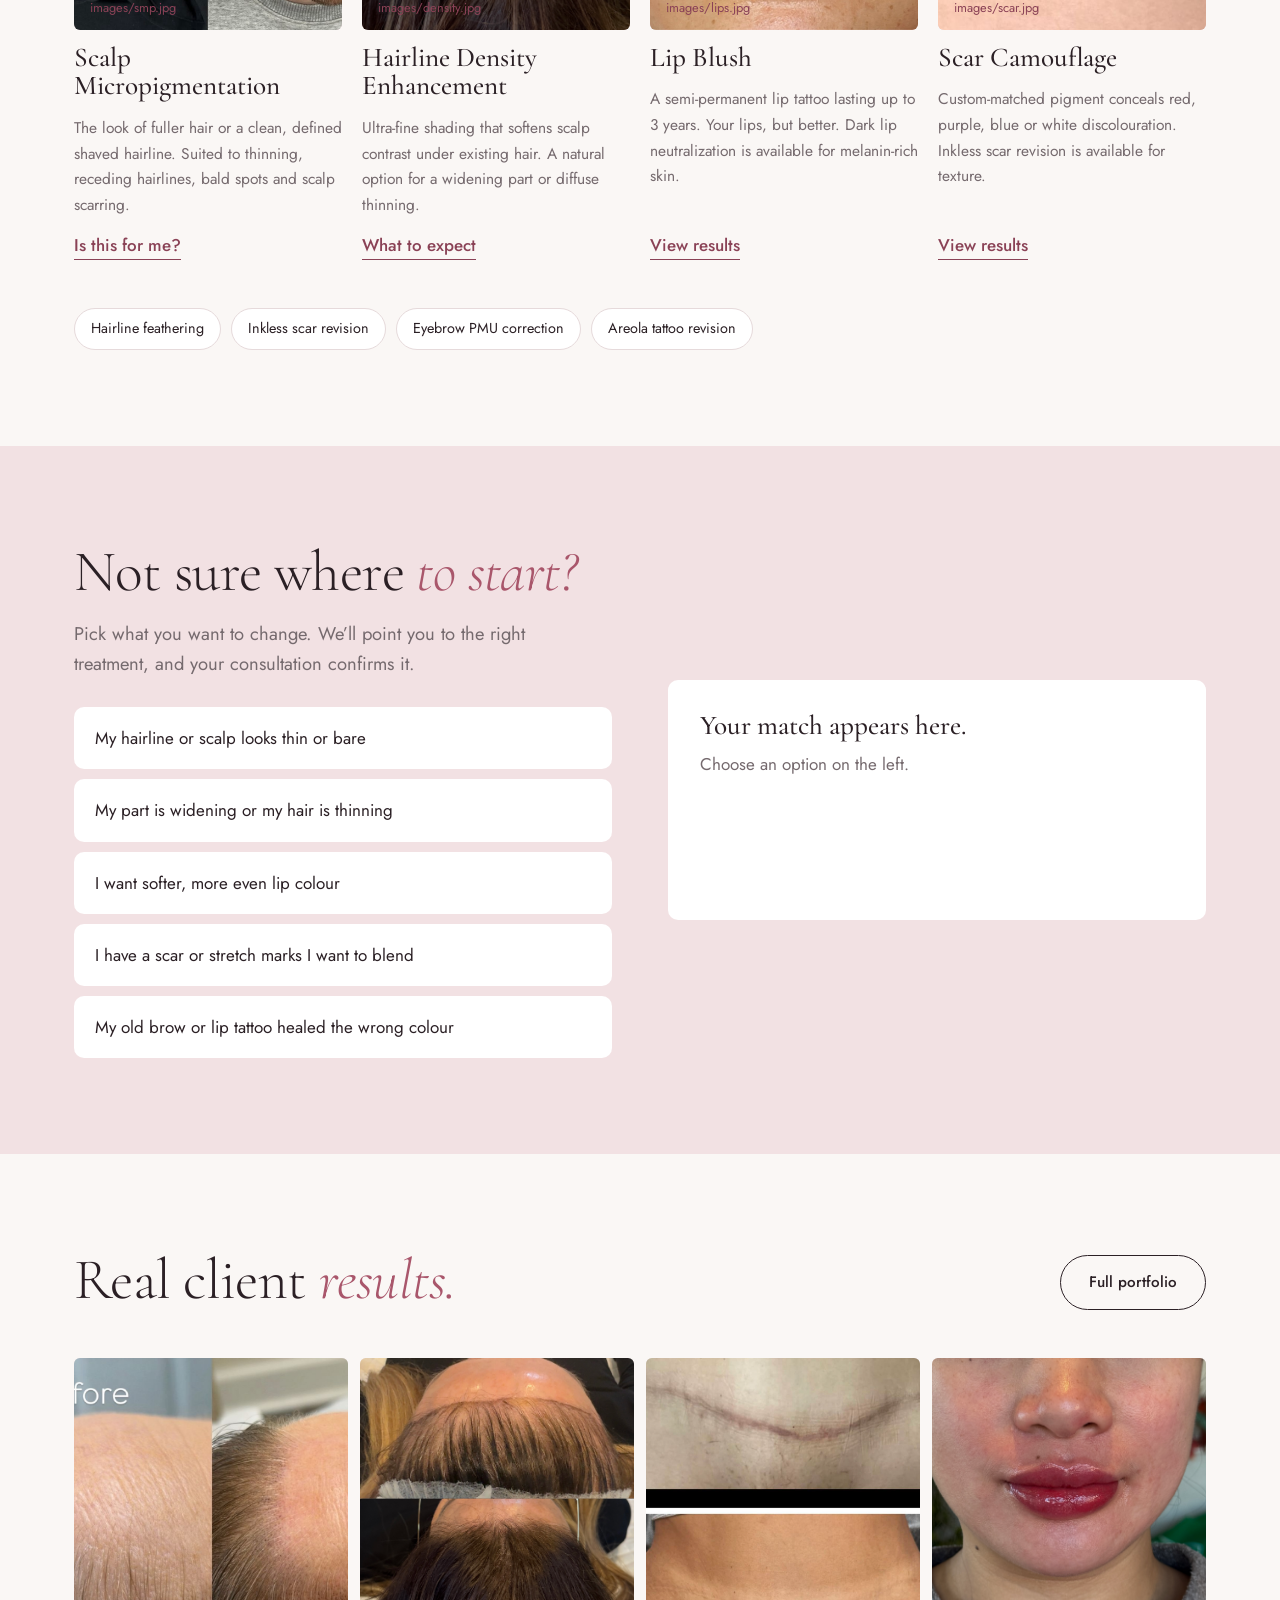
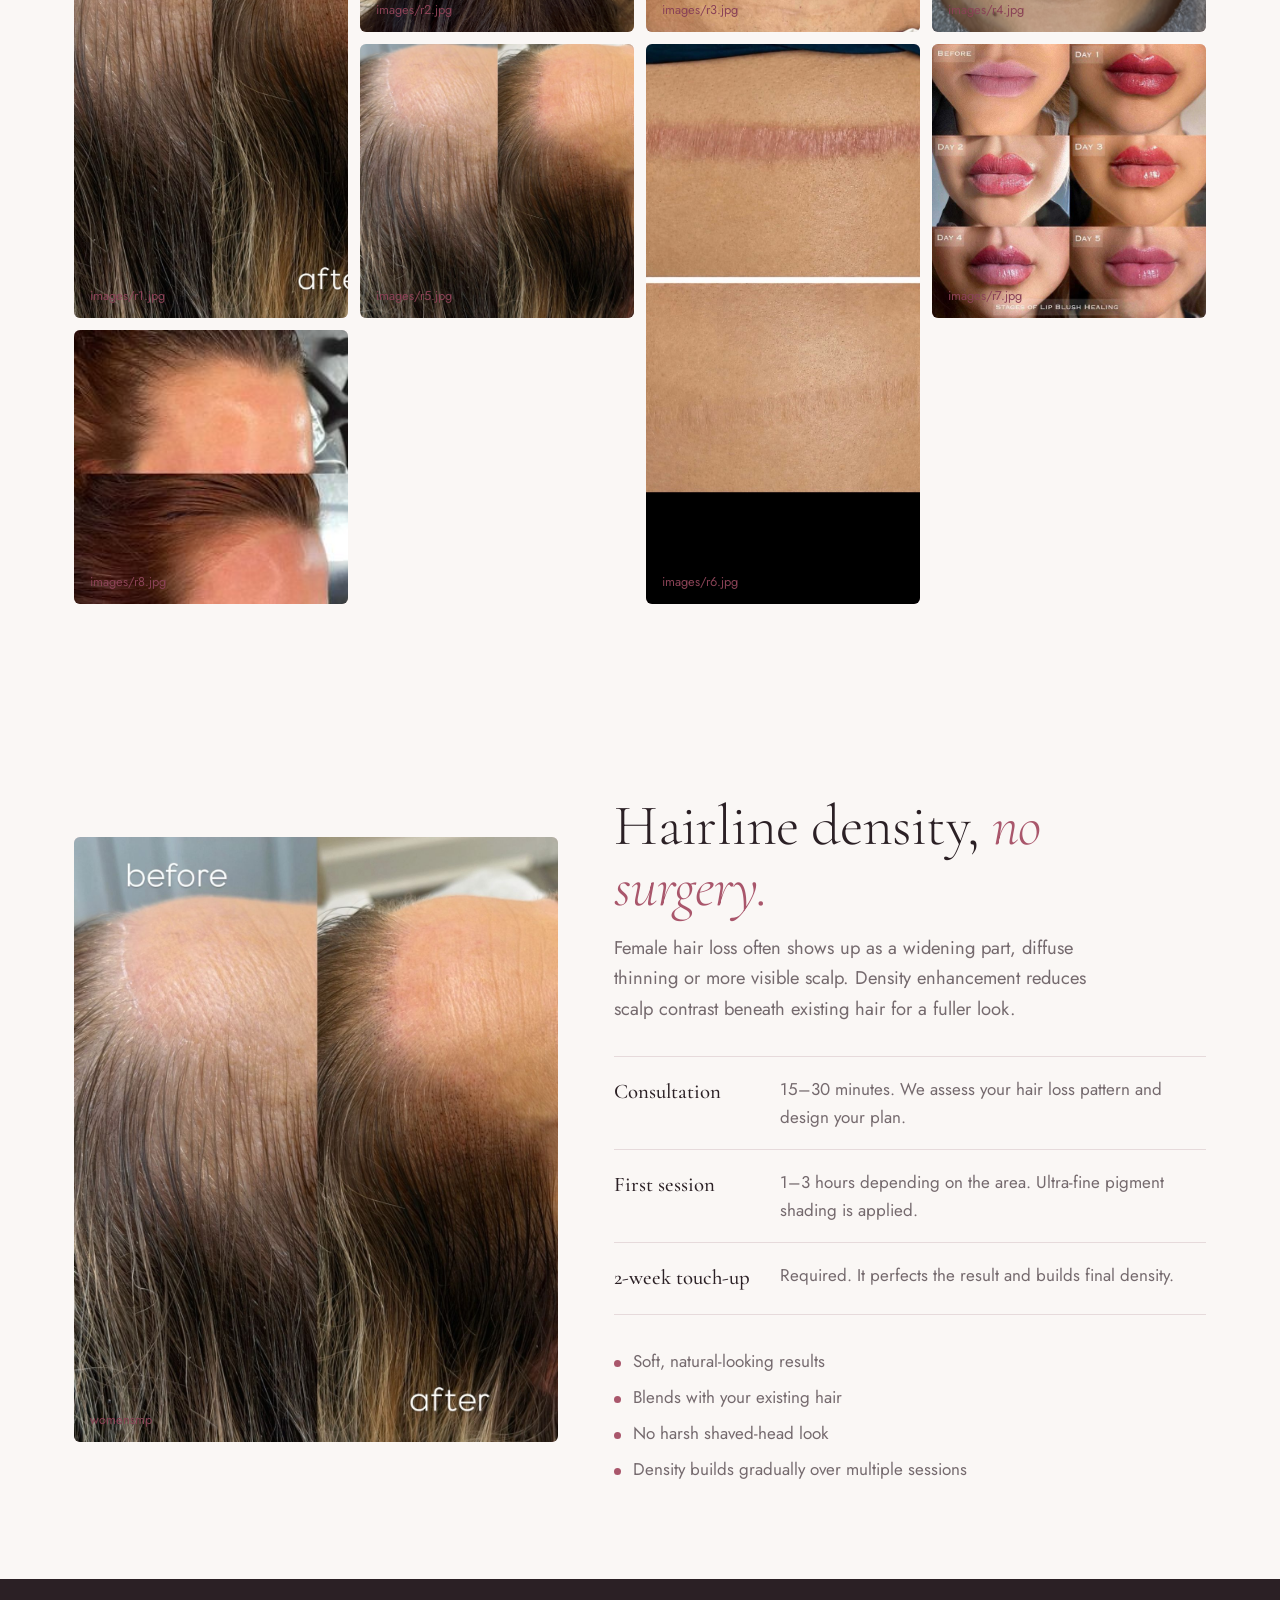
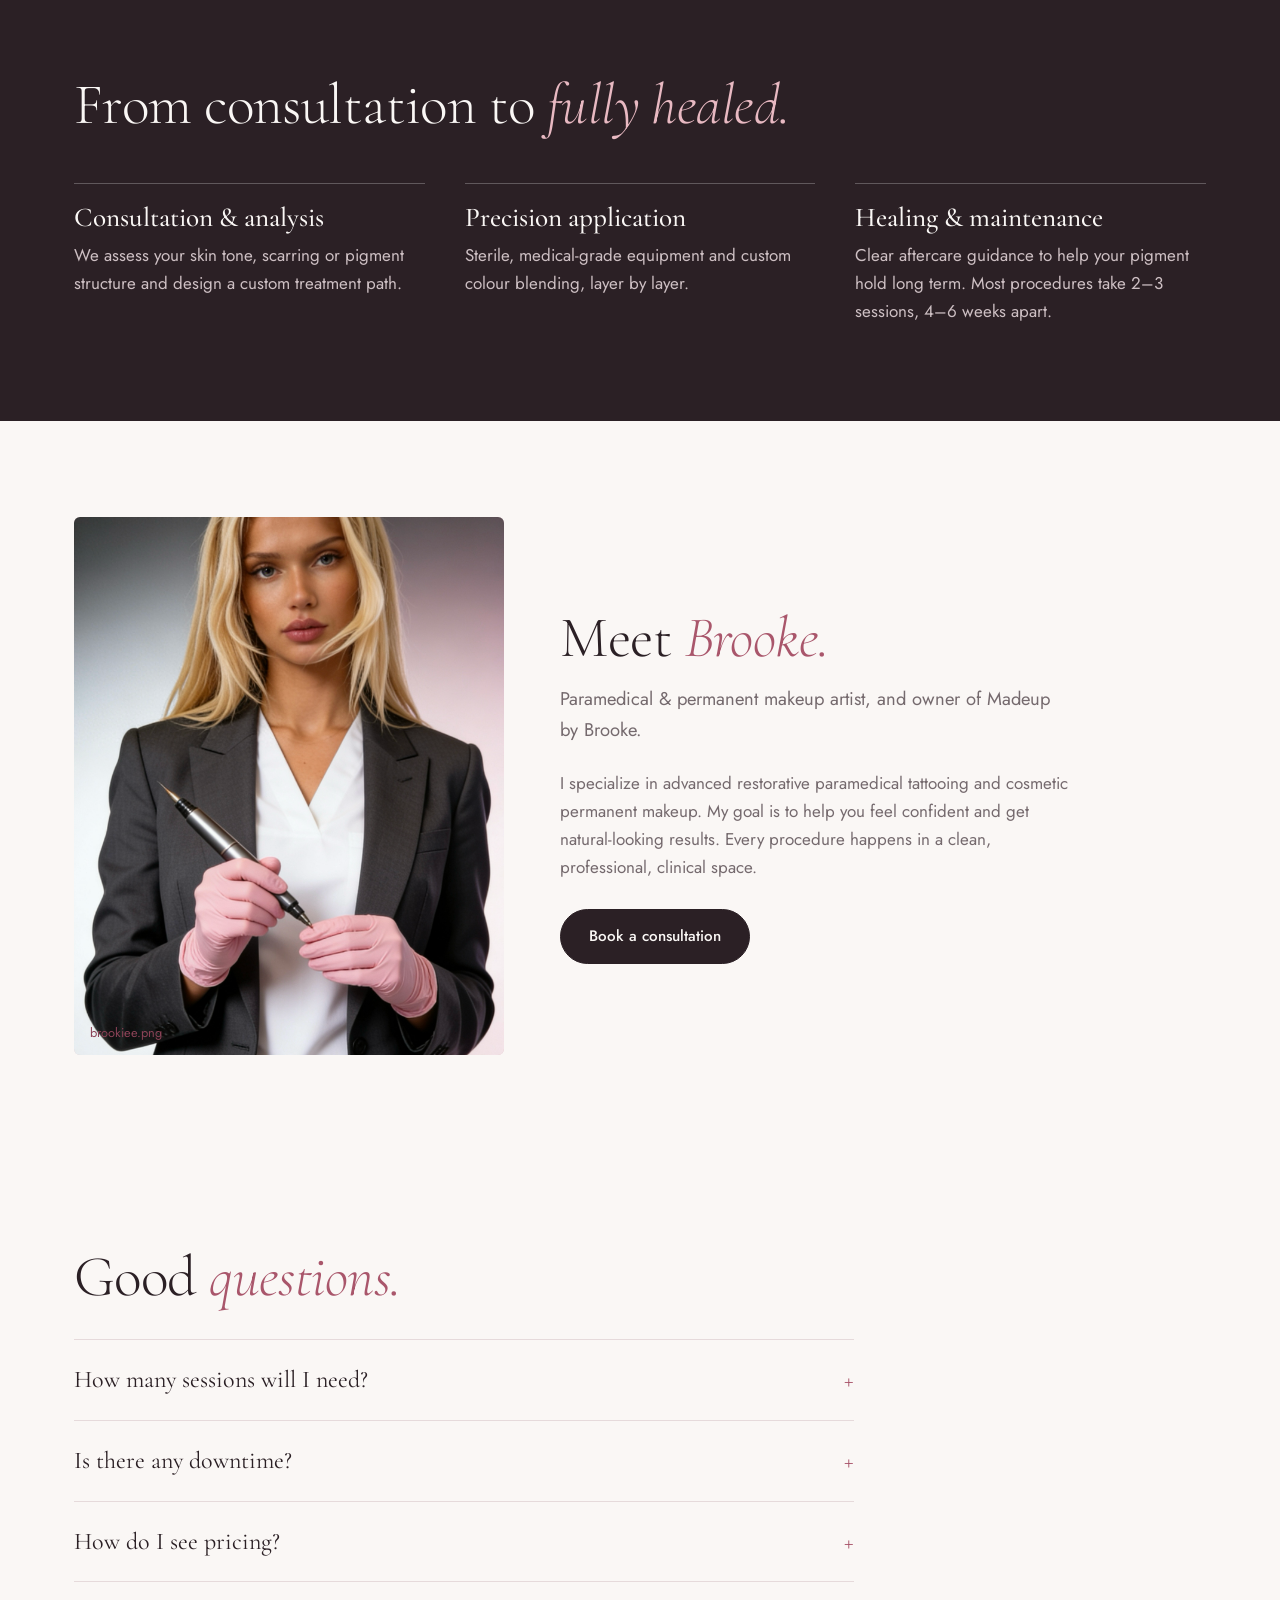
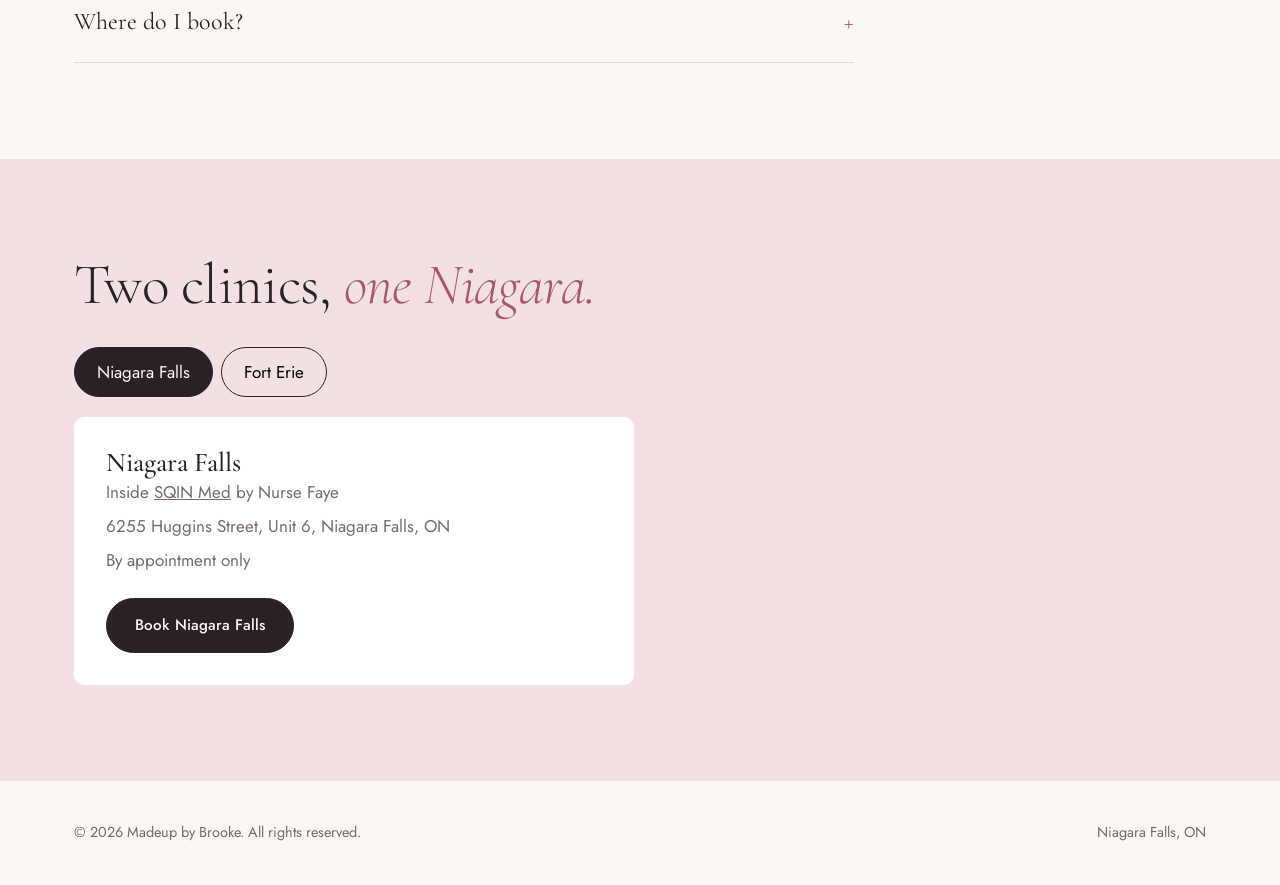
==== commit 0ef6dbd0: "Update index.html" ====
--- a/index.html
+++ b/index.html
@@ -4,7 +4,7 @@
 <meta charset="utf-8">
 <meta name="viewport" content="width=device-width, initial-scale=1">
 <title>Madeup by Brooke — Permanent Makeup & Restorative Paramedical Tattooing</title>
-<meta name="description" content="Scalp micropigmentation, hairline density, lip blush and scar camouflage in Niagara Falls and Fort Erie, Ontario. By appointment, text 705-561-4388 t0 book">
+<meta name="description" content="Scalp micropigmentation, hairline density, lip blush and scar camouflage in Niagara Falls and Fort Erie, Ontario. By appointment, text 705-561-4388 to book">
 <link rel="preconnect" href="https://fonts.googleapis.com">
 <link rel="preconnect" href="https://fonts.gstatic.com" crossorigin>
 <link href="https://fonts.googleapis.com/css2?family=Cormorant+Garamond:ital,wght@0,300;0,500;1,300;1,500&family=Jost:wght@300;400;500&display=swap" rel="stylesheet">
@@ -36,14 +36,28 @@
 
 /* announcement + nav */
 .bar{background:var(--ink);color:var(--blush);text-align:center;font-size:.85rem;padding:8px 16px}
+.bar a{color:inherit;font-weight:500}
 header{position:sticky;top:0;z-index:20;background:rgba(250,247,245,.92);backdrop-filter:blur(10px);border-bottom:1px solid var(--line)}
 .nav{display:flex;align-items:center;justify-content:space-between;height:72px;gap:16px}
 .logo{font-family:var(--serif);font-size:1.7rem;font-weight:500;text-decoration:none;letter-spacing:.01em}
 .links{display:flex;gap:28px;font-size:.95rem}
 .links a{text-decoration:none;color:var(--mute)}
 .links a:hover{color:var(--ink)}
-.navbtns{display:flex;gap:8px}
-@media(max-width:960px){.links{display:none}}
+.navbtns{display:flex;align-items:center;gap:8px}
+
+/* hamburger */
+.burger{display:none;width:44px;height:44px;border:1px solid var(--line);border-radius:50%;background:var(--white);cursor:pointer;flex-direction:column;align-items:center;justify-content:center;gap:5px;padding:0}
+.burger span{display:block;width:18px;height:2px;background:var(--ink);border-radius:2px;transition:transform .25s,opacity .2s}
+.burger[aria-expanded=true] span:nth-child(1){transform:translateY(7px) rotate(45deg)}
+.burger[aria-expanded=true] span:nth-child(2){opacity:0}
+.burger[aria-expanded=true] span:nth-child(3){transform:translateY(-7px) rotate(-45deg)}
+@media(max-width:960px){
+  .burger{display:flex}
+  .links{display:none;position:absolute;top:100%;left:0;right:0;flex-direction:column;gap:0;background:var(--bone);border-bottom:1px solid var(--line);padding:4px 24px 20px;box-shadow:0 12px 24px rgba(43,32,37,.08)}
+  .links.open{display:flex}
+  .links a{padding:16px 0;border-bottom:1px solid var(--line);font-size:1.1rem;color:var(--ink)}
+  .links a:last-child{border-bottom:0}
+}
 @media(max-width:560px){.navbtns .ghost{display:none}.logo{font-size:1.4rem}}
 
 /* media slots: drop a photo at the listed path and it covers the placeholder */
@@ -133,17 +147,33 @@
 footer .wrap{display:flex;justify-content:space-between;flex-wrap:wrap;gap:12px}
 @media(prefers-reduced-motion:reduce){*{transition:none!important;scroll-behavior:auto!important}}
 </style>
+
+<!-- Setmore Anywhere Book Now script (Niagara Falls booking button) -->
+<script id="https://permanentmakeupparamedicaltattooclinic.setmore.com/t" src="https://permanentmakeupparamedicaltattooclinic.setmore.com"></script>
 </head>
 <body>
-<div class="bar">Text to book a Consultation in Niagara Falls or Fort Erie Clinics &middot; 17055614388</div>
-<header><div class="wrap nav">
-  <a class="logo" href="#top">Madeup by Brooke</a>
-  <nav class="links" aria-label="Main">
-    <a href="#services">Treatments</a><a href="gallery.html">Gallery</a><a href="pricing.html">Pricing</a>
-    <a href="#journey">Your journey</a><a href="#faq">FAQ</a><a href="#visit">Visit</a>
-  </nav>
-  </style>    <!-- Setmore Anywhere Book Now script (Niagara Falls booking button) -->    <script id="https://permanentmakeupparamedicaltattooclinic.setmore.com/t" src="https://permanentmakeupparamedicaltattooclinic.setmore.com"></script></head><body>
-</div></header>
+<div class="bar">Text to book a Consultation in Niagara Falls or Fort Erie Clinics &middot; <a href="sms:+17055614388">705-561-4388</a></div>
+
+<header>
+  <div class="wrap nav">
+    <a class="logo" href="#top">Madeup by Brooke</a>
+    <nav class="links" id="menu" aria-label="Main">
+      <a href="#services">Treatments</a>
+      <a href="gallery.html">Gallery</a>
+      <a href="pricing.html">Pricing</a>
+      <a href="#journey">Your journey</a>
+      <a href="#faq">FAQ</a>
+      <a href="#visit">Visit</a>
+    </nav>
+    <div class="navbtns">
+      <a class="btn ghost sm" href="pricing.html">Pricing</a>
+      <a class="btn sm" href="#visit">Book</a>
+      <button class="burger" id="burger" aria-label="Open menu" aria-expanded="false" aria-controls="menu">
+        <span></span><span></span><span></span>
+      </button>
+    </div>
+  </div>
+</header>
 
 <main id="top">
 <section class="hero"><div class="wrap grid">
@@ -224,7 +254,7 @@
   <div>
     <h2>Meet <em>Brooke.</em></h2>
     <p class="lede" style="margin:16px 0 24px">Paramedical &amp; permanent makeup artist, and owner of Madeup by Brooke.</p>
-    <p style="color:var(--mute);max-width:52ch">I specialize in advanced restorative paramedical tattooing and cosmetic permanent makeup. My goal is to help you feel confident and get natural-looking results. Every procedure happens in a clean, professional, clinical space..</p>
+    <p style="color:var(--mute);max-width:52ch">I specialize in advanced restorative paramedical tattooing and cosmetic permanent makeup. My goal is to help you feel confident and get natural-looking results. Every procedure happens in a clean, professional, clinical space.</p>
     <p style="margin-top:28px"><a class="btn" href="#visit">Book a consultation</a></p>
   </div>
 </div></section>
@@ -250,7 +280,7 @@
     <a class="btn" data-book="nf" href="https://permanentmakeupparamedicaltattooclinic.setmore.com/">Book Niagara Falls</a>
   </div>
   <div class="panel" id="p-ff" role="tabpanel" aria-labelledby="t-ff" hidden>
-    <h3>Fort Erie</h3><p>Fort Erie, ON</p><p> 3700 Hershey Street Ridgeway, ONBy appointment only</p>
+    <h3>Fort Erie</h3><p>3700 Hershey Street, Ridgeway, ON</p><p>By appointment only</p>
     <a class="btn" data-book="ff" href="#visit">Book Fort Erie</a>
   </div>
 </div></section>
@@ -278,14 +308,25 @@
 document.querySelectorAll(".opt").forEach(b=>b.addEventListener("click",()=>{
   document.querySelectorAll(".opt").forEach(o=>o.setAttribute("aria-pressed",o===b));
   const m=MATCH[b.dataset.k];
-  res.innerHTML=`<h3>${m.t}</h3><p>${m.d}</p><div class="cta"><a class="btn" href="${BOOK.nf}" target="https://permanentmakeupparamedicaltattooclinic.setmore.com/" rel="https://permanentmakeupparamedicaltattooclinic.setmore.com/">Book Niagara Falls</a><a class="btn ghost" href="${BOOK.ff}" target="_blank" rel="noopener">Book Fort Erie</a></div>`;
+  res.innerHTML=`<h3>${m.t}</h3><p>${m.d}</p><div class="cta"><a class="btn" href="${BOOK.nf}" target="_blank" rel="noopener">Book Niagara Falls</a><a class="btn ghost" href="${BOOK.ff}" target="_blank" rel="noopener">Book Fort Erie</a></div>`;
 }));
 
 // Location tabs
 document.querySelectorAll(".tab").forEach(t=>t.addEventListener("click",()=>{
   document.querySelectorAll(".tab").forEach(x=>{const on=x===t;x.setAttribute("aria-selected",on);document.getElementById(x.getAttribute("aria-controls")).hidden=!on});
 }));
+
+// Mobile menu
+const burger=document.getElementById("burger"), menu=document.getElementById("menu");
+function setMenu(open){
+  menu.classList.toggle("open",open);
+  burger.setAttribute("aria-expanded",open);
+  burger.setAttribute("aria-label",open?"Close menu":"Open menu");
+}
+burger.addEventListener("click",()=>setMenu(!menu.classList.contains("open")));
+menu.querySelectorAll("a").forEach(a=>a.addEventListener("click",()=>setMenu(false)));
+document.addEventListener("keydown",e=>{if(e.key==="Escape")setMenu(false)});
+window.matchMedia("(min-width:961px)").addEventListener("change",()=>setMenu(false));
 </script>
 </body>
 </html>
-```
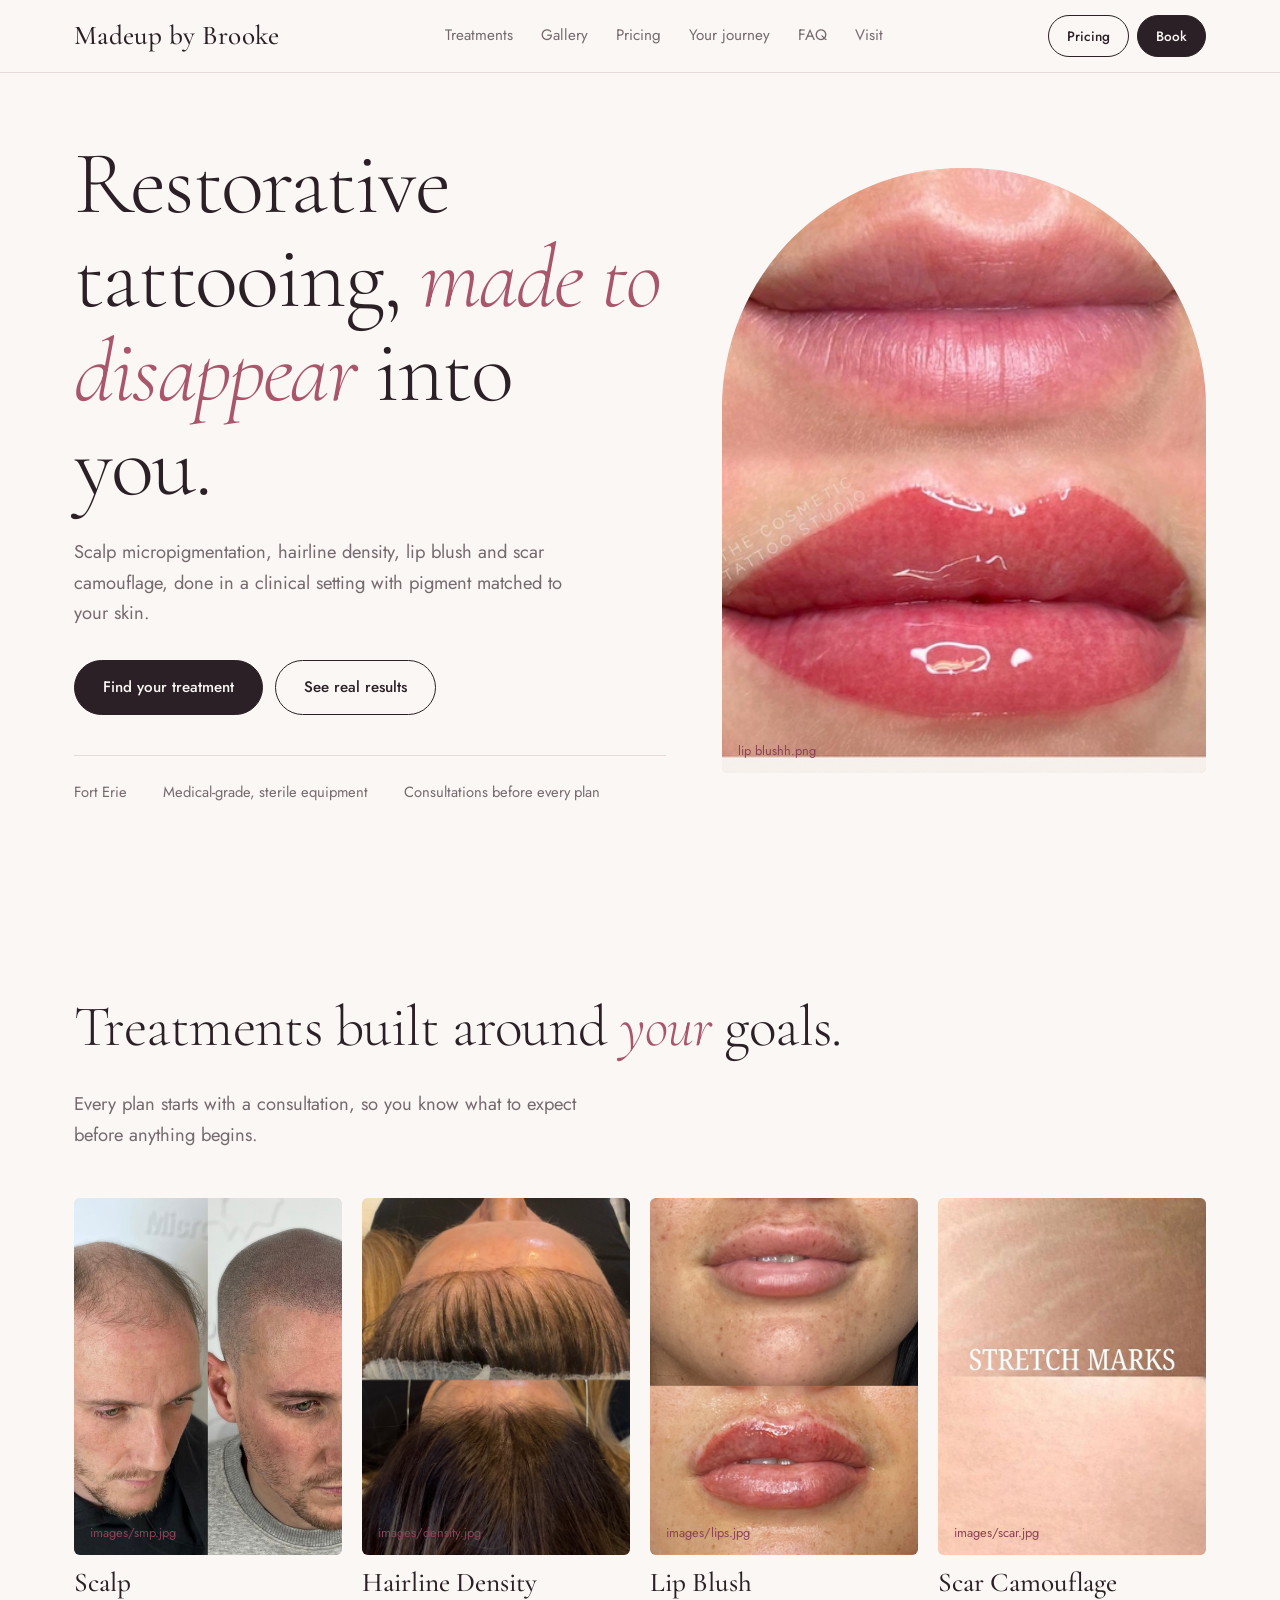
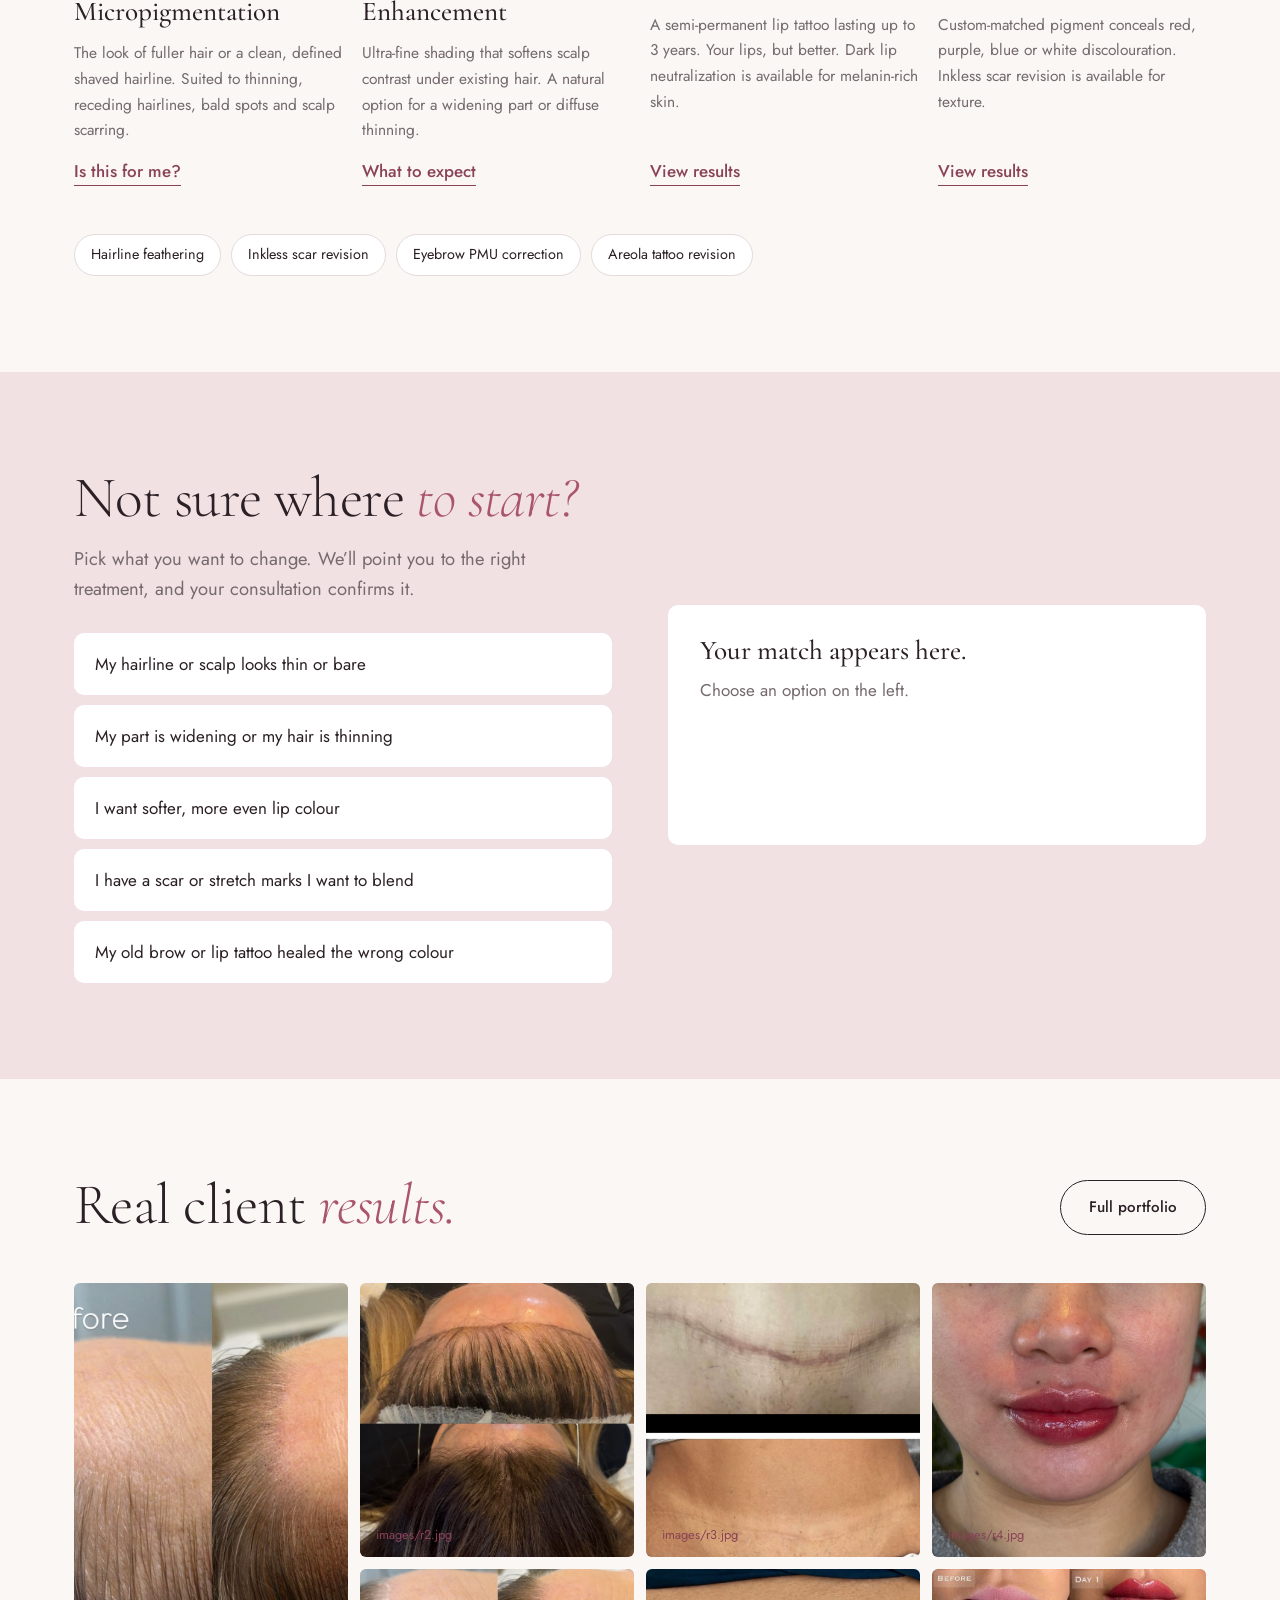
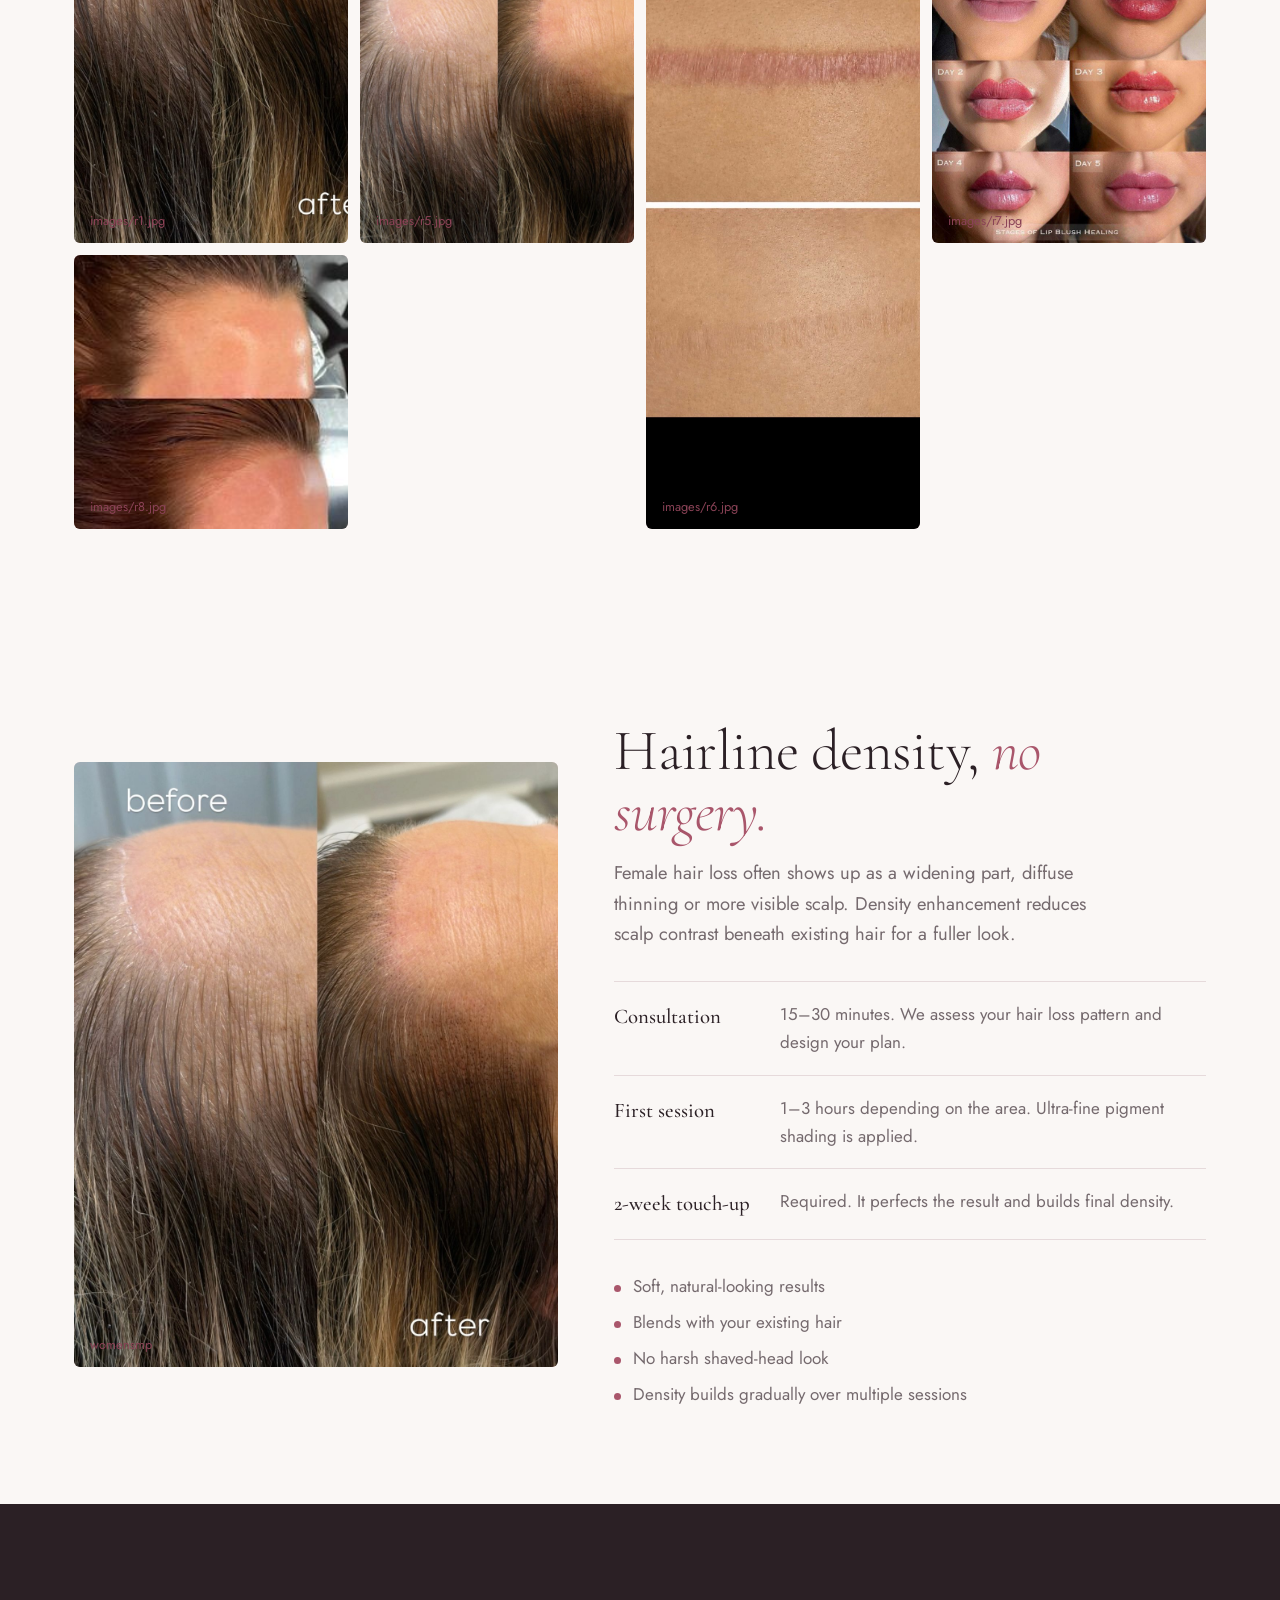
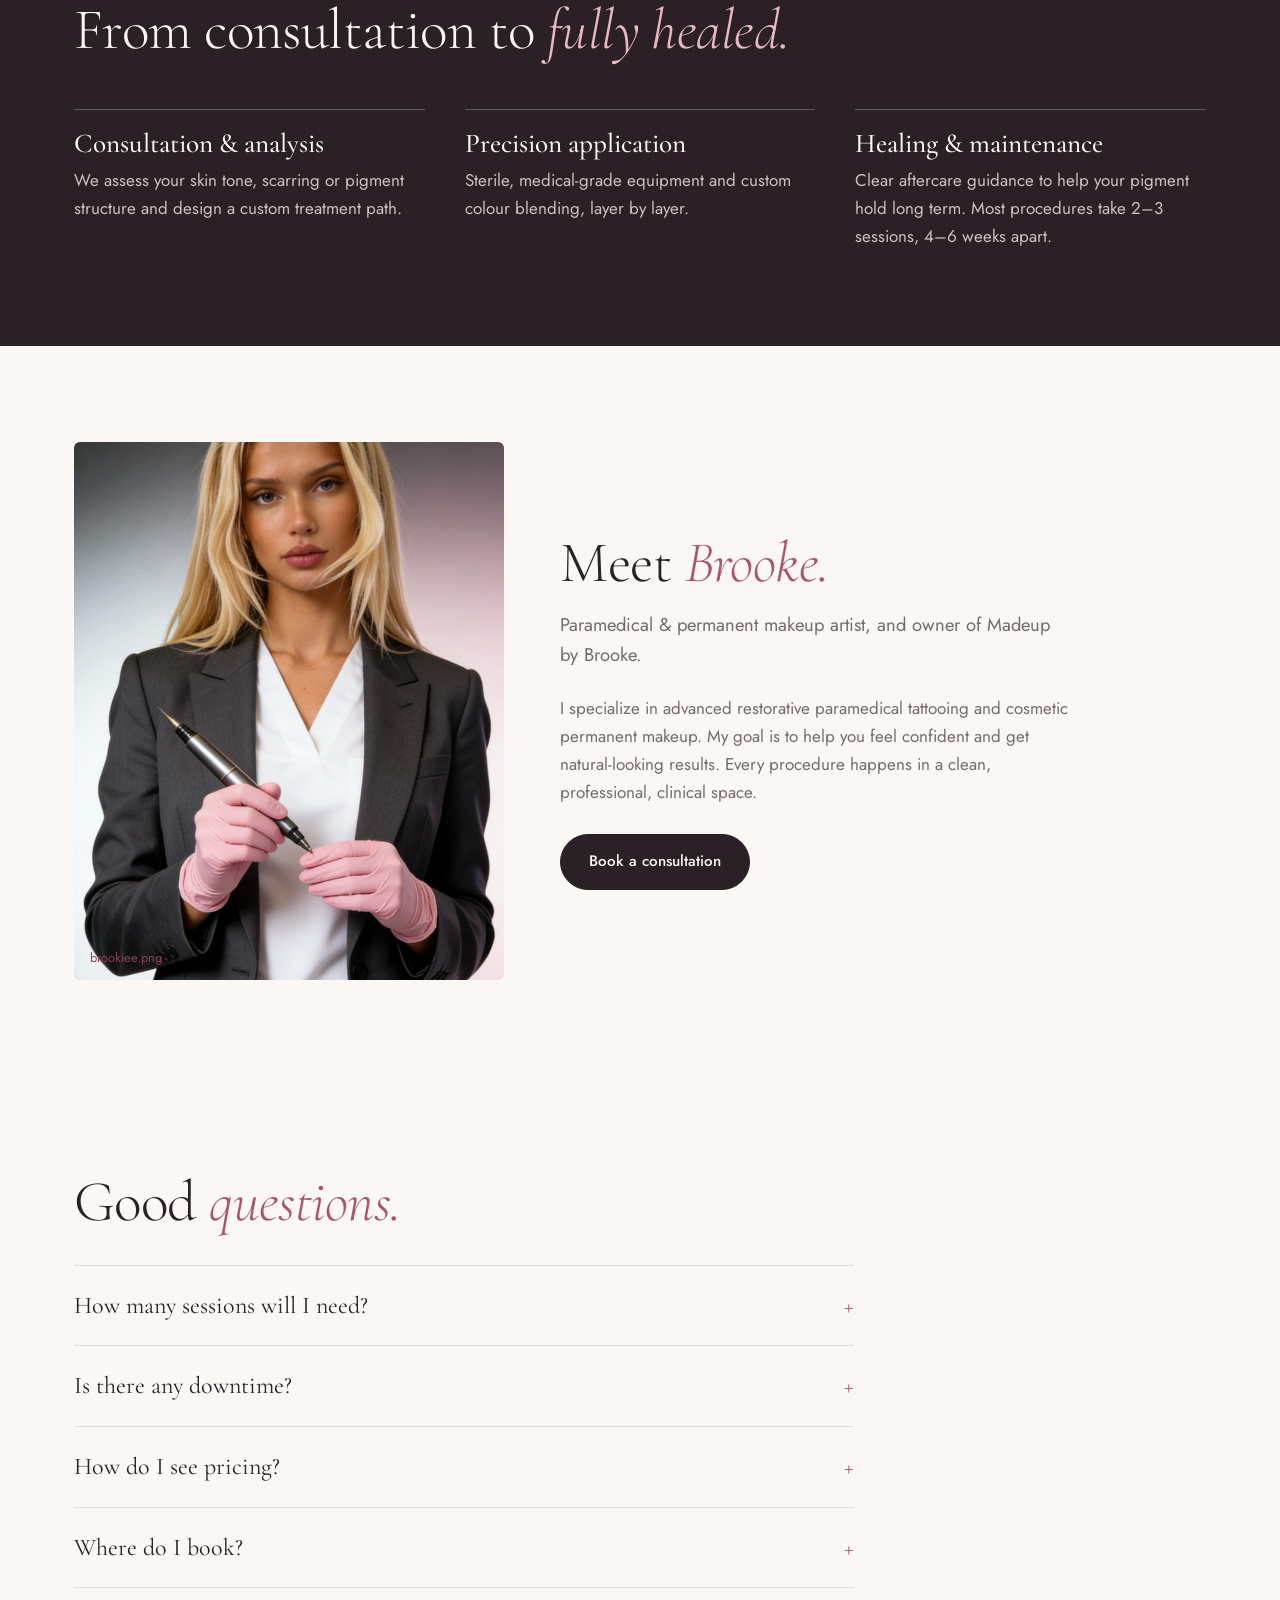
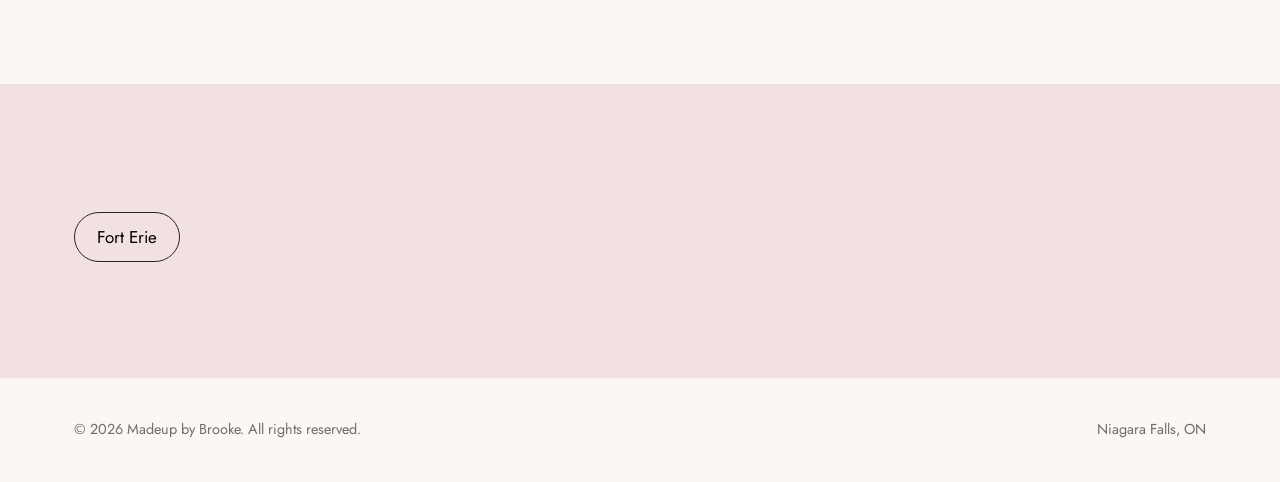
==== commit c04c20a2: "Revise clinic details and update location references Updated clinic description and removed Niagara " ====
--- a/index.html
+++ b/index.html
@@ -4,7 +4,7 @@
 <meta charset="utf-8">
 <meta name="viewport" content="width=device-width, initial-scale=1">
 <title>Madeup by Brooke — Permanent Makeup & Restorative Paramedical Tattooing</title>
-<meta name="description" content="Scalp micropigmentation, hairline density, lip blush and scar camouflage in Niagara Falls and Fort Erie, Ontario. By appointment, text 705-561-4388 to book">
+<meta name="description" content="Scalp micropigmentation, hairline density, lip blush and scar camouflage in Fort Erie, Ontario. By appointment, text 705-561-4388 to book">
 <link rel="preconnect" href="https://fonts.googleapis.com">
 <link rel="preconnect" href="https://fonts.gstatic.com" crossorigin>
 <link href="https://fonts.googleapis.com/css2?family=Cormorant+Garamond:ital,wght@0,300;0,500;1,300;1,500&family=Jost:wght@300;400;500&display=swap" rel="stylesheet">
@@ -148,11 +148,6 @@
 @media(prefers-reduced-motion:reduce){*{transition:none!important;scroll-behavior:auto!important}}
 </style>
 
-<!-- Setmore Anywhere Book Now script (Niagara Falls booking button) -->
-<script id="https://permanentmakeupparamedicaltattooclinic.setmore.com/t" src="https://permanentmakeupparamedicaltattooclinic.setmore.com"></script>
-</head>
-<body>
-<div class="bar">Text to book a Consultation in Niagara Falls or Fort Erie Clinics &middot; <a href="sms:+17055614388">705-561-4388</a></div>
 
 <header>
   <div class="wrap nav">
@@ -181,7 +176,7 @@
     <h1>Restorative tattooing, <em>made to disappear</em> into you.</h1>
     <p class="lede">Scalp micropigmentation, hairline density, lip blush and scar camouflage, done in a clinical setting with pigment matched to your skin.</p>
     <div class="cta"><a class="btn" href="#finder">Find your treatment</a><a class="btn ghost" href="gallery.html">See real results</a></div>
-    <div class="facts"><span>Niagara Falls &amp; Fort Erie</span><span>Medical-grade, sterile equipment</span><span>Consultations before every plan</span></div>
+    <div class="facts"><span>Fort Erie</span><span>Medical-grade, sterile equipment</span><span>Consultations before every plan</span></div>
   </div>
   <div class="media"><img src="lip blushh.png" alt="Brooke, permanent makeup and paramedical tattoo artist" onerror="this.remove()"><span>lip blushh.png</span></div>
 </div></section>
@@ -270,14 +265,8 @@
 </div></section>
 
 <section class="visit" id="visit"><div class="wrap">
-  <h2>Two clinics, <em>one Niagara.</em></h2>
   <div class="tabs" role="tablist">
-    <button class="tab" role="tab" id="t-nf" aria-selected="true" aria-controls="p-nf">Niagara Falls</button>
     <button class="tab" role="tab" id="t-ff" aria-selected="false" aria-controls="p-ff">Fort Erie</button>
-  </div>
-  <div class="panel" id="p-nf" role="tabpanel" aria-labelledby="t-nf">
-    <h3>Niagara Falls</h3><p>Inside <a href="https://permanentmakeupparamedicaltattooclinic.setmore.com/" target="_blank" rel="noopener">SQIN Med</a> by Nurse Faye</p><p>6255 Huggins Street, Unit 6, Niagara Falls, ON</p><p>By appointment only</p>
-    <a class="btn" data-book="nf" href="https://permanentmakeupparamedicaltattooclinic.setmore.com/">Book Niagara Falls</a>
   </div>
   <div class="panel" id="p-ff" role="tabpanel" aria-labelledby="t-ff" hidden>
     <h3>Fort Erie</h3><p>3700 Hershey Street, Ridgeway, ON</p><p>By appointment only</p>
@@ -291,7 +280,6 @@
 <script>
 // Booking links: replace the Niagara Falls URL with your Setmore link.
 const BOOK = {
-  nf: "https://permanentmakeupparamedicaltattooclinic.setmore.com/",
   ff: "https://app.squareup.com/appointments/buyer/widget/ycoqohriackgbk/L7JKP1118RJ9C"
 };
 document.querySelectorAll("[data-book]").forEach(a=>{a.href=BOOK[a.dataset.book];a.target="_blank";a.rel="noopener"});
